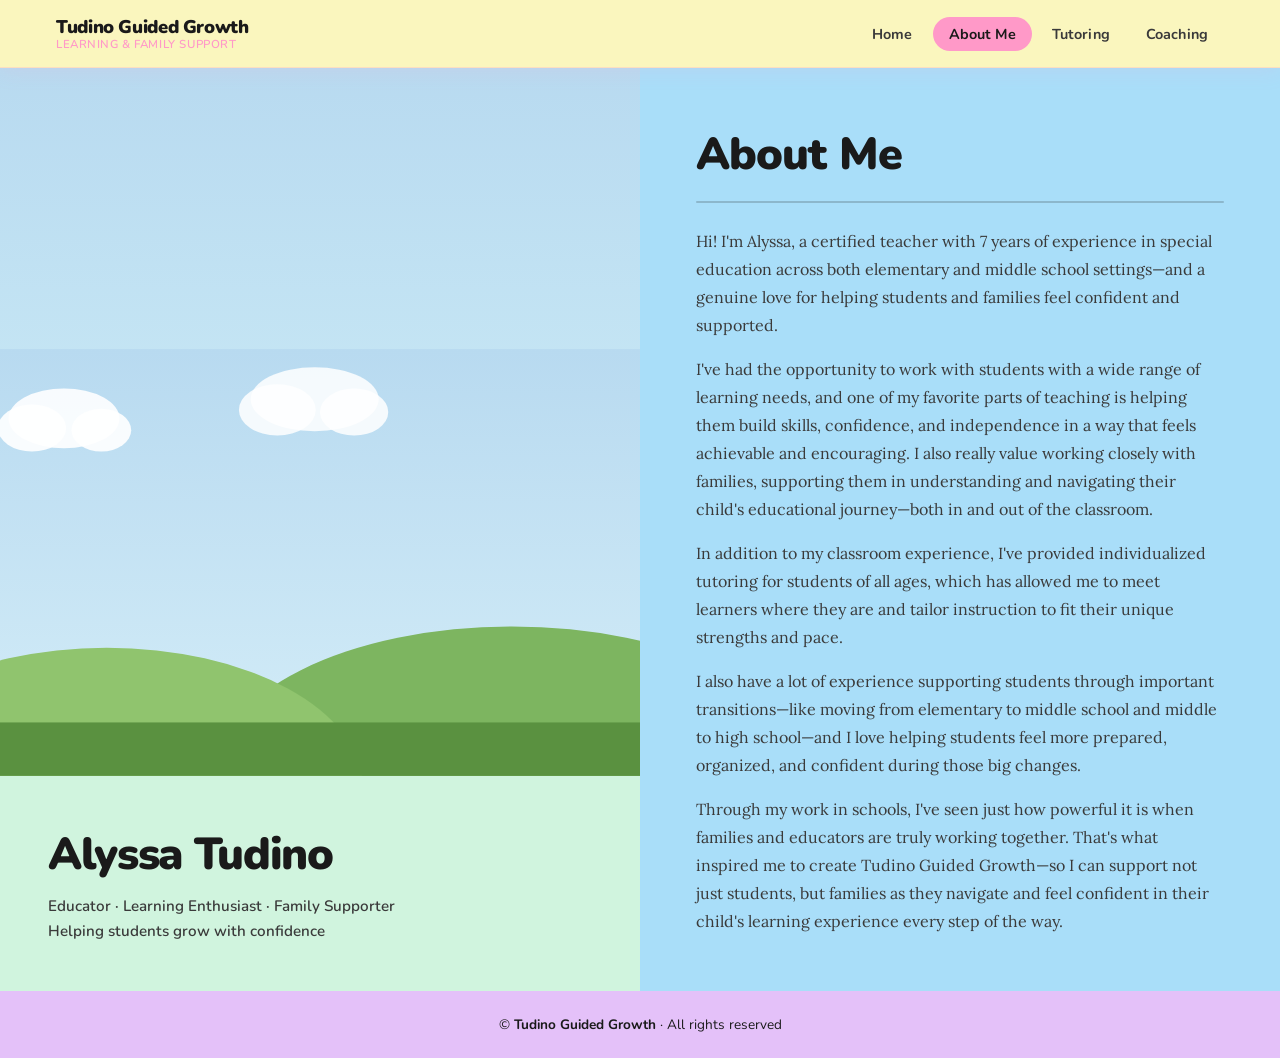
==== about.html @ 033088e3 "initial commit" ====
<!DOCTYPE html>
<html lang="en">
<head>
  <meta charset="UTF-8" />
  <meta name="viewport" content="width=device-width, initial-scale=1.0" />
  <title>About Me — Tudino Guided Growth</title>
  <link rel="stylesheet" href="css/styles.css" />
  <style>
    .about-page {
      background: var(--sage);
      min-height: calc(100vh - var(--nav-height));
      display: flex;
      flex-direction: column;
    }

    .about-layout {
      display: grid;
      grid-template-columns: 1fr 1fr;
      min-height: calc(100vh - var(--nav-height) - 52px);
    }

    /* Left panel */
    .about-left {
      display: flex;
      flex-direction: column;
      position: relative;
      overflow: hidden;
    }

    .about-landscape {
      flex: 1;
      min-height: 240px;
      background: linear-gradient(180deg, #b8daf0 0%, #c8e8f5 55%, #a8c8e8 100%);
      position: relative;
      overflow: hidden;
    }

    .about-landscape svg {
      position: absolute;
      bottom: 0;
      left: 0;
      width: 100%;
      height: 100%;
    }

    .about-name-block {
      background: var(--sage);
      padding: clamp(2rem, 4vw, 3rem) clamp(1.5rem, 4vw, 3rem);
    }

    .about-name-block h1 {
      font-family: var(--font-display);
      font-weight: 900;
      font-size: clamp(2rem, 4vw, 2.8rem);
      letter-spacing: -0.03em;
      color: var(--text-dark);
      margin-bottom: 0.6rem;
    }

    .about-name-block p {
      font-family: var(--font-display);
      font-weight: 600;
      font-size: clamp(0.85rem, 1.5vw, 0.95rem);
      color: var(--text-mid);
      line-height: 1.6;
    }

    /* Right panel */
    .about-right {
      background: var(--green-panel);
      padding: clamp(2rem, 5vw, 3.5rem) clamp(1.5rem, 5vw, 3.5rem);
      display: flex;
      flex-direction: column;
      justify-content: center;
    }

    .about-right h2 {
      font-family: var(--font-display);
      font-weight: 900;
      font-size: clamp(2rem, 4vw, 2.8rem);
      color: var(--text-dark);
      margin-bottom: 1rem;
      letter-spacing: -0.02em;
    }

    .about-divider {
      height: 2px;
      background: rgba(26,26,26,0.2);
      margin-bottom: 1.5rem;
      border-radius: 2px;
    }

    .about-body {
      font-family: var(--font-body);
      font-size: clamp(0.9rem, 1.4vw, 1rem);
      color: var(--text-mid);
      line-height: 1.75;
      display: flex;
      flex-direction: column;
      gap: 1rem;
    }

    /* Responsive */
    @media (max-width: 860px) {
      .about-layout {
        grid-template-columns: 1fr;
      }
      .about-landscape {
        min-height: 220px;
        max-height: 260px;
      }
      .about-name-block {
        padding: 1.5rem;
      }
      .about-right {
        padding: 2rem 1.5rem;
      }
    }
  </style>
</head>
<body>

  <!-- NAV -->
  <nav class="nav" role="navigation" aria-label="Main navigation">
    <a href="index.html" class="nav-logo">
      Tudino Guided Growth
      <span>Learning & Family Support</span>
    </a>
    <ul class="nav-links" role="list">
      <li><a href="index.html">Home</a></li>
      <li><a href="about.html" class="active">About Me</a></li>
      <li><a href="tutoring.html">Tutoring</a></li>
      <li><a href="coaching.html">Coaching</a></li>
    </ul>
    <button class="nav-toggle" id="navToggle" aria-label="Toggle menu" aria-expanded="false">
      <span></span><span></span><span></span>
    </button>
  </nav>

  <!-- Mobile drawer -->
  <div class="nav-drawer" id="navDrawer" role="navigation" aria-label="Mobile navigation">
    <a href="index.html">Home</a>
    <a href="about.html" class="active">About Me</a>
    <a href="tutoring.html">Tutoring</a>
    <a href="coaching.html">Coaching</a>
  </div>

  <!-- PAGE -->
  <div class="page about-page">
    <div class="about-layout">

      <!-- Left -->
      <div class="about-left fade-up">
        <!-- Landscape illustration -->
        <div class="about-landscape">
          <svg viewBox="0 0 600 400" xmlns="http://www.w3.org/2000/svg" preserveAspectRatio="xMidYMax meet" aria-label="Landscape illustration">
            <defs>
              <linearGradient id="sky2" x1="0" y1="0" x2="0" y2="1">
                <stop offset="0%" stop-color="#b8daf0"/>
                <stop offset="100%" stop-color="#d4edf8"/>
              </linearGradient>
            </defs>
            <rect width="600" height="400" fill="url(#sky2)"/>
            <!-- Clouds -->
            <g transform="translate(30,40)">
              <ellipse cx="30" cy="25" rx="52" ry="28" fill="white" opacity="0.9"/>
              <ellipse cx="0"  cy="34" rx="32" ry="22" fill="white" opacity="0.9"/>
              <ellipse cx="65" cy="36" rx="28" ry="20" fill="white" opacity="0.9"/>
            </g>
            <g transform="translate(260,25)">
              <ellipse cx="35" cy="22" rx="60" ry="30" fill="white" opacity="0.85"/>
              <ellipse cx="0"  cy="32" rx="36" ry="24" fill="white" opacity="0.85"/>
              <ellipse cx="72" cy="34" rx="32" ry="22" fill="white" opacity="0.85"/>
            </g>
            <!-- Hills -->
            <ellipse cx="480" cy="400" rx="280" ry="140" fill="#7db560"/>
            <ellipse cx="100" cy="410" rx="240" ry="130" fill="#90c46e"/>
            <rect x="0" y="350" width="600" height="50" fill="#5a9140"/>
          </svg>
        </div>

        <!-- Name block -->
        <div class="about-name-block">
          <h1>Alyssa Tudino</h1>
          <p>Educator&nbsp;·&nbsp;Learning Enthusiast&nbsp;·&nbsp;Family Supporter<br>Helping students grow with confidence</p>
        </div>
      </div>

      <!-- Right -->
      <div class="about-right fade-up delay-2">
        <h2>About Me</h2>
        <div class="about-divider"></div>
        <div class="about-body">
          <p>Hi! I'm Alyssa, a certified teacher with 7 years of experience in special education across both elementary and middle school settings—and a genuine love for helping students and families feel confident and supported.</p>
          <p>I've had the opportunity to work with students with a wide range of learning needs, and one of my favorite parts of teaching is helping them build skills, confidence, and independence in a way that feels achievable and encouraging. I also really value working closely with families, supporting them in understanding and navigating their child's educational journey—both in and out of the classroom.</p>
          <p>In addition to my classroom experience, I've provided individualized tutoring for students of all ages, which has allowed me to meet learners where they are and tailor instruction to fit their unique strengths and pace.</p>
          <p>I also have a lot of experience supporting students through important transitions—like moving from elementary to middle school and middle to high school—and I love helping students feel more prepared, organized, and confident during those big changes.</p>
          <p>Through my work in schools, I've seen just how powerful it is when families and educators are truly working together. That's what inspired me to create Tudino Guided Growth—so I can support not just students, but families as they navigate and feel confident in their child's learning experience every step of the way.</p>
        </div>
      </div>

    </div>

    <footer>
      &copy; <strong>Tudino Guided Growth</strong> · All rights reserved
    </footer>
  </div>

  <script src="js/nav.js"></script>
</body>
</html>
---- css/styles.css ----
/* ============================================================
   TUDINO GUIDED GROWTH — Shared Stylesheet
   ============================================================ */

@import url('https://fonts.googleapis.com/css2?family=Nunito:wght@400;500;600;700;800;900&family=Lora:ital,wght@0,400;0,600;1,400&display=swap');

/* ── Variables ── */
:root {
  /* Pastel palette */
  --pink:        #FF99C8;
  --yellow:      #FCF6BD;
  --mint:        #D0F4DE;
  --blue:        #A9DEF9;
  --lavender:    #E4C1F9;

  /* Semantic mappings */
  --sage:        #D0F4DE;   /* mint — main bg */
  --sage-mid:    #b8eece;   /* slightly deeper mint */
  --sage-deep:   #96ddb8;
  --green:       #FF99C8;   /* pink — primary accent */
  --green-bright:#ff80bc;
  --green-dark:  #d9669f;   /* deeper pink for hover/footer */
  --green-panel: #A9DEF9;   /* blue — panel backgrounds */
  --white:       #ffffff;
  --off-white:   #fdfcff;
  --card-bg:     #ffffffee;
  --text-dark:   #1a1a1a;
  --text-mid:    #3a3a3a;
  --text-light:  #666;
  --radius-sm:   12px;
  --radius-md:   20px;
  --radius-lg:   32px;
  --shadow-sm:   0 2px 12px rgba(0,0,0,0.08);
  --shadow-md:   0 6px 30px rgba(0,0,0,0.12);
  --nav-height:  68px;
  --font-display: 'Nunito', sans-serif;
  --font-body:    'Lora', serif;
}

/* ── Reset ── */
*, *::before, *::after { box-sizing: border-box; margin: 0; padding: 0; }
html { scroll-behavior: smooth; }
body {
  font-family: var(--font-body);
  color: var(--text-dark);
  background: var(--sage);
  min-height: 100vh;
}
img { max-width: 100%; display: block; }
a { text-decoration: none; color: inherit; }
ul { list-style: none; }

/* ── Nav ── */
.nav {
  position: fixed;
  top: 0; left: 0; right: 0;
  height: var(--nav-height);
  background: rgba(252,246,189,0.96);
  backdrop-filter: blur(12px);
  -webkit-backdrop-filter: blur(12px);
  border-bottom: 1.5px solid rgba(255,153,200,0.25);
  display: flex;
  align-items: center;
  justify-content: space-between;
  padding: 0 clamp(1.5rem, 5vw, 3.5rem);
  z-index: 100;
  box-shadow: 0 2px 20px rgba(255,153,200,0.15);
}

.nav-logo {
  font-family: var(--font-display);
  font-weight: 900;
  font-size: 1.15rem;
  color: var(--text-dark);
  letter-spacing: -0.02em;
  line-height: 1.2;
}
.nav-logo span {
  color: var(--pink);
  display: block;
  font-size: 0.72rem;
  font-weight: 600;
  letter-spacing: 0.05em;
  text-transform: uppercase;
}

.nav-links {
  display: flex;
  gap: 0.25rem;
  align-items: center;
}
.nav-links a {
  font-family: var(--font-display);
  font-weight: 700;
  font-size: 0.9rem;
  color: var(--text-mid);
  padding: 0.45rem 1rem;
  border-radius: 100px;
  transition: background 0.2s, color 0.2s;
  letter-spacing: 0.01em;
}
.nav-links a:hover {
  background: var(--sage);
  color: var(--green-dark);
}
.nav-links a.active {
  background: var(--pink);
  color: var(--text-dark);
}

/* Hamburger */
.nav-toggle {
  display: none;
  flex-direction: column;
  gap: 5px;
  cursor: pointer;
  padding: 6px;
  border-radius: 8px;
  transition: background 0.2s;
  background: none;
  border: none;
}
.nav-toggle:hover { background: var(--sage); }
.nav-toggle span {
  display: block;
  width: 22px;
  height: 2.5px;
  background: var(--text-dark);
  border-radius: 2px;
  transition: transform 0.3s, opacity 0.3s;
}
.nav-toggle.open span:nth-child(1) { transform: translateY(7.5px) rotate(45deg); }
.nav-toggle.open span:nth-child(2) { opacity: 0; }
.nav-toggle.open span:nth-child(3) { transform: translateY(-7.5px) rotate(-45deg); }

/* Mobile nav drawer */
.nav-drawer {
  display: none;
  position: fixed;
  top: var(--nav-height);
  left: 0; right: 0;
  background: rgba(252,246,189,0.98);
  backdrop-filter: blur(12px);
  border-bottom: 1.5px solid rgba(255,153,200,0.25);
  padding: 1.25rem 1.5rem 1.5rem;
  z-index: 99;
  flex-direction: column;
  gap: 0.4rem;
  box-shadow: 0 8px 30px rgba(0,0,0,0.1);
}
.nav-drawer.open { display: flex; }
.nav-drawer a {
  font-family: var(--font-display);
  font-weight: 700;
  font-size: 1rem;
  color: var(--text-mid);
  padding: 0.75rem 1rem;
  border-radius: var(--radius-sm);
  transition: background 0.2s, color 0.2s;
}
.nav-drawer a:hover { background: var(--sage); color: var(--green-dark); }
.nav-drawer a.active { background: var(--pink); color: var(--text-dark); }

/* ── Page wrapper ── */
.page {
  padding-top: var(--nav-height);
  min-height: 100vh;
}

/* ── Landscape SVG illustration ── */
.landscape-illustration {
  width: 100%;
  height: 100%;
  display: block;
}

/* ── Photo frame ── */
.photo-frame {
  background: #fff;
  border-radius: var(--radius-lg);
  padding: 14px;
  box-shadow: var(--shadow-md);
  overflow: hidden;
  aspect-ratio: 4/3;
  display: flex;
  align-items: center;
  justify-content: center;
}
.photo-frame img,
.photo-frame svg {
  width: 100%;
  height: 100%;
  object-fit: cover;
  border-radius: calc(var(--radius-lg) - 10px);
}

/* ── Rounded card ── */
.card {
  background: var(--card-bg);
  border-radius: var(--radius-md);
  padding: clamp(1.25rem, 3vw, 2rem);
  box-shadow: var(--shadow-sm);
}

/* ── Green pill button ── */
.btn {
  display: inline-block;
  font-family: var(--font-display);
  font-weight: 800;
  font-size: 0.9rem;
  padding: 0.6rem 1.6rem;
  border-radius: 100px;
  border: 2.5px solid var(--text-dark);
  color: var(--text-dark);
  background: transparent;
  cursor: pointer;
  transition: background 0.2s, color 0.2s;
  letter-spacing: 0.01em;
}
.btn:hover {
  background: var(--text-dark);
  color: #fff;
}
.btn-green {
  background: var(--pink);
  border-color: var(--pink);
  color: var(--text-dark);
}
.btn-green:hover {
  background: var(--green-dark);
  border-color: var(--green-dark);
  color: #fff;
}

/* ── Section headings ── */
.section-title {
  font-family: var(--font-display);
  font-weight: 900;
  font-size: clamp(2rem, 5vw, 3rem);
  line-height: 1.1;
  color: var(--text-dark);
  letter-spacing: -0.02em;
}
.section-title-white { color: #fff; }

/* ── Footer ── */
footer {
  background: var(--lavender);
  color: var(--text-dark);
  font-family: var(--font-display);
  font-size: 0.85rem;
  text-align: center;
  padding: 1.5rem 1rem;
  margin-top: 0;
}
footer strong { color: var(--text-dark); }

/* ── Fade-in animation ── */
@keyframes fadeUp {
  from { opacity: 0; transform: translateY(24px); }
  to   { opacity: 1; transform: translateY(0); }
}
.fade-up {
  opacity: 0;
  animation: fadeUp 0.65s ease forwards;
}
.delay-1 { animation-delay: 0.1s; }
.delay-2 { animation-delay: 0.22s; }
.delay-3 { animation-delay: 0.36s; }
.delay-4 { animation-delay: 0.5s; }

/* ── Responsive ── */
@media (max-width: 768px) {
  .nav-links { display: none; }
  .nav-toggle { display: flex; }
}
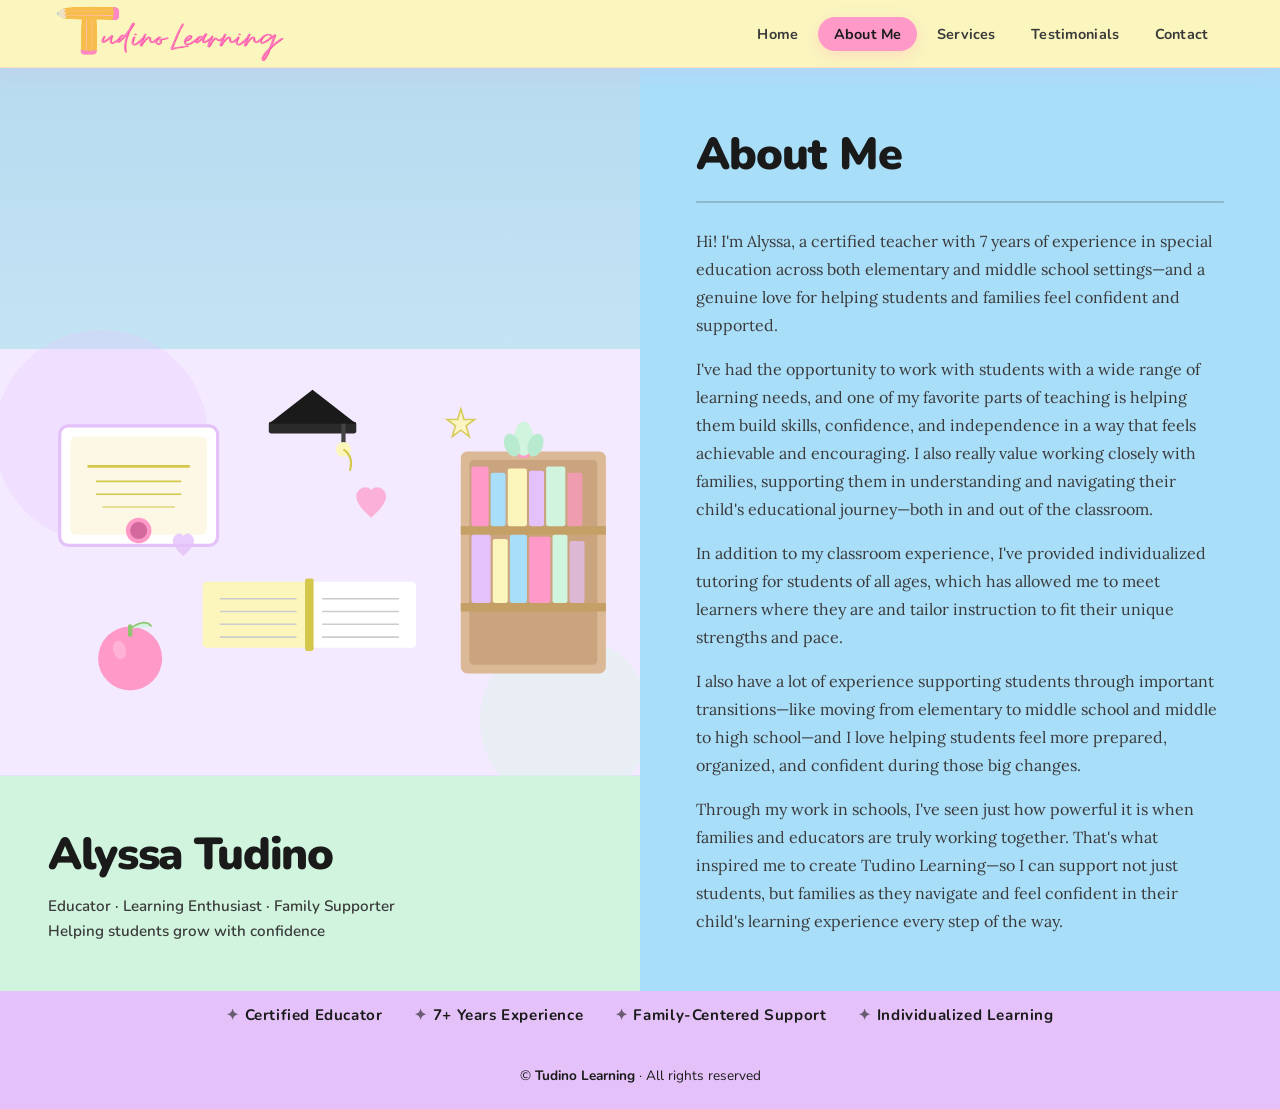
==== commit d7ebc046: "All pages added" ====
--- a/about.html
+++ b/about.html
@@ -3,7 +3,8 @@
 <head>
   <meta charset="UTF-8" />
   <meta name="viewport" content="width=device-width, initial-scale=1.0" />
-  <title>About Me — Tudino Guided Growth</title>
+  <title>About Me — Tudino Learning</title>
+  <link rel="icon" type="image/svg+xml" href="images/logos/small.svg" />
   <link rel="stylesheet" href="css/styles.css" />
   <style>
     .about-page {
@@ -100,6 +101,27 @@
       gap: 1rem;
     }
 
+    /* ── Tagline strip ── */
+    .tagline-strip {
+      background: var(--lavender);
+      color: var(--text-dark);
+      font-family: var(--font-display);
+      font-weight: 700;
+      font-size: clamp(0.8rem, 1.5vw, 0.95rem);
+      letter-spacing: 0.04em;
+      text-align: center;
+      padding: 0.85rem 1rem;
+      display: flex;
+      gap: 2rem;
+      justify-content: center;
+      align-items: center;
+      flex-wrap: wrap;
+    }
+    .tagline-strip span::before {
+      content: '✦ ';
+      opacity: 0.6;
+    }
+
     /* Responsive */
     @media (max-width: 860px) {
       .about-layout {
@@ -120,30 +142,7 @@
 </head>
 <body>
 
-  <!-- NAV -->
-  <nav class="nav" role="navigation" aria-label="Main navigation">
-    <a href="index.html" class="nav-logo">
-      Tudino Guided Growth
-      <span>Learning & Family Support</span>
-    </a>
-    <ul class="nav-links" role="list">
-      <li><a href="index.html">Home</a></li>
-      <li><a href="about.html" class="active">About Me</a></li>
-      <li><a href="tutoring.html">Tutoring</a></li>
-      <li><a href="coaching.html">Coaching</a></li>
-    </ul>
-    <button class="nav-toggle" id="navToggle" aria-label="Toggle menu" aria-expanded="false">
-      <span></span><span></span><span></span>
-    </button>
-  </nav>
-
-  <!-- Mobile drawer -->
-  <div class="nav-drawer" id="navDrawer" role="navigation" aria-label="Mobile navigation">
-    <a href="index.html">Home</a>
-    <a href="about.html" class="active">About Me</a>
-    <a href="tutoring.html">Tutoring</a>
-    <a href="coaching.html">Coaching</a>
-  </div>
+
 
   <!-- PAGE -->
   <div class="page about-page">
@@ -153,29 +152,61 @@
       <div class="about-left fade-up">
         <!-- Landscape illustration -->
         <div class="about-landscape">
-          <svg viewBox="0 0 600 400" xmlns="http://www.w3.org/2000/svg" preserveAspectRatio="xMidYMax meet" aria-label="Landscape illustration">
-            <defs>
-              <linearGradient id="sky2" x1="0" y1="0" x2="0" y2="1">
-                <stop offset="0%" stop-color="#b8daf0"/>
-                <stop offset="100%" stop-color="#d4edf8"/>
-              </linearGradient>
-            </defs>
-            <rect width="600" height="400" fill="url(#sky2)"/>
-            <!-- Clouds -->
-            <g transform="translate(30,40)">
-              <ellipse cx="30" cy="25" rx="52" ry="28" fill="white" opacity="0.9"/>
-              <ellipse cx="0"  cy="34" rx="32" ry="22" fill="white" opacity="0.9"/>
-              <ellipse cx="65" cy="36" rx="28" ry="20" fill="white" opacity="0.9"/>
-            </g>
-            <g transform="translate(260,25)">
-              <ellipse cx="35" cy="22" rx="60" ry="30" fill="white" opacity="0.85"/>
-              <ellipse cx="0"  cy="32" rx="36" ry="24" fill="white" opacity="0.85"/>
-              <ellipse cx="72" cy="34" rx="32" ry="22" fill="white" opacity="0.85"/>
-            </g>
-            <!-- Hills -->
-            <ellipse cx="480" cy="400" rx="280" ry="140" fill="#7db560"/>
-            <ellipse cx="100" cy="410" rx="240" ry="130" fill="#90c46e"/>
-            <rect x="0" y="350" width="600" height="50" fill="#5a9140"/>
+          <svg viewBox="0 0 600 400" xmlns="http://www.w3.org/2000/svg" preserveAspectRatio="xMidYMax meet" aria-label="Educator's corner with bookshelf, diploma, graduation cap, and apple">
+            <rect width="600" height="400" fill="#F3EAFF"/>
+            <circle cx="95" cy="82" r="100" fill="#E4C1F9" opacity="0.28"/>
+            <circle cx="530" cy="348" r="80" fill="#D0F4DE" opacity="0.32"/>
+            <rect x="56" y="72" width="148" height="112" rx="8" fill="white" stroke="#E4C1F9" stroke-width="3"/>
+            <rect x="66" y="82" width="128" height="92" rx="5" fill="#FDF8E6"/>
+            <line x1="82" y1="110" x2="178" y2="110" stroke="#d4c84a" stroke-width="2.5"/>
+            <line x1="90" y1="124" x2="170" y2="124" stroke="#d4c84a" stroke-width="1.5"/>
+            <line x1="90" y1="136" x2="170" y2="136" stroke="#d4c84a" stroke-width="1.5"/>
+            <line x1="96" y1="148" x2="164" y2="148" stroke="#d4c84a" stroke-width="1"/>
+            <circle cx="130" cy="170" r="12" fill="#FF99C8"/>
+            <circle cx="130" cy="170" r="8" fill="#d4699e"/>
+            <rect x="252" y="68" width="82" height="11" rx="2" fill="#2a2a2a"/>
+            <polygon points="293,38 252,70 334,70" fill="#1a1a1a"/>
+            <rect x="320" y="70" width="4" height="24" fill="#444"/>
+            <circle cx="322" cy="94" r="7" fill="#FCF6BD"/>
+            <path d="M322,94 Q332,101 328,114" fill="none" stroke="#d4c84a" stroke-width="2"/>
+            <rect x="190" y="218" width="100" height="62" rx="4" fill="#FCF6BD"/>
+            <rect x="290" y="218" width="100" height="62" rx="4" fill="white"/>
+            <rect x="286" y="215" width="8" height="68" rx="2" fill="#d4c84a"/>
+            <line x1="206" y1="234" x2="278" y2="234" stroke="#ccc" stroke-width="1.5"/>
+            <line x1="206" y1="246" x2="278" y2="246" stroke="#ccc" stroke-width="1.5"/>
+            <line x1="206" y1="258" x2="278" y2="258" stroke="#ccc" stroke-width="1.5"/>
+            <line x1="206" y1="270" x2="278" y2="270" stroke="#ccc" stroke-width="1.5"/>
+            <line x1="302" y1="234" x2="374" y2="234" stroke="#ccc" stroke-width="1.5"/>
+            <line x1="302" y1="246" x2="374" y2="246" stroke="#ccc" stroke-width="1.5"/>
+            <line x1="302" y1="258" x2="374" y2="258" stroke="#ccc" stroke-width="1.5"/>
+            <line x1="302" y1="270" x2="374" y2="270" stroke="#ccc" stroke-width="1.5"/>
+            <rect x="432" y="96" width="136" height="208" rx="6" fill="#dbb896"/>
+            <rect x="440" y="104" width="120" height="192" rx="4" fill="#c9a47e"/>
+            <rect x="432" y="166" width="136" height="8" fill="#c4a066"/>
+            <rect x="432" y="238" width="136" height="8" fill="#c4a066"/>
+            <rect x="442" y="110" width="16" height="56" rx="2" fill="#FF99C8"/>
+            <rect x="460" y="116" width="14" height="50" rx="2" fill="#A9DEF9"/>
+            <rect x="476" y="112" width="18" height="54" rx="2" fill="#FCF6BD"/>
+            <rect x="496" y="114" width="14" height="52" rx="2" fill="#E4C1F9"/>
+            <rect x="512" y="110" width="18" height="56" rx="2" fill="#D0F4DE"/>
+            <rect x="532" y="116" width="14" height="50" rx="2" fill="#FF99C8" opacity="0.7"/>
+            <rect x="442" y="174" width="18" height="64" rx="2" fill="#E4C1F9"/>
+            <rect x="462" y="178" width="14" height="60" rx="2" fill="#FCF6BD"/>
+            <rect x="478" y="174" width="16" height="64" rx="2" fill="#A9DEF9"/>
+            <rect x="496" y="176" width="20" height="62" rx="2" fill="#FF99C8"/>
+            <rect x="518" y="174" width="14" height="64" rx="2" fill="#D0F4DE"/>
+            <rect x="534" y="180" width="14" height="58" rx="2" fill="#E4C1F9" opacity="0.7"/>
+            <rect x="486" y="86" width="10" height="16" rx="3" fill="#FF99C8"/>
+            <ellipse cx="491" cy="84" rx="9" ry="16" fill="#D0F4DE"/>
+            <ellipse cx="480" cy="90" rx="7" ry="11" fill="#b8ead0" transform="rotate(-20,480,90)"/>
+            <ellipse cx="502" cy="90" rx="7" ry="11" fill="#b8ead0" transform="rotate(20,502,90)"/>
+            <circle cx="122" cy="290" r="30" fill="#FF99C8"/>
+            <path d="M122,262 Q136,252 142,260" fill="#D0F4DE" stroke="#90c46e" stroke-width="1.5"/>
+            <rect x="120" y="258" width="4" height="12" rx="2" fill="#90c46e"/>
+            <ellipse cx="112" cy="282" rx="6" ry="9" fill="white" opacity="0.25" transform="rotate(-15,112,282)"/>
+            <path d="M362,138 C362,132 354,126 348,132 C342,126 334,132 334,138 C334,147 348,158 348,158 C348,158 362,147 362,138 Z" fill="#FF99C8" opacity="0.7"/>
+            <path d="M182,180 C182,175 176,170 172,175 C168,170 162,175 162,180 C162,186 172,194 172,194 C172,194 182,186 182,180 Z" fill="#E4C1F9" opacity="0.8"/>
+            <path d="M432,56 L435,66 L445,66 L437,72 L440,82 L432,76 L424,82 L427,72 L419,66 L429,66 Z" fill="#FCF6BD" stroke="#d4c84a" stroke-width="1.5" opacity="0.9"/>
           </svg>
         </div>
 
@@ -195,17 +226,14 @@
           <p>I've had the opportunity to work with students with a wide range of learning needs, and one of my favorite parts of teaching is helping them build skills, confidence, and independence in a way that feels achievable and encouraging. I also really value working closely with families, supporting them in understanding and navigating their child's educational journey—both in and out of the classroom.</p>
           <p>In addition to my classroom experience, I've provided individualized tutoring for students of all ages, which has allowed me to meet learners where they are and tailor instruction to fit their unique strengths and pace.</p>
           <p>I also have a lot of experience supporting students through important transitions—like moving from elementary to middle school and middle to high school—and I love helping students feel more prepared, organized, and confident during those big changes.</p>
-          <p>Through my work in schools, I've seen just how powerful it is when families and educators are truly working together. That's what inspired me to create Tudino Guided Growth—so I can support not just students, but families as they navigate and feel confident in their child's learning experience every step of the way.</p>
+          <p>Through my work in schools, I've seen just how powerful it is when families and educators are truly working together. That's what inspired me to create Tudino Learning—so I can support not just students, but families as they navigate and feel confident in their child's learning experience every step of the way.</p>
         </div>
       </div>
 
     </div>
 
-    <footer>
-      &copy; <strong>Tudino Guided Growth</strong> · All rights reserved
-    </footer>
   </div>
 
-  <script src="js/nav.js"></script>
+  <script src="js/components-loader.js"></script>
 </body>
 </html>
--- a/css/styles.css
+++ b/css/styles.css
@@ -1,5 +1,5 @@
 /* ============================================================
-   TUDINO GUIDED GROWTH — Shared Stylesheet
+   TUDINO LEARNING — Shared Stylesheet
    ============================================================ */
 
 @import url('https://fonts.googleapis.com/css2?family=Nunito:wght@400;500;600;700;800;900&family=Lora:ital,wght@0,400;0,600;1,400&display=swap');
@@ -32,9 +32,13 @@
   --radius-lg:   32px;
   --shadow-sm:   0 2px 12px rgba(0,0,0,0.08);
   --shadow-md:   0 6px 30px rgba(0,0,0,0.12);
+  --shadow-lg:   0 12px 48px rgba(0,0,0,0.15);
   --nav-height:  68px;
   --font-display: 'Nunito', sans-serif;
   --font-body:    'Lora', serif;
+  --transition-fast: 150ms cubic-bezier(0.4, 0, 0.2, 1);
+  --transition-base: 250ms cubic-bezier(0.4, 0, 0.2, 1);
+  --transition-slow: 350ms cubic-bezier(0.4, 0, 0.2, 1);
 }
 
 /* ── Reset ── */
@@ -49,6 +53,12 @@
 img { max-width: 100%; display: block; }
 a { text-decoration: none; color: inherit; }
 ul { list-style: none; }
+
+/* Smooth transitions for focus */
+*:focus-visible {
+  outline: 2px solid var(--pink);
+  outline-offset: 2px;
+}
 
 /* ── Nav ── */
 .nav {
@@ -68,20 +78,24 @@
 }
 
 .nav-logo {
-  font-family: var(--font-display);
-  font-weight: 900;
-  font-size: 1.15rem;
-  color: var(--text-dark);
-  letter-spacing: -0.02em;
-  line-height: 1.2;
-}
-.nav-logo span {
-  color: var(--pink);
+  display: flex;
+  align-items: center;
+  flex-shrink: 0;
+  margin-top: 8px;
+}
+.nav-logo-main {
+  height: 68px;
+  width: auto;
+  transform: scaleX(1.25);
+  transform-origin: left center;
   display: block;
-  font-size: 0.72rem;
-  font-weight: 600;
-  letter-spacing: 0.05em;
-  text-transform: uppercase;
+}
+.nav-logo-small {
+  height: 52px;
+  width: auto;
+  transform: scaleX(1.25);
+  transform-origin: left center;
+  display: none;
 }
 
 .nav-links {
@@ -96,16 +110,23 @@
   color: var(--text-mid);
   padding: 0.45rem 1rem;
   border-radius: 100px;
-  transition: background 0.2s, color 0.2s;
+  transition: background var(--transition-fast), color var(--transition-fast), transform var(--transition-fast), box-shadow var(--transition-fast);
   letter-spacing: 0.01em;
+  position: relative;
 }
 .nav-links a:hover {
   background: var(--sage);
   color: var(--green-dark);
+  transform: translateY(-1px);
+  box-shadow: 0 4px 12px rgba(255,153,200,0.2);
+}
+.nav-links a:active {
+  transform: translateY(0);
 }
 .nav-links a.active {
   background: var(--pink);
   color: var(--text-dark);
+  box-shadow: 0 4px 16px rgba(255,153,200,0.3);
 }
 
 /* Hamburger */
@@ -116,18 +137,23 @@
   cursor: pointer;
   padding: 6px;
   border-radius: 8px;
-  transition: background 0.2s;
+  transition: background var(--transition-fast);
   background: none;
   border: none;
 }
-.nav-toggle:hover { background: var(--sage); }
+.nav-toggle:hover { 
+  background: var(--sage);
+}
+.nav-toggle:active {
+  background: rgba(208, 244, 222, 0.8);
+}
 .nav-toggle span {
   display: block;
   width: 22px;
   height: 2.5px;
   background: var(--text-dark);
   border-radius: 2px;
-  transition: transform 0.3s, opacity 0.3s;
+  transition: transform var(--transition-base), opacity var(--transition-base);
 }
 .nav-toggle.open span:nth-child(1) { transform: translateY(7.5px) rotate(45deg); }
 .nav-toggle.open span:nth-child(2) { opacity: 0; }
@@ -156,10 +182,17 @@
   color: var(--text-mid);
   padding: 0.75rem 1rem;
   border-radius: var(--radius-sm);
-  transition: background 0.2s, color 0.2s;
-}
-.nav-drawer a:hover { background: var(--sage); color: var(--green-dark); }
-.nav-drawer a.active { background: var(--pink); color: var(--text-dark); }
+  transition: background var(--transition-fast), color var(--transition-fast), transform var(--transition-fast);
+}
+.nav-drawer a:hover { 
+  background: var(--sage); 
+  color: var(--green-dark);
+  transform: translateX(4px);
+}
+.nav-drawer a.active { 
+  background: var(--pink); 
+  color: var(--text-dark);
+}
 
 /* ── Page wrapper ── */
 .page {
@@ -200,6 +233,11 @@
   border-radius: var(--radius-md);
   padding: clamp(1.25rem, 3vw, 2rem);
   box-shadow: var(--shadow-sm);
+  transition: box-shadow var(--transition-base), transform var(--transition-base);
+}
+.card:hover {
+  box-shadow: var(--shadow-md);
+  transform: translateY(-2px);
 }
 
 /* ── Green pill button ── */
@@ -214,12 +252,18 @@
   color: var(--text-dark);
   background: transparent;
   cursor: pointer;
-  transition: background 0.2s, color 0.2s;
+  transition: background var(--transition-base), color var(--transition-base), transform var(--transition-fast), box-shadow var(--transition-base);
   letter-spacing: 0.01em;
+  position: relative;
 }
 .btn:hover {
   background: var(--text-dark);
   color: #fff;
+  transform: translateY(-2px);
+  box-shadow: 0 6px 20px rgba(26,26,26,0.15);
+}
+.btn:active {
+  transform: translateY(0);
 }
 .btn-green {
   background: var(--pink);
@@ -230,6 +274,7 @@
   background: var(--green-dark);
   border-color: var(--green-dark);
   color: #fff;
+  box-shadow: 0 6px 20px rgba(217,102,159,0.25);
 }
 
 /* ── Section headings ── */
@@ -250,27 +295,259 @@
   font-family: var(--font-display);
   font-size: 0.85rem;
   text-align: center;
-  padding: 1.5rem 1rem;
+  padding: 1.75rem 1rem 1.5rem;
   margin-top: 0;
 }
 footer strong { color: var(--text-dark); }
 
-/* ── Fade-in animation ── */
+/* ── Animations ── */
 @keyframes fadeUp {
   from { opacity: 0; transform: translateY(24px); }
   to   { opacity: 1; transform: translateY(0); }
 }
+@keyframes slideInLeft {
+  from { opacity: 0; transform: translateX(-24px); }
+  to   { opacity: 1; transform: translateX(0); }
+}
+@keyframes slideInRight {
+  from { opacity: 0; transform: translateX(24px); }
+  to   { opacity: 1; transform: translateX(0); }
+}
+@keyframes scaleIn {
+  from { opacity: 0; transform: scale(0.96); }
+  to   { opacity: 1; transform: scale(1); }
+}
+@keyframes float {
+  0%, 100% { transform: translateY(0); }
+  50% { transform: translateY(-8px); }
+}
+
 .fade-up {
   opacity: 0;
-  animation: fadeUp 0.65s ease forwards;
+  animation: fadeUp 0.65s cubic-bezier(0.4, 0, 0.2, 1) forwards;
+}
+.slide-in-left {
+  opacity: 0;
+  animation: slideInLeft 0.65s cubic-bezier(0.4, 0, 0.2, 1) forwards;
+}
+.slide-in-right {
+  opacity: 0;
+  animation: slideInRight 0.65s cubic-bezier(0.4, 0, 0.2, 1) forwards;
+}
+.scale-in {
+  opacity: 0;
+  animation: scaleIn 0.65s cubic-bezier(0.4, 0, 0.2, 1) forwards;
+}
+.float {
+  animation: float 3s ease-in-out infinite;
 }
 .delay-1 { animation-delay: 0.1s; }
 .delay-2 { animation-delay: 0.22s; }
 .delay-3 { animation-delay: 0.36s; }
 .delay-4 { animation-delay: 0.5s; }
 
+/* Reduced motion support */
+@media (prefers-reduced-motion: reduce) {
+  *, *::before, *::after {
+    animation-duration: 0.01ms !important;
+    animation-iteration-count: 1 !important;
+    transition-duration: 0.01ms !important;
+    scroll-behavior: auto !important;
+  }
+}
+
 /* ── Responsive ── */
 @media (max-width: 768px) {
   .nav-links { display: none; }
   .nav-toggle { display: flex; }
+  .nav-logo-main { display: none; }
+  .nav-logo-small { display: block; }
+}
+
+/* ── Additional interactive enhancements ── */
+
+/* Smooth transitions for inputs & form elements */
+input:focus,
+textarea:focus,
+select:focus {
+  transform: scale(1.01);
+  transition: transform var(--transition-fast);
+}
+
+/* Link hover effects */
+a {
+  transition: color var(--transition-fast);
+}
+
+/* Icon animations */
+svg {
+  transition: transform var(--transition-base), filter var(--transition-base);
+}
+
+a:hover svg {
+  transform: scale(1.05);
+}
+
+/* Service card image animation */
+.service-card:hover .service-card-img {
+  filter: brightness(1.08) saturate(1.1);
+}
+
+/* Subtle text animations on hover */
+.expect-row:hover {
+  background: rgba(255, 153, 200, 0.05);
+  transition: background var(--transition-base);
+}
+
+/* Highlight on pricing cards */
+.pricing-card {
+  transition: all var(--transition-base);
+  position: relative;
+}
+
+.pricing-card:hover {
+  box-shadow: var(--shadow-md);
+  transform: translateY(-4px) scale(1.01);
+}
+
+.pricing-card.featured:hover {
+  box-shadow: var(--shadow-lg);
+  transform: translateY(-4px) scale(1.02);
+}
+
+/* Contact detail items animation */
+.contact-detail-item {
+  transition: all var(--transition-base);
+}
+
+.contact-detail-item:hover {
+  box-shadow: var(--shadow-md);
+  transform: translateX(4px);
+  background: rgba(255, 153, 200, 0.05);
+}
+
+.contact-detail-icon {
+  transition: transform var(--transition-fast) cubic-bezier(0.34, 1.56, 0.64, 1);
+}
+
+.contact-detail-item:hover .contact-detail-icon {
+  transform: scale(1.2) rotate(10deg);
+}
+
+/* Testimonial card enhancements */
+.testimonial-card {
+  transition: all var(--transition-base);
+  cursor: pointer;
+}
+
+.testimonial-card:hover {
+  box-shadow: var(--shadow-lg);
+  transform: translateY(-4px);
+  background: rgba(255, 153, 200, 0.02);
+}
+
+.testimonial-card::before {
+  transition: width var(--transition-base), background var(--transition-base);
+}
+
+.testimonial-card:hover::before {
+  width: 6px;
+}
+
+/* List items animation */
+.list-panel li {
+  transition: padding-left var(--transition-fast), background-color var(--transition-fast);
+}
+
+.list-panel li:hover {
+  padding-left: 1.1rem;
+  background-color: rgba(255, 153, 200, 0.04);
+}
+
+/* Icon animations in lists */
+.list-icon {
+  transition: transform var(--transition-fast) cubic-bezier(0.34, 1.56, 0.64, 1);
+}
+
+.list-panel li:hover .list-icon {
+  transform: scale(1.2);
+}
+
+/* Goal callout animation */
+.goal-callout {
+  transition: all var(--transition-base);
+  border: 2px solid transparent;
+}
+
+.goal-callout:hover {
+  border-color: var(--pink);
+  box-shadow: 0 4px 16px rgba(255, 153, 200, 0.15);
+  transform: translateY(-2px);
+}
+
+/* Text selection styling */
+::selection {
+  background-color: var(--pink);
+  color: var(--text-dark);
+}
+
+::-moz-selection {
+  background-color: var(--pink);
+  color: var(--text-dark);
+}
+
+/* Scroll behavior enhancement */
+html {
+  scroll-behavior: smooth;
+  scroll-padding-top: var(--nav-height);
+}
+
+/* Back link animation */
+.back-link {
+  transition: all var(--transition-fast);
+  position: relative;
+  padding-left: 1.4rem;
+}
+
+.back-link::before {
+  transition: transform var(--transition-fast), opacity var(--transition-fast);
+}
+
+.back-link:hover::before {
+  transform: translateX(-4px);
+  opacity: 0.8;
+}
+
+.back-link:hover {
+  color: var(--green-dark);
+  padding-left: 1.8rem;
+}
+
+/* Section heading hover effect */
+.section-heading {
+  transition: color var(--transition-fast);
+}
+
+/* Accessibility improvements */
+button,
+a,
+input,
+textarea,
+select {
+  -webkit-tap-highlight-color: rgba(255, 153, 200, 0.2);
+}
+
+/* Smooth appearance for lazy elements */
+img {
+  transition: opacity var(--transition-base);
+}
+
+img[data-loaded="false"] {
+  opacity: 0.7;
+  filter: blur(4px);
+}
+
+img[data-loaded="true"] {
+  opacity: 1;
+  filter: blur(0);
 }
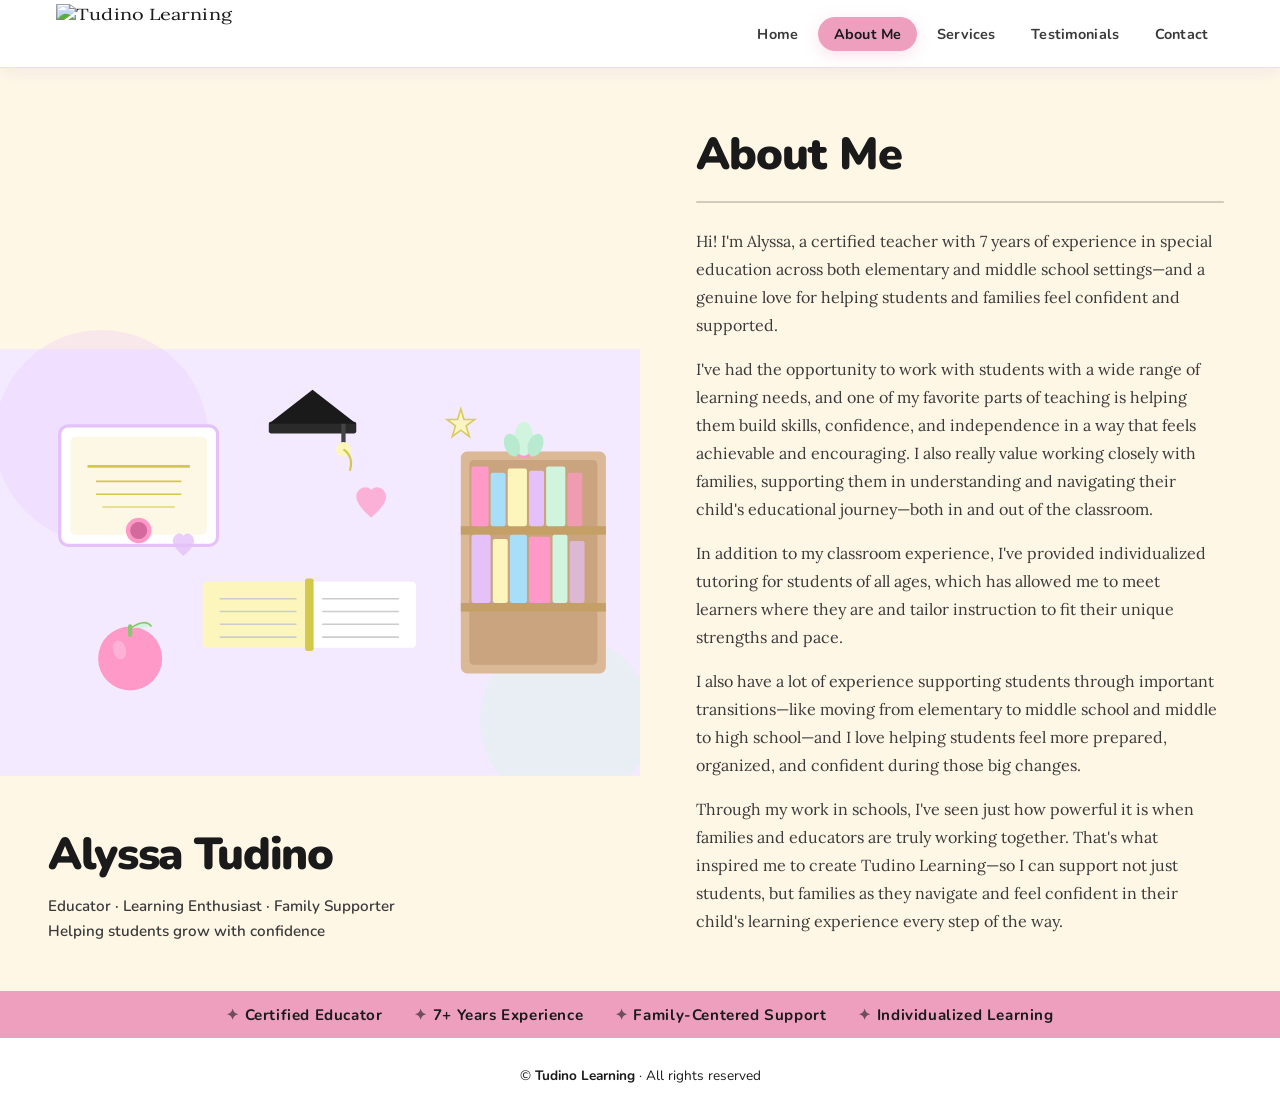
==== commit d0449dfb: "saving changes before modifying" ====
--- a/about.html
+++ b/about.html
@@ -1,9 +1,21 @@
 <!DOCTYPE html>
 <html lang="en">
+
 <head>
   <meta charset="UTF-8" />
   <meta name="viewport" content="width=device-width, initial-scale=1.0" />
-  <title>About Me — Tudino Learning</title>
+  <title>About Alyssa — Tudino Learning</title>
+  <meta name="description" content="Meet Alyssa Tudino — a certified special education teacher with 7 years of experience helping students build skills, confidence, and independence." />
+  <meta name="author" content="Alyssa Tudino" />
+  <meta name="robots" content="index, follow" />
+  <meta name="theme-color" content="#DDD0F5" />
+  <meta property="og:type" content="website" />
+  <meta property="og:site_name" content="Tudino Learning" />
+  <meta property="og:title" content="About Alyssa — Tudino Learning" />
+  <meta property="og:description" content="Meet Alyssa Tudino — a certified special education teacher with 7 years of experience helping students build skills, confidence, and independence." />
+  <meta name="twitter:card" content="summary" />
+  <meta name="twitter:title" content="About Alyssa — Tudino Learning" />
+  <meta name="twitter:description" content="Meet Alyssa Tudino — a certified special education teacher with 7 years of experience helping students build skills, confidence, and independence." />
   <link rel="icon" type="image/svg+xml" href="images/logos/small.svg" />
   <link rel="stylesheet" href="css/styles.css" />
   <style>
@@ -31,7 +43,7 @@
     .about-landscape {
       flex: 1;
       min-height: 240px;
-      background: linear-gradient(180deg, #b8daf0 0%, #c8e8f5 55%, #a8c8e8 100%);
+      background: var(--sage);
       position: relative;
       overflow: hidden;
     }
@@ -68,7 +80,7 @@
 
     /* Right panel */
     .about-right {
-      background: var(--green-panel);
+      background: var(--sage);
       padding: clamp(2rem, 5vw, 3.5rem) clamp(1.5rem, 5vw, 3.5rem);
       display: flex;
       flex-direction: column;
@@ -86,7 +98,7 @@
 
     .about-divider {
       height: 2px;
-      background: rgba(26,26,26,0.2);
+      background: rgba(26, 26, 26, 0.2);
       margin-bottom: 1.5rem;
       border-radius: 2px;
     }
@@ -101,45 +113,29 @@
       gap: 1rem;
     }
 
-    /* ── Tagline strip ── */
-    .tagline-strip {
-      background: var(--lavender);
-      color: var(--text-dark);
-      font-family: var(--font-display);
-      font-weight: 700;
-      font-size: clamp(0.8rem, 1.5vw, 0.95rem);
-      letter-spacing: 0.04em;
-      text-align: center;
-      padding: 0.85rem 1rem;
-      display: flex;
-      gap: 2rem;
-      justify-content: center;
-      align-items: center;
-      flex-wrap: wrap;
-    }
-    .tagline-strip span::before {
-      content: '✦ ';
-      opacity: 0.6;
-    }
 
     /* Responsive */
     @media (max-width: 860px) {
       .about-layout {
         grid-template-columns: 1fr;
       }
+
       .about-landscape {
         min-height: 220px;
         max-height: 260px;
       }
+
       .about-name-block {
         padding: 1.5rem;
       }
+
       .about-right {
         padding: 2rem 1.5rem;
       }
     }
   </style>
 </head>
+
 <body>
 
 
@@ -152,68 +148,75 @@
       <div class="about-left fade-up">
         <!-- Landscape illustration -->
         <div class="about-landscape">
-          <svg viewBox="0 0 600 400" xmlns="http://www.w3.org/2000/svg" preserveAspectRatio="xMidYMax meet" aria-label="Educator's corner with bookshelf, diploma, graduation cap, and apple">
-            <rect width="600" height="400" fill="#F3EAFF"/>
-            <circle cx="95" cy="82" r="100" fill="#E4C1F9" opacity="0.28"/>
-            <circle cx="530" cy="348" r="80" fill="#D0F4DE" opacity="0.32"/>
-            <rect x="56" y="72" width="148" height="112" rx="8" fill="white" stroke="#E4C1F9" stroke-width="3"/>
-            <rect x="66" y="82" width="128" height="92" rx="5" fill="#FDF8E6"/>
-            <line x1="82" y1="110" x2="178" y2="110" stroke="#d4c84a" stroke-width="2.5"/>
-            <line x1="90" y1="124" x2="170" y2="124" stroke="#d4c84a" stroke-width="1.5"/>
-            <line x1="90" y1="136" x2="170" y2="136" stroke="#d4c84a" stroke-width="1.5"/>
-            <line x1="96" y1="148" x2="164" y2="148" stroke="#d4c84a" stroke-width="1"/>
-            <circle cx="130" cy="170" r="12" fill="#FF99C8"/>
-            <circle cx="130" cy="170" r="8" fill="#d4699e"/>
-            <rect x="252" y="68" width="82" height="11" rx="2" fill="#2a2a2a"/>
-            <polygon points="293,38 252,70 334,70" fill="#1a1a1a"/>
-            <rect x="320" y="70" width="4" height="24" fill="#444"/>
-            <circle cx="322" cy="94" r="7" fill="#FCF6BD"/>
-            <path d="M322,94 Q332,101 328,114" fill="none" stroke="#d4c84a" stroke-width="2"/>
-            <rect x="190" y="218" width="100" height="62" rx="4" fill="#FCF6BD"/>
-            <rect x="290" y="218" width="100" height="62" rx="4" fill="white"/>
-            <rect x="286" y="215" width="8" height="68" rx="2" fill="#d4c84a"/>
-            <line x1="206" y1="234" x2="278" y2="234" stroke="#ccc" stroke-width="1.5"/>
-            <line x1="206" y1="246" x2="278" y2="246" stroke="#ccc" stroke-width="1.5"/>
-            <line x1="206" y1="258" x2="278" y2="258" stroke="#ccc" stroke-width="1.5"/>
-            <line x1="206" y1="270" x2="278" y2="270" stroke="#ccc" stroke-width="1.5"/>
-            <line x1="302" y1="234" x2="374" y2="234" stroke="#ccc" stroke-width="1.5"/>
-            <line x1="302" y1="246" x2="374" y2="246" stroke="#ccc" stroke-width="1.5"/>
-            <line x1="302" y1="258" x2="374" y2="258" stroke="#ccc" stroke-width="1.5"/>
-            <line x1="302" y1="270" x2="374" y2="270" stroke="#ccc" stroke-width="1.5"/>
-            <rect x="432" y="96" width="136" height="208" rx="6" fill="#dbb896"/>
-            <rect x="440" y="104" width="120" height="192" rx="4" fill="#c9a47e"/>
-            <rect x="432" y="166" width="136" height="8" fill="#c4a066"/>
-            <rect x="432" y="238" width="136" height="8" fill="#c4a066"/>
-            <rect x="442" y="110" width="16" height="56" rx="2" fill="#FF99C8"/>
-            <rect x="460" y="116" width="14" height="50" rx="2" fill="#A9DEF9"/>
-            <rect x="476" y="112" width="18" height="54" rx="2" fill="#FCF6BD"/>
-            <rect x="496" y="114" width="14" height="52" rx="2" fill="#E4C1F9"/>
-            <rect x="512" y="110" width="18" height="56" rx="2" fill="#D0F4DE"/>
-            <rect x="532" y="116" width="14" height="50" rx="2" fill="#FF99C8" opacity="0.7"/>
-            <rect x="442" y="174" width="18" height="64" rx="2" fill="#E4C1F9"/>
-            <rect x="462" y="178" width="14" height="60" rx="2" fill="#FCF6BD"/>
-            <rect x="478" y="174" width="16" height="64" rx="2" fill="#A9DEF9"/>
-            <rect x="496" y="176" width="20" height="62" rx="2" fill="#FF99C8"/>
-            <rect x="518" y="174" width="14" height="64" rx="2" fill="#D0F4DE"/>
-            <rect x="534" y="180" width="14" height="58" rx="2" fill="#E4C1F9" opacity="0.7"/>
-            <rect x="486" y="86" width="10" height="16" rx="3" fill="#FF99C8"/>
-            <ellipse cx="491" cy="84" rx="9" ry="16" fill="#D0F4DE"/>
-            <ellipse cx="480" cy="90" rx="7" ry="11" fill="#b8ead0" transform="rotate(-20,480,90)"/>
-            <ellipse cx="502" cy="90" rx="7" ry="11" fill="#b8ead0" transform="rotate(20,502,90)"/>
-            <circle cx="122" cy="290" r="30" fill="#FF99C8"/>
-            <path d="M122,262 Q136,252 142,260" fill="#D0F4DE" stroke="#90c46e" stroke-width="1.5"/>
-            <rect x="120" y="258" width="4" height="12" rx="2" fill="#90c46e"/>
-            <ellipse cx="112" cy="282" rx="6" ry="9" fill="white" opacity="0.25" transform="rotate(-15,112,282)"/>
-            <path d="M362,138 C362,132 354,126 348,132 C342,126 334,132 334,138 C334,147 348,158 348,158 C348,158 362,147 362,138 Z" fill="#FF99C8" opacity="0.7"/>
-            <path d="M182,180 C182,175 176,170 172,175 C168,170 162,175 162,180 C162,186 172,194 172,194 C172,194 182,186 182,180 Z" fill="#E4C1F9" opacity="0.8"/>
-            <path d="M432,56 L435,66 L445,66 L437,72 L440,82 L432,76 L424,82 L427,72 L419,66 L429,66 Z" fill="#FCF6BD" stroke="#d4c84a" stroke-width="1.5" opacity="0.9"/>
+          <svg viewBox="0 0 600 400" xmlns="http://www.w3.org/2000/svg" preserveAspectRatio="xMidYMax meet"
+            aria-label="Educator's corner with bookshelf, diploma, graduation cap, and apple">
+            <rect width="600" height="400" fill="#F3EAFF" />
+            <circle cx="95" cy="82" r="100" fill="#E4C1F9" opacity="0.28" />
+            <circle cx="530" cy="348" r="80" fill="#D0F4DE" opacity="0.32" />
+            <rect x="56" y="72" width="148" height="112" rx="8" fill="white" stroke="#E4C1F9" stroke-width="3" />
+            <rect x="66" y="82" width="128" height="92" rx="5" fill="#FDF8E6" />
+            <line x1="82" y1="110" x2="178" y2="110" stroke="#d4c84a" stroke-width="2.5" />
+            <line x1="90" y1="124" x2="170" y2="124" stroke="#d4c84a" stroke-width="1.5" />
+            <line x1="90" y1="136" x2="170" y2="136" stroke="#d4c84a" stroke-width="1.5" />
+            <line x1="96" y1="148" x2="164" y2="148" stroke="#d4c84a" stroke-width="1" />
+            <circle cx="130" cy="170" r="12" fill="#FF99C8" />
+            <circle cx="130" cy="170" r="8" fill="#d4699e" />
+            <rect x="252" y="68" width="82" height="11" rx="2" fill="#2a2a2a" />
+            <polygon points="293,38 252,70 334,70" fill="#1a1a1a" />
+            <rect x="320" y="70" width="4" height="24" fill="#444" />
+            <circle cx="322" cy="94" r="7" fill="#FCF6BD" />
+            <path d="M322,94 Q332,101 328,114" fill="none" stroke="#d4c84a" stroke-width="2" />
+            <rect x="190" y="218" width="100" height="62" rx="4" fill="#FCF6BD" />
+            <rect x="290" y="218" width="100" height="62" rx="4" fill="white" />
+            <rect x="286" y="215" width="8" height="68" rx="2" fill="#d4c84a" />
+            <line x1="206" y1="234" x2="278" y2="234" stroke="#ccc" stroke-width="1.5" />
+            <line x1="206" y1="246" x2="278" y2="246" stroke="#ccc" stroke-width="1.5" />
+            <line x1="206" y1="258" x2="278" y2="258" stroke="#ccc" stroke-width="1.5" />
+            <line x1="206" y1="270" x2="278" y2="270" stroke="#ccc" stroke-width="1.5" />
+            <line x1="302" y1="234" x2="374" y2="234" stroke="#ccc" stroke-width="1.5" />
+            <line x1="302" y1="246" x2="374" y2="246" stroke="#ccc" stroke-width="1.5" />
+            <line x1="302" y1="258" x2="374" y2="258" stroke="#ccc" stroke-width="1.5" />
+            <line x1="302" y1="270" x2="374" y2="270" stroke="#ccc" stroke-width="1.5" />
+            <rect x="432" y="96" width="136" height="208" rx="6" fill="#dbb896" />
+            <rect x="440" y="104" width="120" height="192" rx="4" fill="#c9a47e" />
+            <rect x="432" y="166" width="136" height="8" fill="#c4a066" />
+            <rect x="432" y="238" width="136" height="8" fill="#c4a066" />
+            <rect x="442" y="110" width="16" height="56" rx="2" fill="#FF99C8" />
+            <rect x="460" y="116" width="14" height="50" rx="2" fill="#A9DEF9" />
+            <rect x="476" y="112" width="18" height="54" rx="2" fill="#FCF6BD" />
+            <rect x="496" y="114" width="14" height="52" rx="2" fill="#E4C1F9" />
+            <rect x="512" y="110" width="18" height="56" rx="2" fill="#D0F4DE" />
+            <rect x="532" y="116" width="14" height="50" rx="2" fill="#FF99C8" opacity="0.7" />
+            <rect x="442" y="174" width="18" height="64" rx="2" fill="#E4C1F9" />
+            <rect x="462" y="178" width="14" height="60" rx="2" fill="#FCF6BD" />
+            <rect x="478" y="174" width="16" height="64" rx="2" fill="#A9DEF9" />
+            <rect x="496" y="176" width="20" height="62" rx="2" fill="#FF99C8" />
+            <rect x="518" y="174" width="14" height="64" rx="2" fill="#D0F4DE" />
+            <rect x="534" y="180" width="14" height="58" rx="2" fill="#E4C1F9" opacity="0.7" />
+            <rect x="486" y="86" width="10" height="16" rx="3" fill="#FF99C8" />
+            <ellipse cx="491" cy="84" rx="9" ry="16" fill="#D0F4DE" />
+            <ellipse cx="480" cy="90" rx="7" ry="11" fill="#b8ead0" transform="rotate(-20,480,90)" />
+            <ellipse cx="502" cy="90" rx="7" ry="11" fill="#b8ead0" transform="rotate(20,502,90)" />
+            <circle cx="122" cy="290" r="30" fill="#FF99C8" />
+            <path d="M122,262 Q136,252 142,260" fill="#D0F4DE" stroke="#90c46e" stroke-width="1.5" />
+            <rect x="120" y="258" width="4" height="12" rx="2" fill="#90c46e" />
+            <ellipse cx="112" cy="282" rx="6" ry="9" fill="white" opacity="0.25" transform="rotate(-15,112,282)" />
+            <path
+              d="M362,138 C362,132 354,126 348,132 C342,126 334,132 334,138 C334,147 348,158 348,158 C348,158 362,147 362,138 Z"
+              fill="#FF99C8" opacity="0.7" />
+            <path
+              d="M182,180 C182,175 176,170 172,175 C168,170 162,175 162,180 C162,186 172,194 172,194 C172,194 182,186 182,180 Z"
+              fill="#E4C1F9" opacity="0.8" />
+            <path d="M432,56 L435,66 L445,66 L437,72 L440,82 L432,76 L424,82 L427,72 L419,66 L429,66 Z" fill="#FCF6BD"
+              stroke="#d4c84a" stroke-width="1.5" opacity="0.9" />
           </svg>
         </div>
 
         <!-- Name block -->
         <div class="about-name-block">
           <h1>Alyssa Tudino</h1>
-          <p>Educator&nbsp;·&nbsp;Learning Enthusiast&nbsp;·&nbsp;Family Supporter<br>Helping students grow with confidence</p>
+          <p>Educator&nbsp;·&nbsp;Learning Enthusiast&nbsp;·&nbsp;Family Supporter<br>Helping students grow with
+            confidence</p>
         </div>
       </div>
 
@@ -222,11 +225,22 @@
         <h2>About Me</h2>
         <div class="about-divider"></div>
         <div class="about-body">
-          <p>Hi! I'm Alyssa, a certified teacher with 7 years of experience in special education across both elementary and middle school settings—and a genuine love for helping students and families feel confident and supported.</p>
-          <p>I've had the opportunity to work with students with a wide range of learning needs, and one of my favorite parts of teaching is helping them build skills, confidence, and independence in a way that feels achievable and encouraging. I also really value working closely with families, supporting them in understanding and navigating their child's educational journey—both in and out of the classroom.</p>
-          <p>In addition to my classroom experience, I've provided individualized tutoring for students of all ages, which has allowed me to meet learners where they are and tailor instruction to fit their unique strengths and pace.</p>
-          <p>I also have a lot of experience supporting students through important transitions—like moving from elementary to middle school and middle to high school—and I love helping students feel more prepared, organized, and confident during those big changes.</p>
-          <p>Through my work in schools, I've seen just how powerful it is when families and educators are truly working together. That's what inspired me to create Tudino Learning—so I can support not just students, but families as they navigate and feel confident in their child's learning experience every step of the way.</p>
+          <p>Hi! I'm Alyssa, a certified teacher with 7 years of experience in special education across both elementary
+            and middle school settings—and a genuine love for helping students and families feel confident and
+            supported.</p>
+          <p>I've had the opportunity to work with students with a wide range of learning needs, and one of my favorite
+            parts of teaching is helping them build skills, confidence, and independence in a way that feels achievable
+            and encouraging. I also really value working closely with families, supporting them in understanding and
+            navigating their child's educational journey—both in and out of the classroom.</p>
+          <p>In addition to my classroom experience, I've provided individualized tutoring for students of all ages,
+            which has allowed me to meet learners where they are and tailor instruction to fit their unique strengths
+            and pace.</p>
+          <p>I also have a lot of experience supporting students through important transitions—like moving from
+            elementary to middle school and middle to high school—and I love helping students feel more prepared,
+            organized, and confident during those big changes.</p>
+          <p>Through my work in schools, I've seen just how powerful it is when families and educators are truly working
+            together. That's what inspired me to create Tudino Learning—so I can support not just students, but families
+            as they navigate and feel confident in their child's learning experience every step of the way.</p>
         </div>
       </div>
 
@@ -236,4 +250,5 @@
 
   <script src="js/components-loader.js"></script>
 </body>
+
 </html>
--- a/css/styles.css
+++ b/css/styles.css
@@ -6,53 +6,84 @@
 
 /* ── Variables ── */
 :root {
-  /* Pastel palette */
-  --pink:        #FF99C8;
-  --yellow:      #FCF6BD;
-  --mint:        #D0F4DE;
-  --blue:        #A9DEF9;
-  --lavender:    #E4C1F9;
+  /* Brand palette */
+  --pink: #EF9FBE;
+  /* dusty rose — primary accent */
+  --yellow: #F5ECC4;
+  /* warm amber — callout backgrounds */
+  --mint: #D0F4DE;
+  /* kept for SVG art reference */
+  --blue: #A9DEF9;
+  /* kept for SVG art reference */
+  --lavender: #c8bcdf;
+  /* muted lavender — strips, footer */
 
   /* Semantic mappings */
-  --sage:        #D0F4DE;   /* mint — main bg */
-  --sage-mid:    #b8eece;   /* slightly deeper mint */
-  --sage-deep:   #96ddb8;
-  --green:       #FF99C8;   /* pink — primary accent */
-  --green-bright:#ff80bc;
-  --green-dark:  #d9669f;   /* deeper pink for hover/footer */
-  --green-panel: #A9DEF9;   /* blue — panel backgrounds */
-  --white:       #ffffff;
-  --off-white:   #fdfcff;
-  --card-bg:     #ffffffee;
-  --text-dark:   #1a1a1a;
-  --text-mid:    #3a3a3a;
-  --text-light:  #666;
-  --radius-sm:   12px;
-  --radius-md:   20px;
-  --radius-lg:   32px;
-  --shadow-sm:   0 2px 12px rgba(0,0,0,0.08);
-  --shadow-md:   0 6px 30px rgba(0,0,0,0.12);
-  --shadow-lg:   0 12px 48px rgba(0,0,0,0.15);
-  --nav-height:  68px;
+  --sage: #fff7e6;
+  /* warm cream — main bg */
+  --sage-mid: #EDE8E2;
+  /* slightly deeper cream */
+  --sage-deep: #DDD5CA;
+  --green: #EF9FBE;
+  /* rose — primary accent */
+  --green-bright: #F4ACCA;
+  --green-dark: #C47898;
+  /* deep rose for hover/footer */
+  --green-panel: #EDEBF8;
+  /* light lavender — panel backgrounds */
+  --white: #ffffff;
+  --off-white: #efe1c5;
+  --card-bg: #ffffffee;
+  --text-dark: #1a1a1a;
+  --text-mid: #3a3a3a;
+  --text-light: #666;
+  --radius-sm: 12px;
+  --radius-md: 20px;
+  --radius-lg: 32px;
+  --shadow-sm: 0 2px 12px rgba(0, 0, 0, 0.08);
+  --shadow-md: 0 6px 30px rgba(0, 0, 0, 0.12);
+  --shadow-lg: 0 12px 48px rgba(0, 0, 0, 0.15);
+  --nav-height: 68px;
   --font-display: 'Nunito', sans-serif;
-  --font-body:    'Lora', serif;
+  --font-body: 'Lora', serif;
   --transition-fast: 150ms cubic-bezier(0.4, 0, 0.2, 1);
   --transition-base: 250ms cubic-bezier(0.4, 0, 0.2, 1);
   --transition-slow: 350ms cubic-bezier(0.4, 0, 0.2, 1);
 }
 
 /* ── Reset ── */
-*, *::before, *::after { box-sizing: border-box; margin: 0; padding: 0; }
-html { scroll-behavior: smooth; }
+*,
+*::before,
+*::after {
+  box-sizing: border-box;
+  margin: 0;
+  padding: 0;
+}
+
+html {
+  scroll-behavior: smooth;
+}
+
 body {
   font-family: var(--font-body);
   color: var(--text-dark);
   background: var(--sage);
   min-height: 100vh;
 }
-img { max-width: 100%; display: block; }
-a { text-decoration: none; color: inherit; }
-ul { list-style: none; }
+
+img {
+  max-width: 100%;
+  display: block;
+}
+
+a {
+  text-decoration: none;
+  color: inherit;
+}
+
+ul {
+  list-style: none;
+}
 
 /* Smooth transitions for focus */
 *:focus-visible {
@@ -63,18 +94,20 @@
 /* ── Nav ── */
 .nav {
   position: fixed;
-  top: 0; left: 0; right: 0;
+  top: 0;
+  left: 0;
+  right: 0;
   height: var(--nav-height);
-  background: rgba(252,246,189,0.96);
+  background: white;
   backdrop-filter: blur(12px);
   -webkit-backdrop-filter: blur(12px);
-  border-bottom: 1.5px solid rgba(255,153,200,0.25);
+  border-bottom: 1.5px solid rgba(180, 165, 220, 0.35);
   display: flex;
   align-items: center;
   justify-content: space-between;
   padding: 0 clamp(1.5rem, 5vw, 3.5rem);
   z-index: 100;
-  box-shadow: 0 2px 20px rgba(255,153,200,0.15);
+  box-shadow: 0 2px 20px rgba(180, 165, 220, 0.2);
 }
 
 .nav-logo {
@@ -83,6 +116,7 @@
   flex-shrink: 0;
   margin-top: 8px;
 }
+
 .nav-logo-main {
   height: 68px;
   width: auto;
@@ -90,6 +124,7 @@
   transform-origin: left center;
   display: block;
 }
+
 .nav-logo-small {
   height: 52px;
   width: auto;
@@ -103,6 +138,7 @@
   gap: 0.25rem;
   align-items: center;
 }
+
 .nav-links a {
   font-family: var(--font-display);
   font-weight: 700;
@@ -114,19 +150,22 @@
   letter-spacing: 0.01em;
   position: relative;
 }
+
 .nav-links a:hover {
-  background: var(--sage);
+  background: rgba(255, 255, 255, 0.45);
   color: var(--green-dark);
   transform: translateY(-1px);
-  box-shadow: 0 4px 12px rgba(255,153,200,0.2);
-}
+  box-shadow: 0 4px 12px rgba(180, 165, 220, 0.25);
+}
+
 .nav-links a:active {
   transform: translateY(0);
 }
+
 .nav-links a.active {
   background: var(--pink);
   color: var(--text-dark);
-  box-shadow: 0 4px 16px rgba(255,153,200,0.3);
+  box-shadow: 0 4px 16px rgba(239, 159, 190, 0.3);
 }
 
 /* Hamburger */
@@ -141,12 +180,15 @@
   background: none;
   border: none;
 }
-.nav-toggle:hover { 
-  background: var(--sage);
-}
+
+.nav-toggle:hover {
+  background: rgba(255, 255, 255, 0.4);
+}
+
 .nav-toggle:active {
-  background: rgba(208, 244, 222, 0.8);
-}
+  background: rgba(255, 255, 255, 0.6);
+}
+
 .nav-toggle span {
   display: block;
   width: 22px;
@@ -155,26 +197,40 @@
   border-radius: 2px;
   transition: transform var(--transition-base), opacity var(--transition-base);
 }
-.nav-toggle.open span:nth-child(1) { transform: translateY(7.5px) rotate(45deg); }
-.nav-toggle.open span:nth-child(2) { opacity: 0; }
-.nav-toggle.open span:nth-child(3) { transform: translateY(-7.5px) rotate(-45deg); }
+
+.nav-toggle.open span:nth-child(1) {
+  transform: translateY(7.5px) rotate(45deg);
+}
+
+.nav-toggle.open span:nth-child(2) {
+  opacity: 0;
+}
+
+.nav-toggle.open span:nth-child(3) {
+  transform: translateY(-7.5px) rotate(-45deg);
+}
 
 /* Mobile nav drawer */
 .nav-drawer {
   display: none;
   position: fixed;
   top: var(--nav-height);
-  left: 0; right: 0;
-  background: rgba(252,246,189,0.98);
+  left: 0;
+  right: 0;
+  background: rgba(255, 255, 255, 0.98);
   backdrop-filter: blur(12px);
-  border-bottom: 1.5px solid rgba(255,153,200,0.25);
+  border-bottom: 1.5px solid rgba(180, 165, 220, 0.35);
   padding: 1.25rem 1.5rem 1.5rem;
   z-index: 99;
   flex-direction: column;
   gap: 0.4rem;
-  box-shadow: 0 8px 30px rgba(0,0,0,0.1);
-}
-.nav-drawer.open { display: flex; }
+  box-shadow: 0 8px 30px rgba(0, 0, 0, 0.1);
+}
+
+.nav-drawer.open {
+  display: flex;
+}
+
 .nav-drawer a {
   font-family: var(--font-display);
   font-weight: 700;
@@ -184,13 +240,15 @@
   border-radius: var(--radius-sm);
   transition: background var(--transition-fast), color var(--transition-fast), transform var(--transition-fast);
 }
-.nav-drawer a:hover { 
-  background: var(--sage); 
+
+.nav-drawer a:hover {
+  background: rgba(255, 255, 255, 0.45);
   color: var(--green-dark);
   transform: translateX(4px);
 }
-.nav-drawer a.active { 
-  background: var(--pink); 
+
+.nav-drawer a.active {
+  background: var(--pink);
   color: var(--text-dark);
 }
 
@@ -219,6 +277,7 @@
   align-items: center;
   justify-content: center;
 }
+
 .photo-frame img,
 .photo-frame svg {
   width: 100%;
@@ -235,6 +294,7 @@
   box-shadow: var(--shadow-sm);
   transition: box-shadow var(--transition-base), transform var(--transition-base);
 }
+
 .card:hover {
   box-shadow: var(--shadow-md);
   transform: translateY(-2px);
@@ -256,25 +316,29 @@
   letter-spacing: 0.01em;
   position: relative;
 }
+
 .btn:hover {
   background: var(--text-dark);
   color: #fff;
   transform: translateY(-2px);
-  box-shadow: 0 6px 20px rgba(26,26,26,0.15);
-}
+  box-shadow: 0 6px 20px rgba(26, 26, 26, 0.15);
+}
+
 .btn:active {
   transform: translateY(0);
 }
+
 .btn-green {
   background: var(--pink);
   border-color: var(--pink);
   color: var(--text-dark);
 }
+
 .btn-green:hover {
   background: var(--green-dark);
   border-color: var(--green-dark);
   color: #fff;
-  box-shadow: 0 6px 20px rgba(217,102,159,0.25);
+  box-shadow: 0 6px 20px rgba(196, 120, 152, 0.25);
 }
 
 /* ── Section headings ── */
@@ -286,11 +350,36 @@
   color: var(--text-dark);
   letter-spacing: -0.02em;
 }
-.section-title-white { color: #fff; }
+
+.section-title-white {
+  color: #fff;
+}
+
+/* ── Tagline strip ── */
+.tagline-strip {
+  background: var(--pink);
+  color: var(--text-dark);
+  font-family: var(--font-display);
+  font-weight: 700;
+  font-size: clamp(0.8rem, 1.5vw, 0.95rem);
+  letter-spacing: 0.04em;
+  text-align: center;
+  padding: 0.85rem 1rem;
+  display: flex;
+  gap: 2rem;
+  justify-content: center;
+  align-items: center;
+  flex-wrap: wrap;
+}
+
+.tagline-strip span::before {
+  content: '✦ ';
+  opacity: 0.6;
+}
 
 /* ── Footer ── */
 footer {
-  background: var(--lavender);
+  background: white;
   color: var(--text-dark);
   font-family: var(--font-display);
   font-size: 0.85rem;
@@ -298,57 +387,118 @@
   padding: 1.75rem 1rem 1.5rem;
   margin-top: 0;
 }
-footer strong { color: var(--text-dark); }
+
+footer strong {
+  color: var(--text-dark);
+}
 
 /* ── Animations ── */
 @keyframes fadeUp {
-  from { opacity: 0; transform: translateY(24px); }
-  to   { opacity: 1; transform: translateY(0); }
-}
+  from {
+    opacity: 0;
+    transform: translateY(24px);
+  }
+
+  to {
+    opacity: 1;
+    transform: translateY(0);
+  }
+}
+
 @keyframes slideInLeft {
-  from { opacity: 0; transform: translateX(-24px); }
-  to   { opacity: 1; transform: translateX(0); }
-}
+  from {
+    opacity: 0;
+    transform: translateX(-24px);
+  }
+
+  to {
+    opacity: 1;
+    transform: translateX(0);
+  }
+}
+
 @keyframes slideInRight {
-  from { opacity: 0; transform: translateX(24px); }
-  to   { opacity: 1; transform: translateX(0); }
-}
+  from {
+    opacity: 0;
+    transform: translateX(24px);
+  }
+
+  to {
+    opacity: 1;
+    transform: translateX(0);
+  }
+}
+
 @keyframes scaleIn {
-  from { opacity: 0; transform: scale(0.96); }
-  to   { opacity: 1; transform: scale(1); }
-}
+  from {
+    opacity: 0;
+    transform: scale(0.96);
+  }
+
+  to {
+    opacity: 1;
+    transform: scale(1);
+  }
+}
+
 @keyframes float {
-  0%, 100% { transform: translateY(0); }
-  50% { transform: translateY(-8px); }
+
+  0%,
+  100% {
+    transform: translateY(0);
+  }
+
+  50% {
+    transform: translateY(-8px);
+  }
 }
 
 .fade-up {
   opacity: 0;
   animation: fadeUp 0.65s cubic-bezier(0.4, 0, 0.2, 1) forwards;
 }
+
 .slide-in-left {
   opacity: 0;
   animation: slideInLeft 0.65s cubic-bezier(0.4, 0, 0.2, 1) forwards;
 }
+
 .slide-in-right {
   opacity: 0;
   animation: slideInRight 0.65s cubic-bezier(0.4, 0, 0.2, 1) forwards;
 }
+
 .scale-in {
   opacity: 0;
   animation: scaleIn 0.65s cubic-bezier(0.4, 0, 0.2, 1) forwards;
 }
+
 .float {
   animation: float 3s ease-in-out infinite;
 }
-.delay-1 { animation-delay: 0.1s; }
-.delay-2 { animation-delay: 0.22s; }
-.delay-3 { animation-delay: 0.36s; }
-.delay-4 { animation-delay: 0.5s; }
+
+.delay-1 {
+  animation-delay: 0.1s;
+}
+
+.delay-2 {
+  animation-delay: 0.22s;
+}
+
+.delay-3 {
+  animation-delay: 0.36s;
+}
+
+.delay-4 {
+  animation-delay: 0.5s;
+}
 
 /* Reduced motion support */
 @media (prefers-reduced-motion: reduce) {
-  *, *::before, *::after {
+
+  *,
+  *::before,
+  *::after {
     animation-duration: 0.01ms !important;
     animation-iteration-count: 1 !important;
     transition-duration: 0.01ms !important;
@@ -358,10 +508,21 @@
 
 /* ── Responsive ── */
 @media (max-width: 768px) {
-  .nav-links { display: none; }
-  .nav-toggle { display: flex; }
-  .nav-logo-main { display: none; }
-  .nav-logo-small { display: block; }
+  .nav-links {
+    display: none;
+  }
+
+  .nav-toggle {
+    display: flex;
+  }
+
+  .nav-logo-main {
+    display: none;
+  }
+
+  .nav-logo-small {
+    display: block;
+  }
 }
 
 /* ── Additional interactive enhancements ── */
@@ -395,7 +556,7 @@
 
 /* Subtle text animations on hover */
 .expect-row:hover {
-  background: rgba(255, 153, 200, 0.05);
+  background: rgba(239, 159, 190, 0.05);
   transition: background var(--transition-base);
 }
 
@@ -423,7 +584,7 @@
 .contact-detail-item:hover {
   box-shadow: var(--shadow-md);
   transform: translateX(4px);
-  background: rgba(255, 153, 200, 0.05);
+  background: rgba(239, 159, 190, 0.05);
 }
 
 .contact-detail-icon {
@@ -443,7 +604,7 @@
 .testimonial-card:hover {
   box-shadow: var(--shadow-lg);
   transform: translateY(-4px);
-  background: rgba(255, 153, 200, 0.02);
+  background: rgba(239, 159, 190, 0.02);
 }
 
 .testimonial-card::before {
@@ -461,7 +622,7 @@
 
 .list-panel li:hover {
   padding-left: 1.1rem;
-  background-color: rgba(255, 153, 200, 0.04);
+  background-color: rgba(239, 159, 190, 0.04);
 }
 
 /* Icon animations in lists */
@@ -481,7 +642,7 @@
 
 .goal-callout:hover {
   border-color: var(--pink);
-  box-shadow: 0 4px 16px rgba(255, 153, 200, 0.15);
+  box-shadow: 0 4px 16px rgba(239, 159, 190, 0.15);
   transform: translateY(-2px);
 }
 
@@ -534,7 +695,7 @@
 input,
 textarea,
 select {
-  -webkit-tap-highlight-color: rgba(255, 153, 200, 0.2);
+  -webkit-tap-highlight-color: rgba(239, 159, 190, 0.2);
 }
 
 /* Smooth appearance for lazy elements */
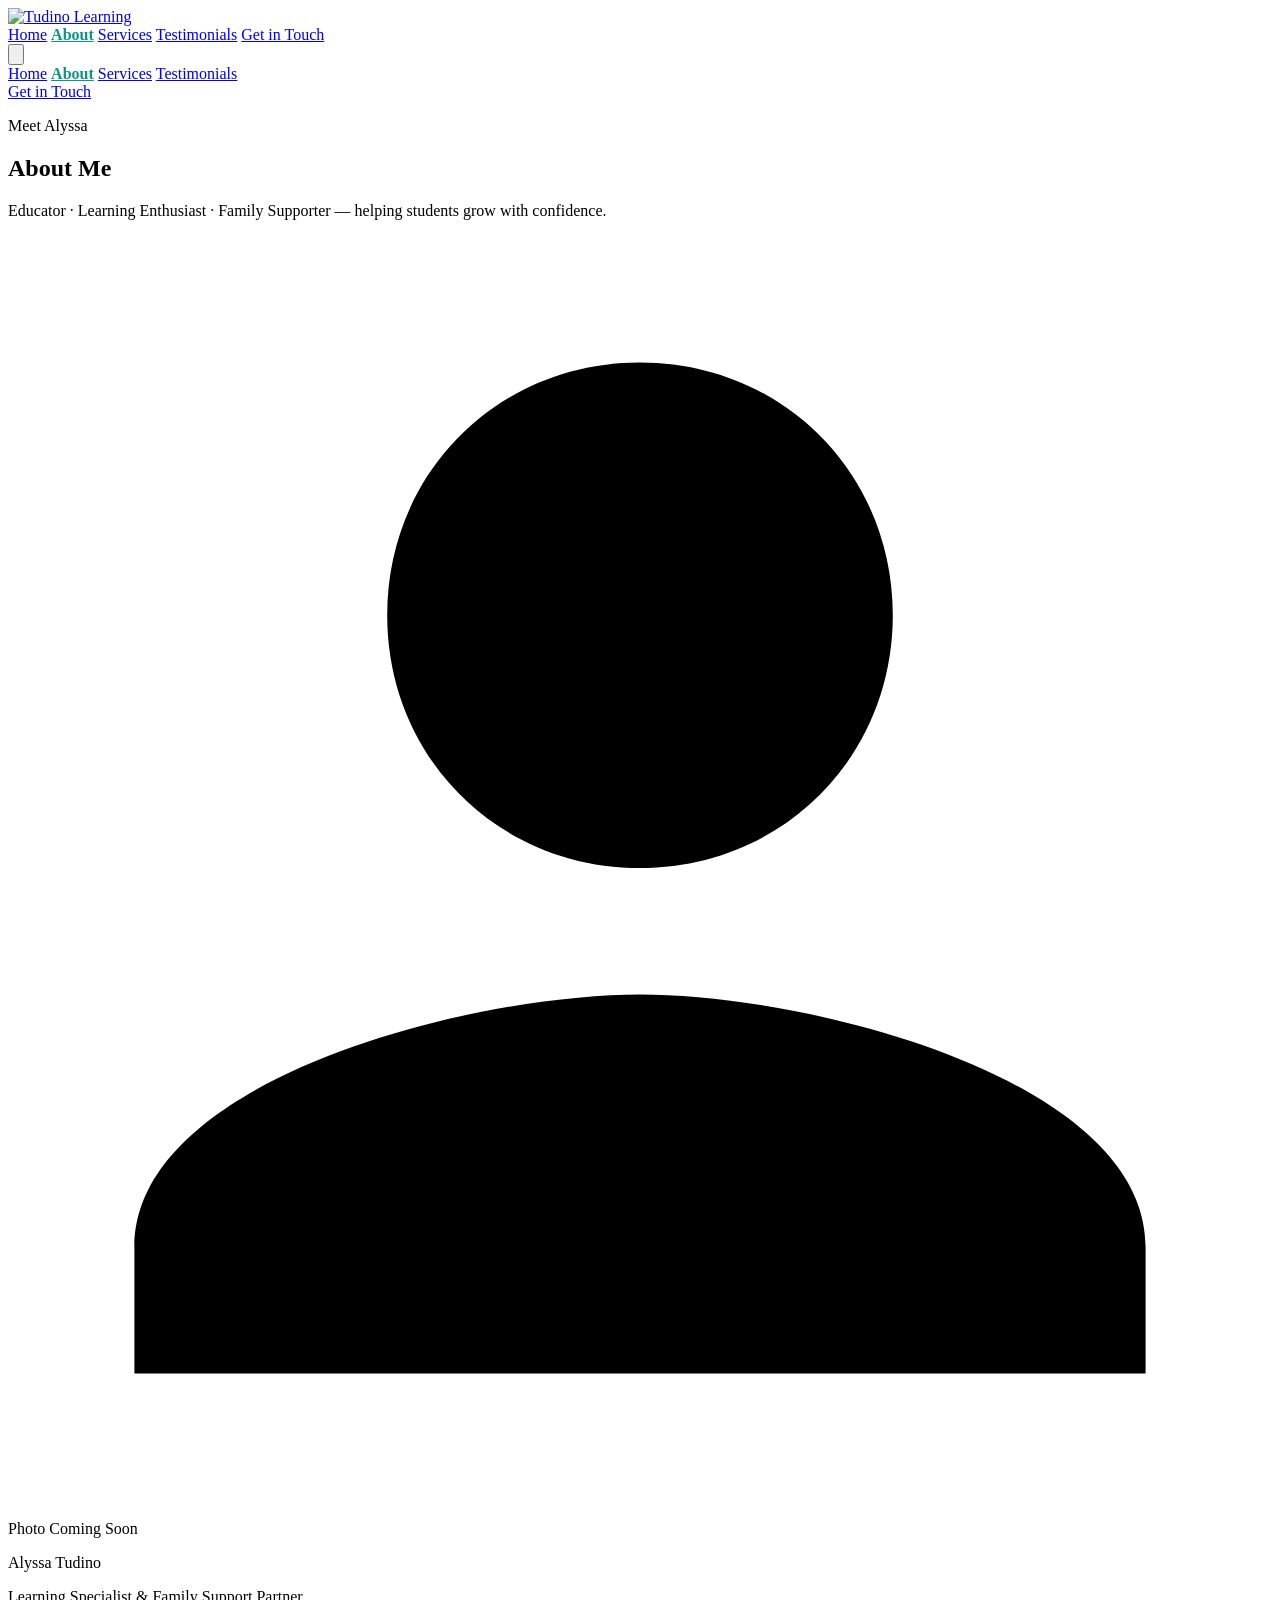
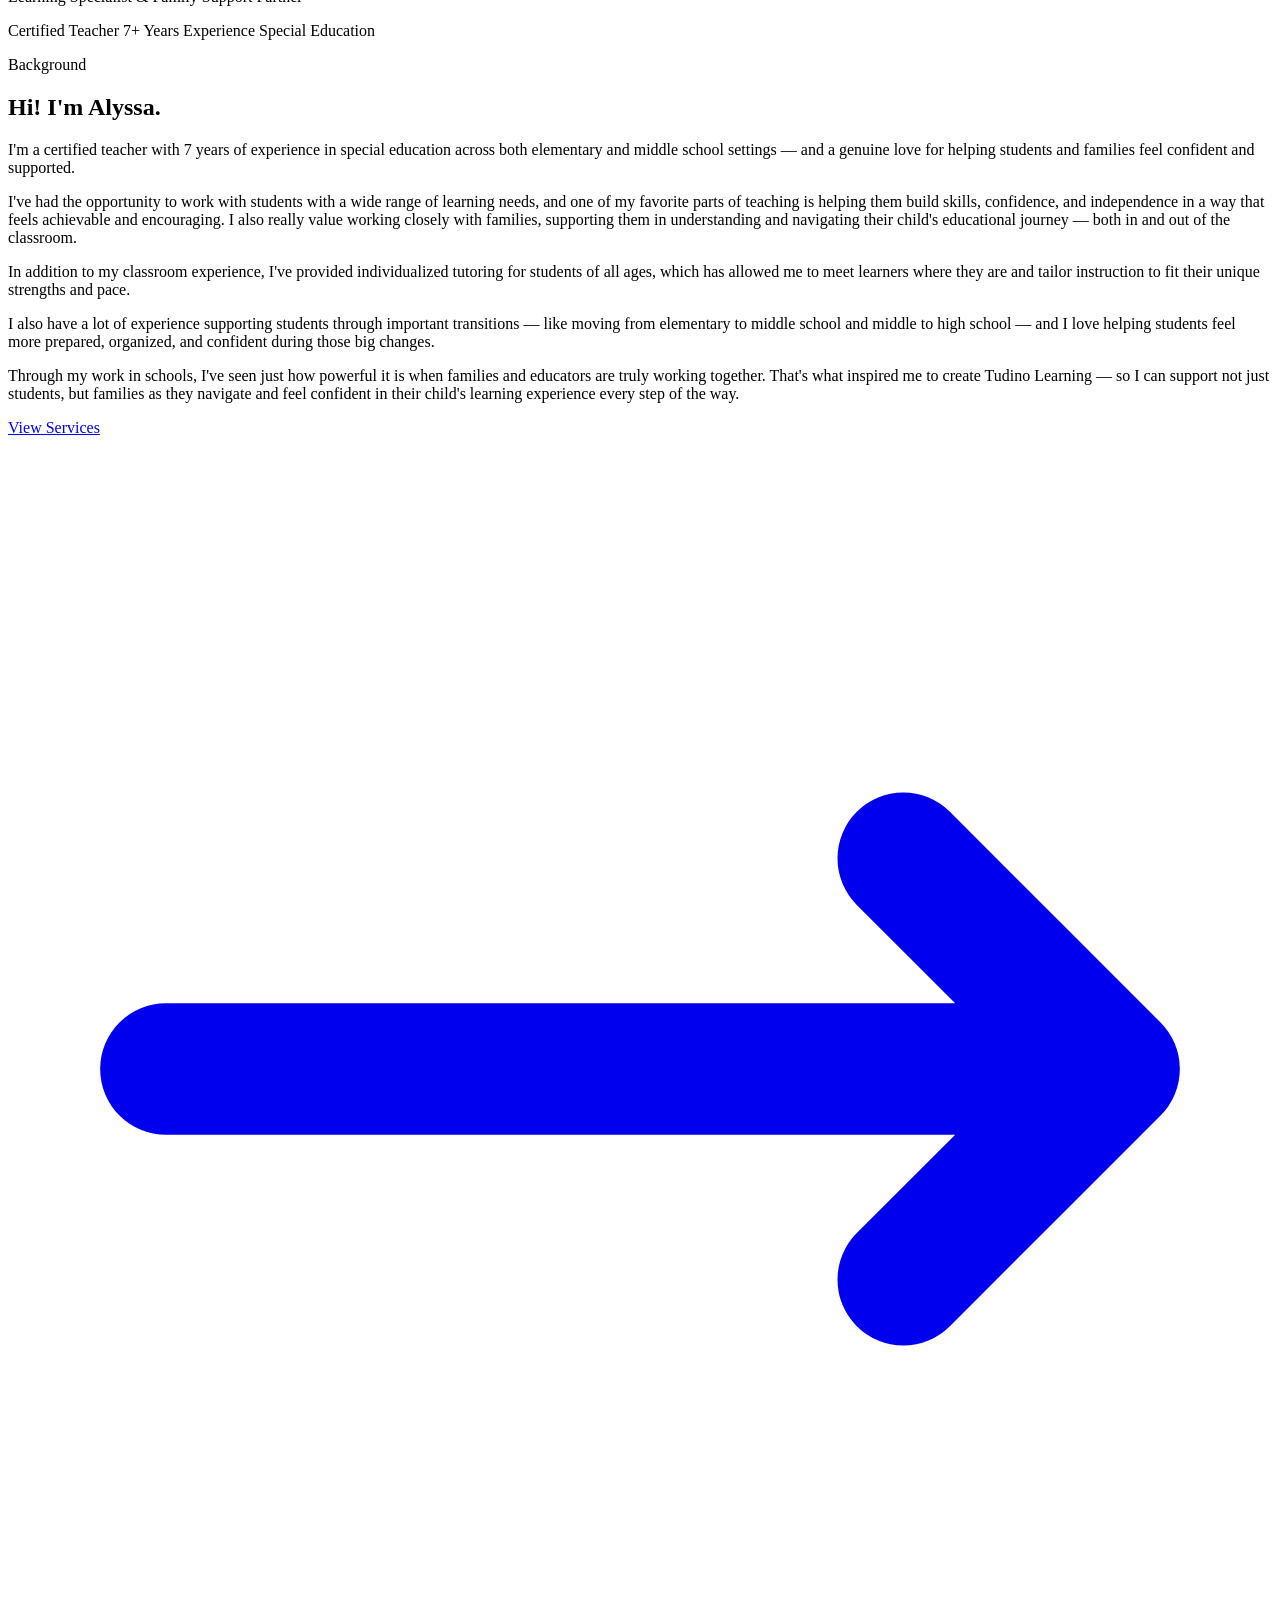
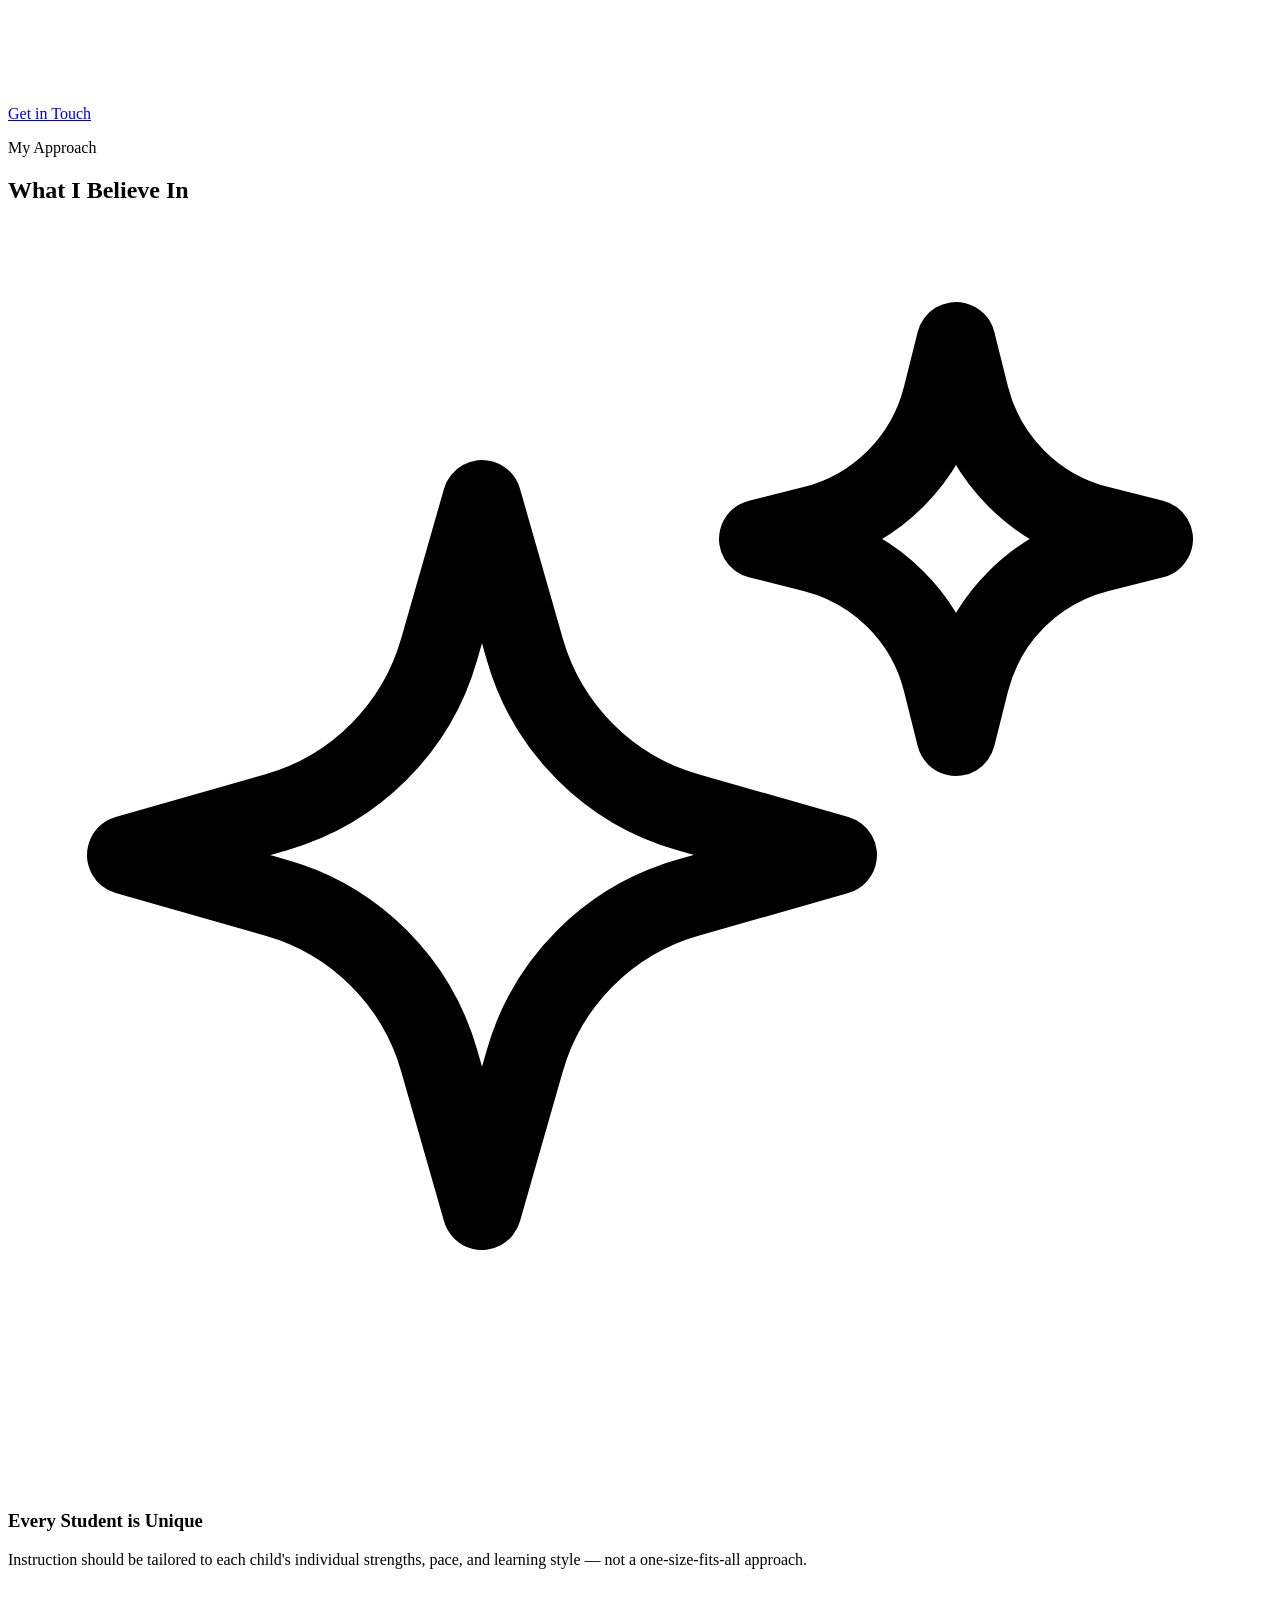
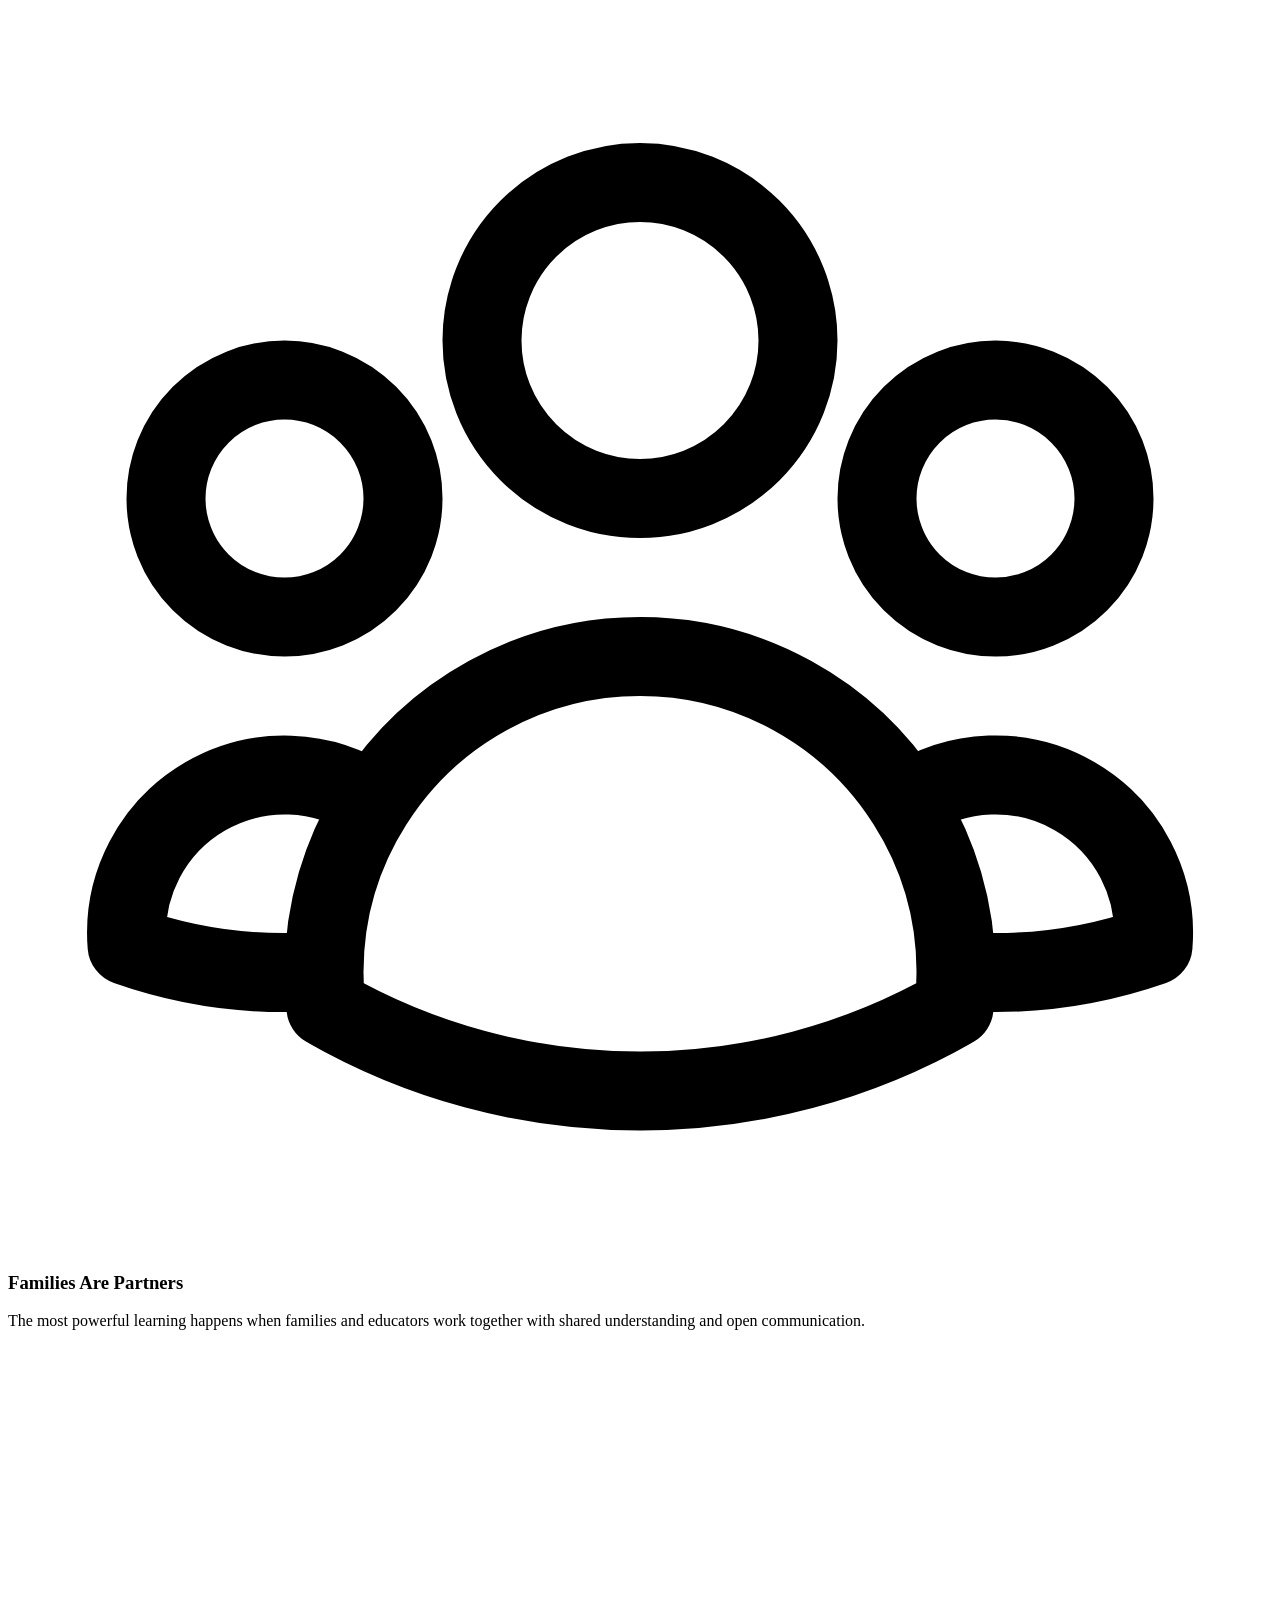
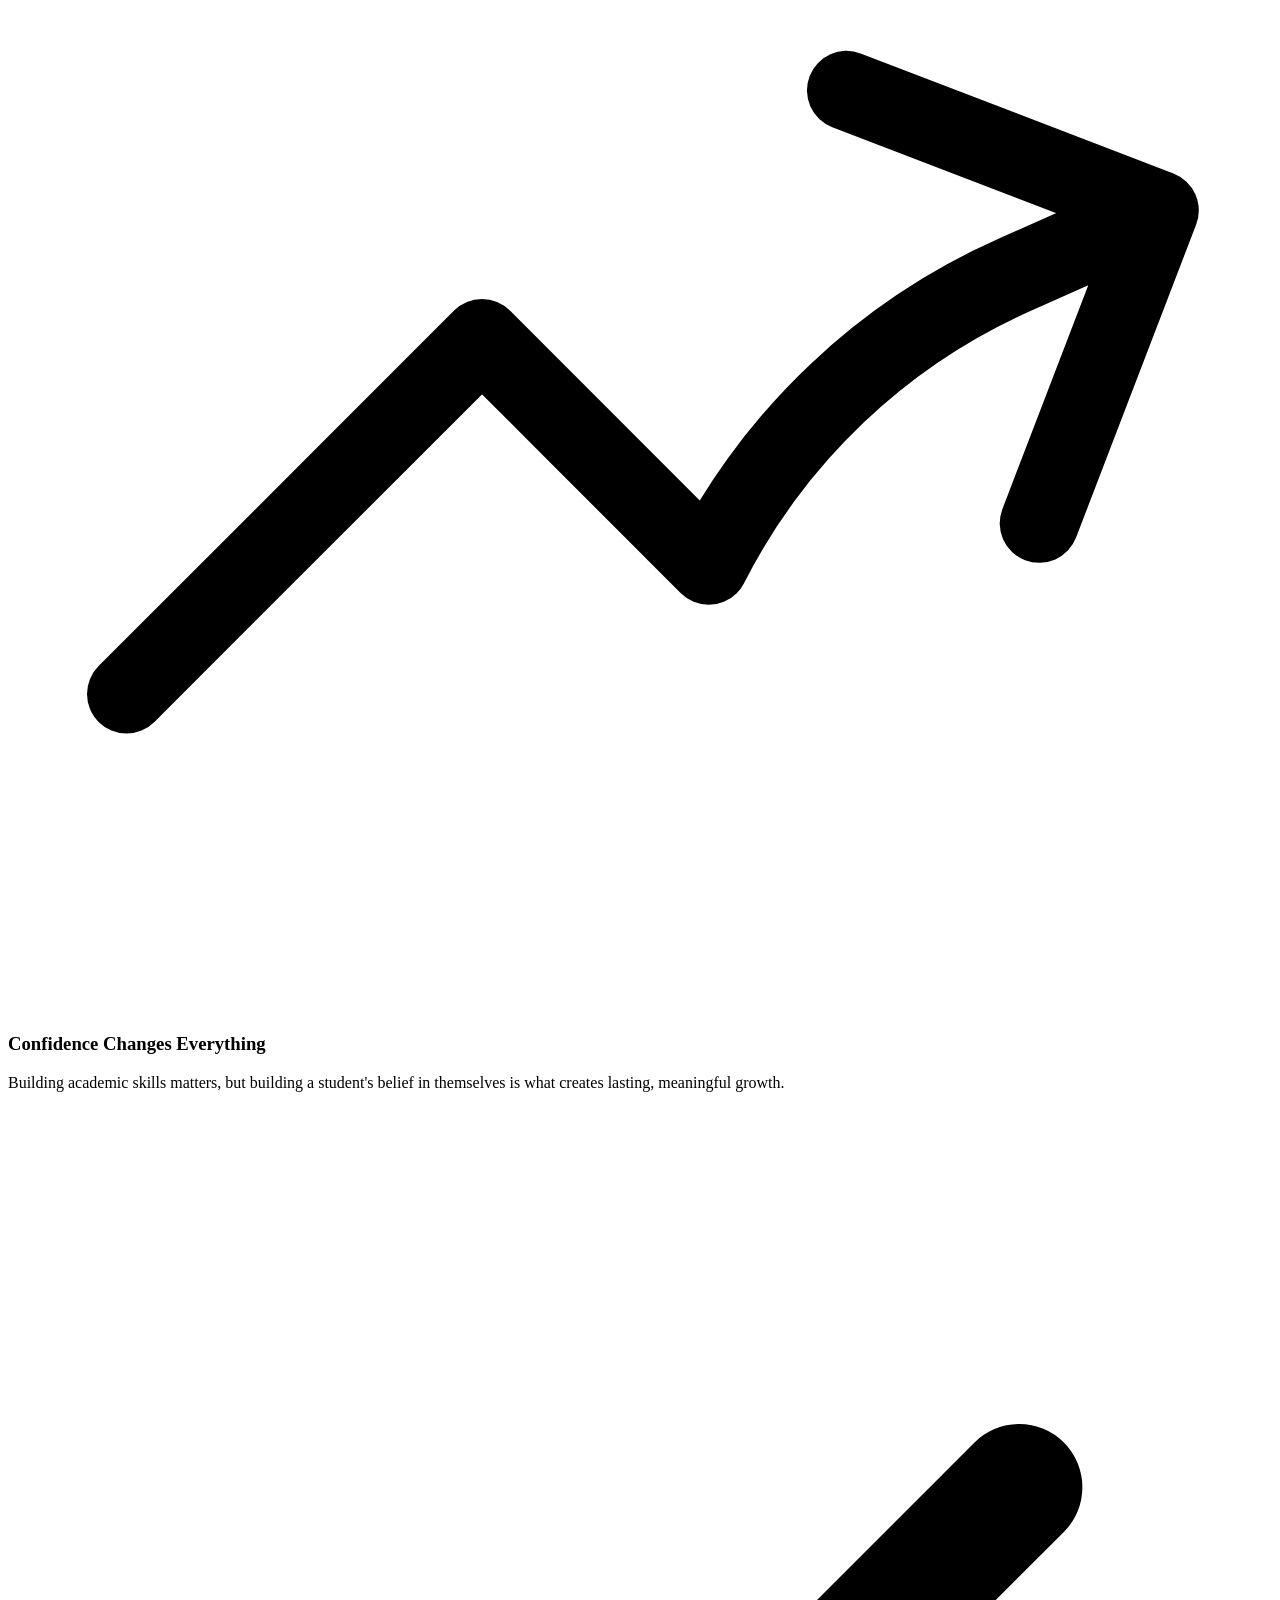
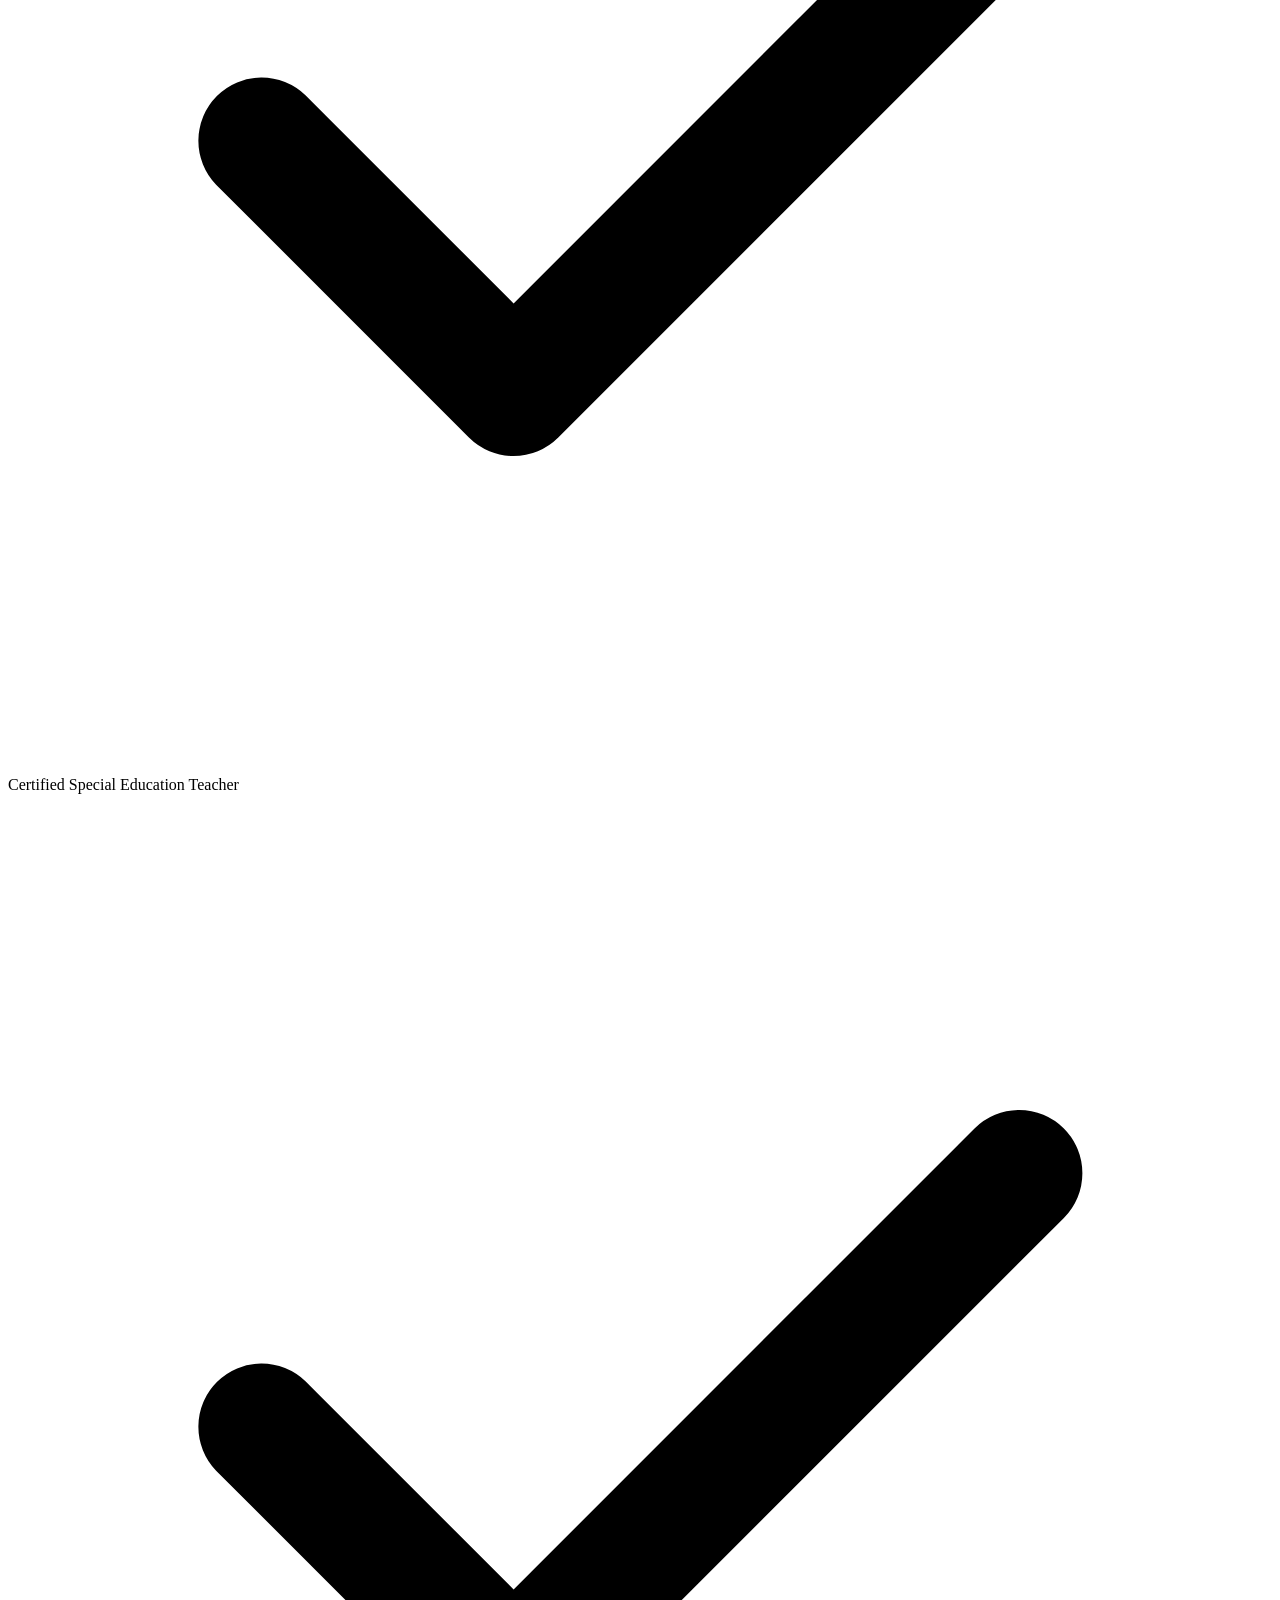
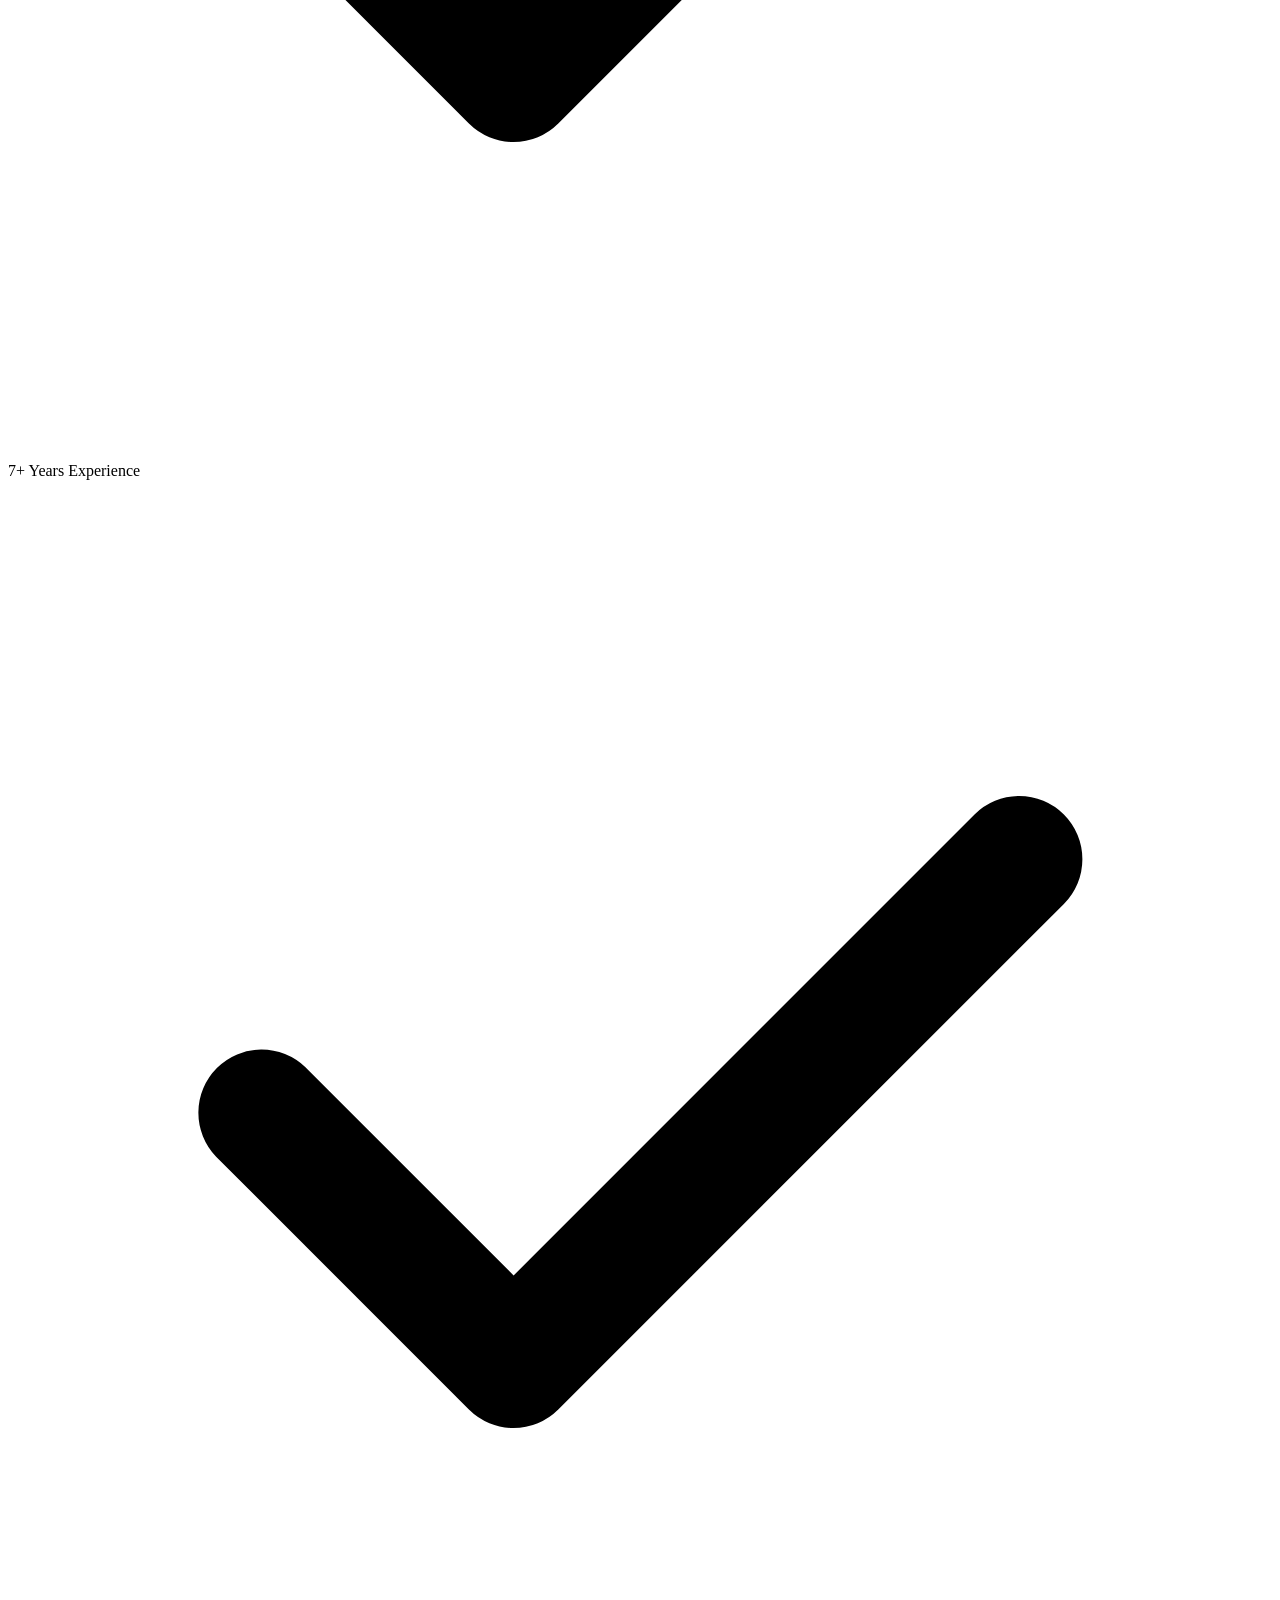
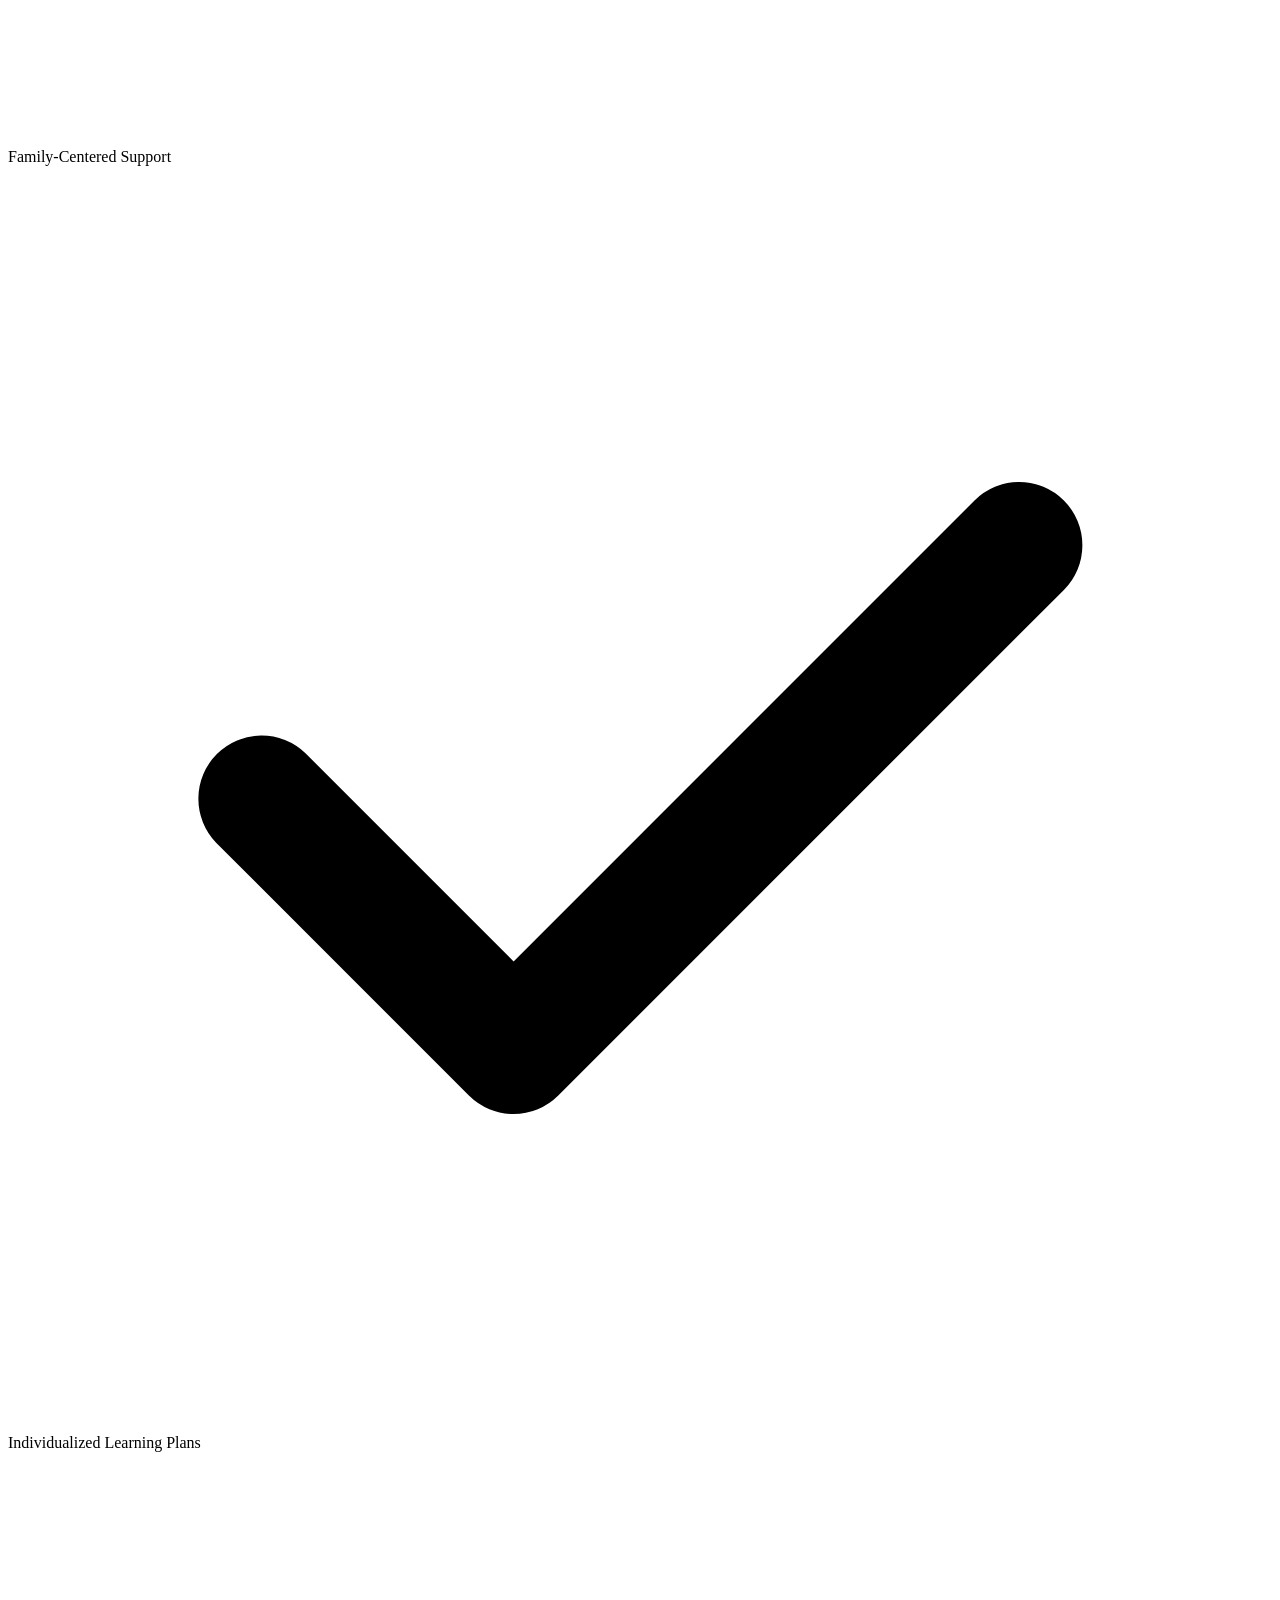
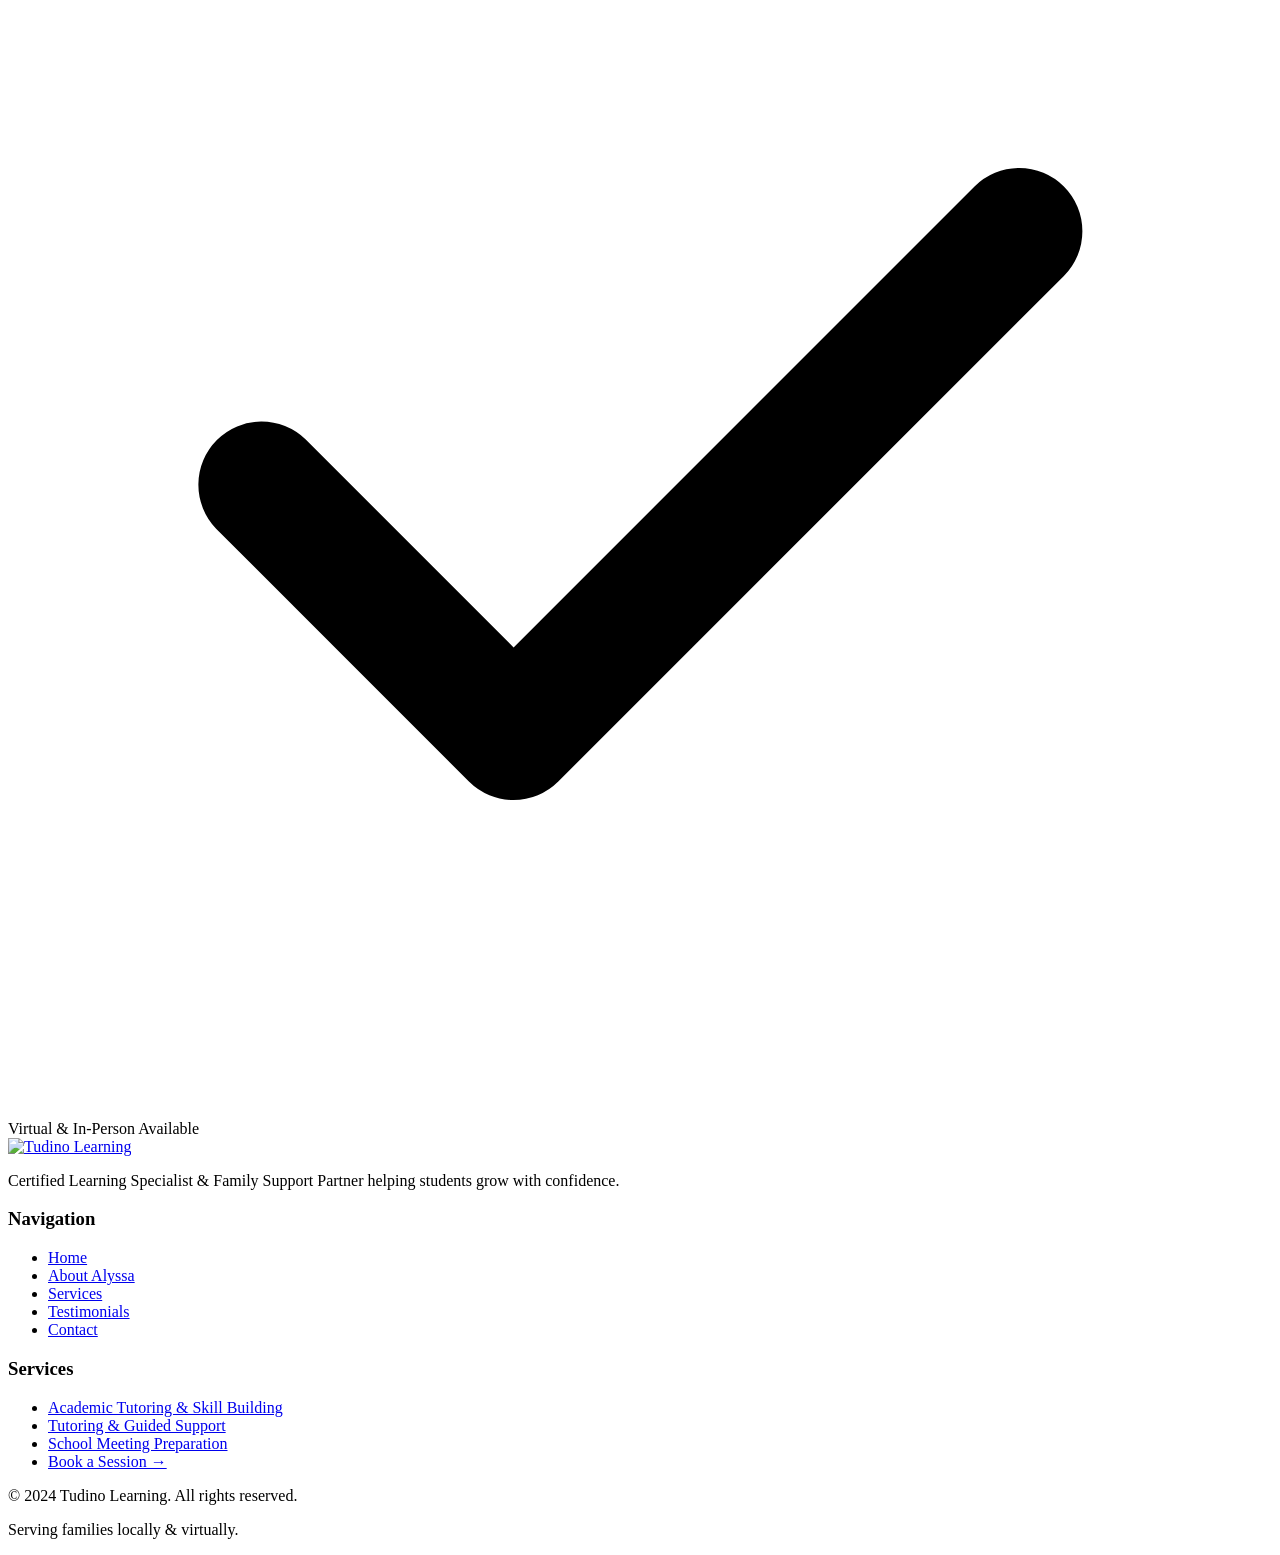
==== commit 9a3be181: "revision 1" ====
--- a/about.html
+++ b/about.html
@@ -1,6 +1,5 @@
 <!DOCTYPE html>
 <html lang="en">
-
 <head>
   <meta charset="UTF-8" />
   <meta name="viewport" content="width=device-width, initial-scale=1.0" />
@@ -8,247 +7,128 @@
   <meta name="description" content="Meet Alyssa Tudino — a certified special education teacher with 7 years of experience helping students build skills, confidence, and independence." />
   <meta name="author" content="Alyssa Tudino" />
   <meta name="robots" content="index, follow" />
-  <meta name="theme-color" content="#DDD0F5" />
-  <meta property="og:type" content="website" />
-  <meta property="og:site_name" content="Tudino Learning" />
-  <meta property="og:title" content="About Alyssa — Tudino Learning" />
-  <meta property="og:description" content="Meet Alyssa Tudino — a certified special education teacher with 7 years of experience helping students build skills, confidence, and independence." />
-  <meta name="twitter:card" content="summary" />
-  <meta name="twitter:title" content="About Alyssa — Tudino Learning" />
-  <meta name="twitter:description" content="Meet Alyssa Tudino — a certified special education teacher with 7 years of experience helping students build skills, confidence, and independence." />
   <link rel="icon" type="image/svg+xml" href="images/logos/small.svg" />
-  <link rel="stylesheet" href="css/styles.css" />
-  <style>
-    .about-page {
-      background: var(--sage);
-      min-height: calc(100vh - var(--nav-height));
-      display: flex;
-      flex-direction: column;
-    }
-
-    .about-layout {
-      display: grid;
-      grid-template-columns: 1fr 1fr;
-      min-height: calc(100vh - var(--nav-height) - 52px);
-    }
-
-    /* Left panel */
-    .about-left {
-      display: flex;
-      flex-direction: column;
-      position: relative;
-      overflow: hidden;
-    }
-
-    .about-landscape {
-      flex: 1;
-      min-height: 240px;
-      background: var(--sage);
-      position: relative;
-      overflow: hidden;
-    }
-
-    .about-landscape svg {
-      position: absolute;
-      bottom: 0;
-      left: 0;
-      width: 100%;
-      height: 100%;
-    }
-
-    .about-name-block {
-      background: var(--sage);
-      padding: clamp(2rem, 4vw, 3rem) clamp(1.5rem, 4vw, 3rem);
-    }
-
-    .about-name-block h1 {
-      font-family: var(--font-display);
-      font-weight: 900;
-      font-size: clamp(2rem, 4vw, 2.8rem);
-      letter-spacing: -0.03em;
-      color: var(--text-dark);
-      margin-bottom: 0.6rem;
-    }
-
-    .about-name-block p {
-      font-family: var(--font-display);
-      font-weight: 600;
-      font-size: clamp(0.85rem, 1.5vw, 0.95rem);
-      color: var(--text-mid);
-      line-height: 1.6;
-    }
-
-    /* Right panel */
-    .about-right {
-      background: var(--sage);
-      padding: clamp(2rem, 5vw, 3.5rem) clamp(1.5rem, 5vw, 3.5rem);
-      display: flex;
-      flex-direction: column;
-      justify-content: center;
-    }
-
-    .about-right h2 {
-      font-family: var(--font-display);
-      font-weight: 900;
-      font-size: clamp(2rem, 4vw, 2.8rem);
-      color: var(--text-dark);
-      margin-bottom: 1rem;
-      letter-spacing: -0.02em;
-    }
-
-    .about-divider {
-      height: 2px;
-      background: rgba(26, 26, 26, 0.2);
-      margin-bottom: 1.5rem;
-      border-radius: 2px;
-    }
-
-    .about-body {
-      font-family: var(--font-body);
-      font-size: clamp(0.9rem, 1.4vw, 1rem);
-      color: var(--text-mid);
-      line-height: 1.75;
-      display: flex;
-      flex-direction: column;
-      gap: 1rem;
-    }
-
-
-    /* Responsive */
-    @media (max-width: 860px) {
-      .about-layout {
-        grid-template-columns: 1fr;
-      }
-
-      .about-landscape {
-        min-height: 220px;
-        max-height: 260px;
-      }
-
-      .about-name-block {
-        padding: 1.5rem;
-      }
-
-      .about-right {
-        padding: 2rem 1.5rem;
+  <link rel="preconnect" href="https://fonts.bunny.net" />
+  <link href="https://fonts.bunny.net/css?family=plus-jakarta-sans:400,500,600,700,800" rel="stylesheet" />
+  <script src="https://cdn.tailwindcss.com"></script>
+  <script>
+    tailwind.config = {
+      theme: {
+        extend: {
+          fontFamily: { sans: ['"Plus Jakarta Sans"', 'system-ui', 'sans-serif'] }
+        }
       }
     }
-  </style>
+  </script>
+  <link rel="stylesheet" href="css/styles.css" />
 </head>
+<body class="bg-white text-slate-900 font-sans antialiased">
+<div class="page pt-16">
 
-<body>
+  <!-- PAGE HEADER -->
+  <section class="bg-slate-900 relative overflow-hidden py-20">
+    <div class="dot-pattern absolute inset-0"></div>
+    <div class="absolute inset-0 bg-gradient-to-br from-slate-900 to-teal-950 opacity-90"></div>
+    <div class="relative max-w-7xl mx-auto px-4 sm:px-6 lg:px-8">
+      <p class="text-teal-400 text-xs font-semibold uppercase tracking-widest mb-3">Meet Alyssa</p>
+      <h1 class="text-5xl font-extrabold text-white tracking-tight mb-4">About Me</h1>
+      <p class="text-slate-300 text-lg max-w-xl leading-relaxed">Educator · Learning Enthusiast · Family Supporter — helping students grow with confidence.</p>
+    </div>
+  </section>
 
+  <!-- MAIN BIO -->
+  <section class="py-20 bg-white">
+    <div class="max-w-7xl mx-auto px-4 sm:px-6 lg:px-8">
+      <div class="grid grid-cols-1 lg:grid-cols-2 gap-16 items-start">
 
-
-  <!-- PAGE -->
-  <div class="page about-page">
-    <div class="about-layout">
-
-      <!-- Left -->
-      <div class="about-left fade-up">
-        <!-- Landscape illustration -->
-        <div class="about-landscape">
-          <svg viewBox="0 0 600 400" xmlns="http://www.w3.org/2000/svg" preserveAspectRatio="xMidYMax meet"
-            aria-label="Educator's corner with bookshelf, diploma, graduation cap, and apple">
-            <rect width="600" height="400" fill="#F3EAFF" />
-            <circle cx="95" cy="82" r="100" fill="#E4C1F9" opacity="0.28" />
-            <circle cx="530" cy="348" r="80" fill="#D0F4DE" opacity="0.32" />
-            <rect x="56" y="72" width="148" height="112" rx="8" fill="white" stroke="#E4C1F9" stroke-width="3" />
-            <rect x="66" y="82" width="128" height="92" rx="5" fill="#FDF8E6" />
-            <line x1="82" y1="110" x2="178" y2="110" stroke="#d4c84a" stroke-width="2.5" />
-            <line x1="90" y1="124" x2="170" y2="124" stroke="#d4c84a" stroke-width="1.5" />
-            <line x1="90" y1="136" x2="170" y2="136" stroke="#d4c84a" stroke-width="1.5" />
-            <line x1="96" y1="148" x2="164" y2="148" stroke="#d4c84a" stroke-width="1" />
-            <circle cx="130" cy="170" r="12" fill="#FF99C8" />
-            <circle cx="130" cy="170" r="8" fill="#d4699e" />
-            <rect x="252" y="68" width="82" height="11" rx="2" fill="#2a2a2a" />
-            <polygon points="293,38 252,70 334,70" fill="#1a1a1a" />
-            <rect x="320" y="70" width="4" height="24" fill="#444" />
-            <circle cx="322" cy="94" r="7" fill="#FCF6BD" />
-            <path d="M322,94 Q332,101 328,114" fill="none" stroke="#d4c84a" stroke-width="2" />
-            <rect x="190" y="218" width="100" height="62" rx="4" fill="#FCF6BD" />
-            <rect x="290" y="218" width="100" height="62" rx="4" fill="white" />
-            <rect x="286" y="215" width="8" height="68" rx="2" fill="#d4c84a" />
-            <line x1="206" y1="234" x2="278" y2="234" stroke="#ccc" stroke-width="1.5" />
-            <line x1="206" y1="246" x2="278" y2="246" stroke="#ccc" stroke-width="1.5" />
-            <line x1="206" y1="258" x2="278" y2="258" stroke="#ccc" stroke-width="1.5" />
-            <line x1="206" y1="270" x2="278" y2="270" stroke="#ccc" stroke-width="1.5" />
-            <line x1="302" y1="234" x2="374" y2="234" stroke="#ccc" stroke-width="1.5" />
-            <line x1="302" y1="246" x2="374" y2="246" stroke="#ccc" stroke-width="1.5" />
-            <line x1="302" y1="258" x2="374" y2="258" stroke="#ccc" stroke-width="1.5" />
-            <line x1="302" y1="270" x2="374" y2="270" stroke="#ccc" stroke-width="1.5" />
-            <rect x="432" y="96" width="136" height="208" rx="6" fill="#dbb896" />
-            <rect x="440" y="104" width="120" height="192" rx="4" fill="#c9a47e" />
-            <rect x="432" y="166" width="136" height="8" fill="#c4a066" />
-            <rect x="432" y="238" width="136" height="8" fill="#c4a066" />
-            <rect x="442" y="110" width="16" height="56" rx="2" fill="#FF99C8" />
-            <rect x="460" y="116" width="14" height="50" rx="2" fill="#A9DEF9" />
-            <rect x="476" y="112" width="18" height="54" rx="2" fill="#FCF6BD" />
-            <rect x="496" y="114" width="14" height="52" rx="2" fill="#E4C1F9" />
-            <rect x="512" y="110" width="18" height="56" rx="2" fill="#D0F4DE" />
-            <rect x="532" y="116" width="14" height="50" rx="2" fill="#FF99C8" opacity="0.7" />
-            <rect x="442" y="174" width="18" height="64" rx="2" fill="#E4C1F9" />
-            <rect x="462" y="178" width="14" height="60" rx="2" fill="#FCF6BD" />
-            <rect x="478" y="174" width="16" height="64" rx="2" fill="#A9DEF9" />
-            <rect x="496" y="176" width="20" height="62" rx="2" fill="#FF99C8" />
-            <rect x="518" y="174" width="14" height="64" rx="2" fill="#D0F4DE" />
-            <rect x="534" y="180" width="14" height="58" rx="2" fill="#E4C1F9" opacity="0.7" />
-            <rect x="486" y="86" width="10" height="16" rx="3" fill="#FF99C8" />
-            <ellipse cx="491" cy="84" rx="9" ry="16" fill="#D0F4DE" />
-            <ellipse cx="480" cy="90" rx="7" ry="11" fill="#b8ead0" transform="rotate(-20,480,90)" />
-            <ellipse cx="502" cy="90" rx="7" ry="11" fill="#b8ead0" transform="rotate(20,502,90)" />
-            <circle cx="122" cy="290" r="30" fill="#FF99C8" />
-            <path d="M122,262 Q136,252 142,260" fill="#D0F4DE" stroke="#90c46e" stroke-width="1.5" />
-            <rect x="120" y="258" width="4" height="12" rx="2" fill="#90c46e" />
-            <ellipse cx="112" cy="282" rx="6" ry="9" fill="white" opacity="0.25" transform="rotate(-15,112,282)" />
-            <path
-              d="M362,138 C362,132 354,126 348,132 C342,126 334,132 334,138 C334,147 348,158 348,158 C348,158 362,147 362,138 Z"
-              fill="#FF99C8" opacity="0.7" />
-            <path
-              d="M182,180 C182,175 176,170 172,175 C168,170 162,175 162,180 C162,186 172,194 172,194 C172,194 182,186 182,180 Z"
-              fill="#E4C1F9" opacity="0.8" />
-            <path d="M432,56 L435,66 L445,66 L437,72 L440,82 L432,76 L424,82 L427,72 L419,66 L429,66 Z" fill="#FCF6BD"
-              stroke="#d4c84a" stroke-width="1.5" opacity="0.9" />
-          </svg>
+        <!-- Photo / Identity card -->
+        <div class="sticky top-24">
+          <div class="relative bg-gradient-to-b from-teal-600 to-slate-800 rounded-2xl overflow-hidden h-[480px] flex flex-col justify-end shadow-2xl">
+            <!-- Decorative background shapes -->
+            <div class="absolute top-8 right-8 w-32 h-32 bg-white/5 rounded-full"></div>
+            <div class="absolute top-20 left-6 w-16 h-16 bg-teal-400/10 rounded-full"></div>
+            <div class="absolute inset-0 flex items-center justify-center">
+              <div class="text-center">
+                <div class="w-28 h-28 bg-white/10 rounded-full mx-auto mb-4 flex items-center justify-center border-2 border-white/20">
+                  <svg class="w-14 h-14 text-white/60" fill="currentColor" viewBox="0 0 24 24"><path d="M12 12c2.7 0 4.8-2.1 4.8-4.8S14.7 2.4 12 2.4 7.2 4.5 7.2 7.2 9.3 12 12 12zm0 2.4c-3.2 0-9.6 1.6-9.6 4.8v2.4h19.2v-2.4c0-3.2-6.4-4.8-9.6-4.8z"/></svg>
+                </div>
+                <p class="text-white/50 text-sm font-medium">Photo Coming Soon</p>
+              </div>
+            </div>
+            <!-- Name overlay at bottom -->
+            <div class="relative bg-gradient-to-t from-slate-900/90 to-transparent px-8 py-6">
+              <p class="text-white font-bold text-2xl">Alyssa Tudino</p>
+              <p class="text-teal-300 text-sm mt-1">Learning Specialist &amp; Family Support Partner</p>
+              <div class="flex flex-wrap gap-2 mt-4">
+                <span class="bg-white/10 text-white/80 text-xs font-medium px-3 py-1 rounded-full">Certified Teacher</span>
+                <span class="bg-white/10 text-white/80 text-xs font-medium px-3 py-1 rounded-full">7+ Years Experience</span>
+                <span class="bg-white/10 text-white/80 text-xs font-medium px-3 py-1 rounded-full">Special Education</span>
+              </div>
+            </div>
+          </div>
         </div>
 
-        <!-- Name block -->
-        <div class="about-name-block">
-          <h1>Alyssa Tudino</h1>
-          <p>Educator&nbsp;·&nbsp;Learning Enthusiast&nbsp;·&nbsp;Family Supporter<br>Helping students grow with
-            confidence</p>
+        <!-- Bio text -->
+        <div>
+          <p class="text-teal-600 text-xs font-semibold uppercase tracking-widest mb-3">Background</p>
+          <h2 class="text-3xl font-extrabold text-slate-900 tracking-tight mb-6">Hi! I'm Alyssa.</h2>
+          <div class="space-y-5 text-slate-600 leading-relaxed">
+            <p>I'm a certified teacher with 7 years of experience in special education across both elementary and middle school settings — and a genuine love for helping students and families feel confident and supported.</p>
+            <p>I've had the opportunity to work with students with a wide range of learning needs, and one of my favorite parts of teaching is helping them build skills, confidence, and independence in a way that feels achievable and encouraging. I also really value working closely with families, supporting them in understanding and navigating their child's educational journey — both in and out of the classroom.</p>
+            <p>In addition to my classroom experience, I've provided individualized tutoring for students of all ages, which has allowed me to meet learners where they are and tailor instruction to fit their unique strengths and pace.</p>
+            <p>I also have a lot of experience supporting students through important transitions — like moving from elementary to middle school and middle to high school — and I love helping students feel more prepared, organized, and confident during those big changes.</p>
+            <p>Through my work in schools, I've seen just how powerful it is when families and educators are truly working together. That's what inspired me to create Tudino Learning — so I can support not just students, but families as they navigate and feel confident in their child's learning experience every step of the way.</p>
+          </div>
+
+          <div class="mt-10 flex flex-wrap gap-4">
+            <a href="tutoring.html" class="inline-flex items-center gap-2 px-6 py-3 bg-teal-600 text-white font-semibold text-sm rounded-lg hover:bg-teal-700 transition-colors">
+              View Services
+              <svg class="w-4 h-4" fill="none" stroke="currentColor" stroke-width="2.5" viewBox="0 0 24 24"><path stroke-linecap="round" stroke-linejoin="round" d="M17 8l4 4m0 0l-4 4m4-4H3"/></svg>
+            </a>
+            <a href="contact.html" class="inline-flex items-center gap-2 px-6 py-3 border border-slate-200 text-slate-700 font-semibold text-sm rounded-lg hover:border-teal-300 hover:text-teal-700 transition-colors">
+              Get in Touch
+            </a>
+          </div>
+        </div>
+
+      </div>
+    </div>
+  </section>
+
+  <!-- VALUES -->
+  <section class="py-20 bg-slate-50">
+    <div class="max-w-7xl mx-auto px-4 sm:px-6 lg:px-8">
+      <div class="text-center mb-14">
+        <p class="text-teal-600 text-xs font-semibold uppercase tracking-widest mb-3">My Approach</p>
+        <h2 class="text-3xl font-extrabold text-slate-900 tracking-tight">What I Believe In</h2>
+      </div>
+      <div class="grid grid-cols-1 md:grid-cols-3 gap-8">
+        <div class="bg-white p-8 rounded-2xl border border-slate-100 shadow-sm">
+          <div class="w-12 h-12 bg-teal-50 rounded-xl flex items-center justify-center mb-5">
+            <svg class="w-6 h-6 text-teal-600" fill="none" stroke="currentColor" stroke-width="1.5" viewBox="0 0 24 24"><path stroke-linecap="round" stroke-linejoin="round" d="M9.813 15.904L9 18.75l-.813-2.846a4.5 4.5 0 00-3.09-3.09L2.25 12l2.846-.813a4.5 4.5 0 003.09-3.09L9 5.25l.813 2.846a4.5 4.5 0 003.09 3.09L15.75 12l-2.846.813a4.5 4.5 0 00-3.09 3.09zM18.259 8.715L18 9.75l-.259-1.035a3.375 3.375 0 00-2.455-2.456L14.25 6l1.036-.259a3.375 3.375 0 002.455-2.456L18 2.25l.259 1.035a3.375 3.375 0 002.456 2.456L21.75 6l-1.035.259a3.375 3.375 0 00-2.456 2.456z"/></svg>
+          </div>
+          <h3 class="text-lg font-bold text-slate-900 mb-3">Every Student is Unique</h3>
+          <p class="text-slate-500 text-sm leading-relaxed">Instruction should be tailored to each child's individual strengths, pace, and learning style — not a one-size-fits-all approach.</p>
+        </div>
+        <div class="bg-white p-8 rounded-2xl border border-slate-100 shadow-sm">
+          <div class="w-12 h-12 bg-teal-50 rounded-xl flex items-center justify-center mb-5">
+            <svg class="w-6 h-6 text-teal-600" fill="none" stroke="currentColor" stroke-width="1.5" viewBox="0 0 24 24"><path stroke-linecap="round" stroke-linejoin="round" d="M18 18.72a9.094 9.094 0 003.741-.479 3 3 0 00-4.682-2.72m.94 3.198l.001.031c0 .225-.012.447-.037.666A11.944 11.944 0 0112 21c-2.17 0-4.207-.576-5.963-1.584A6.062 6.062 0 016 18.719m12 0a5.971 5.971 0 00-.941-3.197m0 0A5.995 5.995 0 0012 12.75a5.995 5.995 0 00-5.058 2.772m0 0a3 3 0 00-4.681 2.72 8.986 8.986 0 003.74.477m.94-3.197a5.971 5.971 0 00-.94 3.197M15 6.75a3 3 0 11-6 0 3 3 0 016 0zm6 3a2.25 2.25 0 11-4.5 0 2.25 2.25 0 014.5 0zm-13.5 0a2.25 2.25 0 11-4.5 0 2.25 2.25 0 014.5 0z"/></svg>
+          </div>
+          <h3 class="text-lg font-bold text-slate-900 mb-3">Families Are Partners</h3>
+          <p class="text-slate-500 text-sm leading-relaxed">The most powerful learning happens when families and educators work together with shared understanding and open communication.</p>
+        </div>
+        <div class="bg-white p-8 rounded-2xl border border-slate-100 shadow-sm">
+          <div class="w-12 h-12 bg-teal-50 rounded-xl flex items-center justify-center mb-5">
+            <svg class="w-6 h-6 text-teal-600" fill="none" stroke="currentColor" stroke-width="1.5" viewBox="0 0 24 24"><path stroke-linecap="round" stroke-linejoin="round" d="M2.25 18L9 11.25l4.306 4.307a11.95 11.95 0 015.814-5.519l2.74-1.22m0 0l-5.94-2.28m5.94 2.28l-2.28 5.941"/></svg>
+          </div>
+          <h3 class="text-lg font-bold text-slate-900 mb-3">Confidence Changes Everything</h3>
+          <p class="text-slate-500 text-sm leading-relaxed">Building academic skills matters, but building a student's belief in themselves is what creates lasting, meaningful growth.</p>
         </div>
       </div>
+    </div>
+  </section>
 
-      <!-- Right -->
-      <div class="about-right fade-up delay-2">
-        <h2>About Me</h2>
-        <div class="about-divider"></div>
-        <div class="about-body">
-          <p>Hi! I'm Alyssa, a certified teacher with 7 years of experience in special education across both elementary
-            and middle school settings—and a genuine love for helping students and families feel confident and
-            supported.</p>
-          <p>I've had the opportunity to work with students with a wide range of learning needs, and one of my favorite
-            parts of teaching is helping them build skills, confidence, and independence in a way that feels achievable
-            and encouraging. I also really value working closely with families, supporting them in understanding and
-            navigating their child's educational journey—both in and out of the classroom.</p>
-          <p>In addition to my classroom experience, I've provided individualized tutoring for students of all ages,
-            which has allowed me to meet learners where they are and tailor instruction to fit their unique strengths
-            and pace.</p>
-          <p>I also have a lot of experience supporting students through important transitions—like moving from
-            elementary to middle school and middle to high school—and I love helping students feel more prepared,
-            organized, and confident during those big changes.</p>
-          <p>Through my work in schools, I've seen just how powerful it is when families and educators are truly working
-            together. That's what inspired me to create Tudino Learning—so I can support not just students, but families
-            as they navigate and feel confident in their child's learning experience every step of the way.</p>
-        </div>
-      </div>
-
-    </div>
-
-  </div>
-
-  <script src="js/components-loader.js"></script>
+</div>
+<script src="js/components-loader.js"></script>
 </body>
-
-</html>+</html>
--- a/css/styles.css
+++ b/css/styles.css
@@ -1,714 +1,33 @@
-/* ============================================================
-   TUDINO LEARNING — Shared Stylesheet
-   ============================================================ */
-
-@import url('https://fonts.googleapis.com/css2?family=Nunito:wght@400;500;600;700;800;900&family=Lora:ital,wght@0,400;0,600;1,400&display=swap');
-
-/* ── Variables ── */
-:root {
-  /* Brand palette */
-  --pink: #EF9FBE;
-  /* dusty rose — primary accent */
-  --yellow: #F5ECC4;
-  /* warm amber — callout backgrounds */
-  --mint: #D0F4DE;
-  /* kept for SVG art reference */
-  --blue: #A9DEF9;
-  /* kept for SVG art reference */
-  --lavender: #c8bcdf;
-  /* muted lavender — strips, footer */
-
-  /* Semantic mappings */
-  --sage: #fff7e6;
-  /* warm cream — main bg */
-  --sage-mid: #EDE8E2;
-  /* slightly deeper cream */
-  --sage-deep: #DDD5CA;
-  --green: #EF9FBE;
-  /* rose — primary accent */
-  --green-bright: #F4ACCA;
-  --green-dark: #C47898;
-  /* deep rose for hover/footer */
-  --green-panel: #EDEBF8;
-  /* light lavender — panel backgrounds */
-  --white: #ffffff;
-  --off-white: #efe1c5;
-  --card-bg: #ffffffee;
-  --text-dark: #1a1a1a;
-  --text-mid: #3a3a3a;
-  --text-light: #666;
-  --radius-sm: 12px;
-  --radius-md: 20px;
-  --radius-lg: 32px;
-  --shadow-sm: 0 2px 12px rgba(0, 0, 0, 0.08);
-  --shadow-md: 0 6px 30px rgba(0, 0, 0, 0.12);
-  --shadow-lg: 0 12px 48px rgba(0, 0, 0, 0.15);
-  --nav-height: 68px;
-  --font-display: 'Nunito', sans-serif;
-  --font-body: 'Lora', serif;
-  --transition-fast: 150ms cubic-bezier(0.4, 0, 0.2, 1);
-  --transition-base: 250ms cubic-bezier(0.4, 0, 0.2, 1);
-  --transition-slow: 350ms cubic-bezier(0.4, 0, 0.2, 1);
-}
-
-/* ── Reset ── */
-*,
-*::before,
-*::after {
-  box-sizing: border-box;
-  margin: 0;
-  padding: 0;
-}
+/* Tudino Learning — Stylesheet v2 */
 
 html {
   scroll-behavior: smooth;
 }
 
 body {
-  font-family: var(--font-body);
-  color: var(--text-dark);
-  background: var(--sage);
-  min-height: 100vh;
+  -webkit-font-smoothing: antialiased;
+  -moz-osx-font-smoothing: grayscale;
 }
 
-img {
-  max-width: 100%;
-  display: block;
+::selection {
+  background-color: #99f6e4;
+  color: #0f172a;
 }
 
-a {
-  text-decoration: none;
-  color: inherit;
+/* Active nav link — toggled by components-loader.js */
+.nav-link.active {
+  color: #0d9488 !important;
+  font-weight: 600;
 }
 
-ul {
-  list-style: none;
+/* Dot-grid hero background */
+.dot-pattern {
+  background-image: radial-gradient(circle, rgba(255,255,255,0.07) 1px, transparent 1px);
+  background-size: 28px 28px;
 }
 
-/* Smooth transitions for focus */
-*:focus-visible {
-  outline: 2px solid var(--pink);
-  outline-offset: 2px;
-}
-
-/* ── Nav ── */
-.nav {
-  position: fixed;
-  top: 0;
-  left: 0;
-  right: 0;
-  height: var(--nav-height);
-  background: white;
-  backdrop-filter: blur(12px);
-  -webkit-backdrop-filter: blur(12px);
-  border-bottom: 1.5px solid rgba(180, 165, 220, 0.35);
-  display: flex;
-  align-items: center;
-  justify-content: space-between;
-  padding: 0 clamp(1.5rem, 5vw, 3.5rem);
-  z-index: 100;
-  box-shadow: 0 2px 20px rgba(180, 165, 220, 0.2);
-}
-
-.nav-logo {
-  display: flex;
-  align-items: center;
-  flex-shrink: 0;
-  margin-top: 8px;
-}
-
-.nav-logo-main {
-  height: 68px;
-  width: auto;
-  transform: scaleX(1.25);
-  transform-origin: left center;
-  display: block;
-}
-
-.nav-logo-small {
-  height: 52px;
-  width: auto;
-  transform: scaleX(1.25);
-  transform-origin: left center;
-  display: none;
-}
-
-.nav-links {
-  display: flex;
-  gap: 0.25rem;
-  align-items: center;
-}
-
-.nav-links a {
-  font-family: var(--font-display);
-  font-weight: 700;
-  font-size: 0.9rem;
-  color: var(--text-mid);
-  padding: 0.45rem 1rem;
-  border-radius: 100px;
-  transition: background var(--transition-fast), color var(--transition-fast), transform var(--transition-fast), box-shadow var(--transition-fast);
-  letter-spacing: 0.01em;
-  position: relative;
-}
-
-.nav-links a:hover {
-  background: rgba(255, 255, 255, 0.45);
-  color: var(--green-dark);
-  transform: translateY(-1px);
-  box-shadow: 0 4px 12px rgba(180, 165, 220, 0.25);
-}
-
-.nav-links a:active {
-  transform: translateY(0);
-}
-
-.nav-links a.active {
-  background: var(--pink);
-  color: var(--text-dark);
-  box-shadow: 0 4px 16px rgba(239, 159, 190, 0.3);
-}
-
-/* Hamburger */
-.nav-toggle {
-  display: none;
-  flex-direction: column;
-  gap: 5px;
-  cursor: pointer;
-  padding: 6px;
-  border-radius: 8px;
-  transition: background var(--transition-fast);
-  background: none;
-  border: none;
-}
-
-.nav-toggle:hover {
-  background: rgba(255, 255, 255, 0.4);
-}
-
-.nav-toggle:active {
-  background: rgba(255, 255, 255, 0.6);
-}
-
-.nav-toggle span {
-  display: block;
-  width: 22px;
-  height: 2.5px;
-  background: var(--text-dark);
-  border-radius: 2px;
-  transition: transform var(--transition-base), opacity var(--transition-base);
-}
-
-.nav-toggle.open span:nth-child(1) {
-  transform: translateY(7.5px) rotate(45deg);
-}
-
-.nav-toggle.open span:nth-child(2) {
-  opacity: 0;
-}
-
-.nav-toggle.open span:nth-child(3) {
-  transform: translateY(-7.5px) rotate(-45deg);
-}
-
-/* Mobile nav drawer */
-.nav-drawer {
-  display: none;
-  position: fixed;
-  top: var(--nav-height);
-  left: 0;
-  right: 0;
-  background: rgba(255, 255, 255, 0.98);
-  backdrop-filter: blur(12px);
-  border-bottom: 1.5px solid rgba(180, 165, 220, 0.35);
-  padding: 1.25rem 1.5rem 1.5rem;
-  z-index: 99;
-  flex-direction: column;
-  gap: 0.4rem;
-  box-shadow: 0 8px 30px rgba(0, 0, 0, 0.1);
-}
-
-.nav-drawer.open {
-  display: flex;
-}
-
-.nav-drawer a {
-  font-family: var(--font-display);
-  font-weight: 700;
-  font-size: 1rem;
-  color: var(--text-mid);
-  padding: 0.75rem 1rem;
-  border-radius: var(--radius-sm);
-  transition: background var(--transition-fast), color var(--transition-fast), transform var(--transition-fast);
-}
-
-.nav-drawer a:hover {
-  background: rgba(255, 255, 255, 0.45);
-  color: var(--green-dark);
-  transform: translateX(4px);
-}
-
-.nav-drawer a.active {
-  background: var(--pink);
-  color: var(--text-dark);
-}
-
-/* ── Page wrapper ── */
-.page {
-  padding-top: var(--nav-height);
-  min-height: 100vh;
-}
-
-/* ── Landscape SVG illustration ── */
-.landscape-illustration {
-  width: 100%;
-  height: 100%;
-  display: block;
-}
-
-/* ── Photo frame ── */
-.photo-frame {
-  background: #fff;
-  border-radius: var(--radius-lg);
-  padding: 14px;
-  box-shadow: var(--shadow-md);
-  overflow: hidden;
-  aspect-ratio: 4/3;
-  display: flex;
-  align-items: center;
-  justify-content: center;
-}
-
-.photo-frame img,
-.photo-frame svg {
-  width: 100%;
-  height: 100%;
-  object-fit: cover;
-  border-radius: calc(var(--radius-lg) - 10px);
-}
-
-/* ── Rounded card ── */
-.card {
-  background: var(--card-bg);
-  border-radius: var(--radius-md);
-  padding: clamp(1.25rem, 3vw, 2rem);
-  box-shadow: var(--shadow-sm);
-  transition: box-shadow var(--transition-base), transform var(--transition-base);
-}
-
-.card:hover {
-  box-shadow: var(--shadow-md);
-  transform: translateY(-2px);
-}
-
-/* ── Green pill button ── */
-.btn {
-  display: inline-block;
-  font-family: var(--font-display);
-  font-weight: 800;
-  font-size: 0.9rem;
-  padding: 0.6rem 1.6rem;
-  border-radius: 100px;
-  border: 2.5px solid var(--text-dark);
-  color: var(--text-dark);
-  background: transparent;
-  cursor: pointer;
-  transition: background var(--transition-base), color var(--transition-base), transform var(--transition-fast), box-shadow var(--transition-base);
-  letter-spacing: 0.01em;
-  position: relative;
-}
-
-.btn:hover {
-  background: var(--text-dark);
-  color: #fff;
-  transform: translateY(-2px);
-  box-shadow: 0 6px 20px rgba(26, 26, 26, 0.15);
-}
-
-.btn:active {
-  transform: translateY(0);
-}
-
-.btn-green {
-  background: var(--pink);
-  border-color: var(--pink);
-  color: var(--text-dark);
-}
-
-.btn-green:hover {
-  background: var(--green-dark);
-  border-color: var(--green-dark);
-  color: #fff;
-  box-shadow: 0 6px 20px rgba(196, 120, 152, 0.25);
-}
-
-/* ── Section headings ── */
-.section-title {
-  font-family: var(--font-display);
-  font-weight: 900;
-  font-size: clamp(2rem, 5vw, 3rem);
-  line-height: 1.1;
-  color: var(--text-dark);
-  letter-spacing: -0.02em;
-}
-
-.section-title-white {
-  color: #fff;
-}
-
-/* ── Tagline strip ── */
-.tagline-strip {
-  background: var(--pink);
-  color: var(--text-dark);
-  font-family: var(--font-display);
-  font-weight: 700;
-  font-size: clamp(0.8rem, 1.5vw, 0.95rem);
-  letter-spacing: 0.04em;
-  text-align: center;
-  padding: 0.85rem 1rem;
-  display: flex;
-  gap: 2rem;
-  justify-content: center;
-  align-items: center;
-  flex-wrap: wrap;
-}
-
-.tagline-strip span::before {
-  content: '✦ ';
-  opacity: 0.6;
-}
-
-/* ── Footer ── */
-footer {
-  background: white;
-  color: var(--text-dark);
-  font-family: var(--font-display);
-  font-size: 0.85rem;
-  text-align: center;
-  padding: 1.75rem 1rem 1.5rem;
-  margin-top: 0;
-}
-
-footer strong {
-  color: var(--text-dark);
-}
-
-/* ── Animations ── */
-@keyframes fadeUp {
-  from {
-    opacity: 0;
-    transform: translateY(24px);
-  }
-
-  to {
-    opacity: 1;
-    transform: translateY(0);
-  }
-}
-
-@keyframes slideInLeft {
-  from {
-    opacity: 0;
-    transform: translateX(-24px);
-  }
-
-  to {
-    opacity: 1;
-    transform: translateX(0);
-  }
-}
-
-@keyframes slideInRight {
-  from {
-    opacity: 0;
-    transform: translateX(24px);
-  }
-
-  to {
-    opacity: 1;
-    transform: translateX(0);
-  }
-}
-
-@keyframes scaleIn {
-  from {
-    opacity: 0;
-    transform: scale(0.96);
-  }
-
-  to {
-    opacity: 1;
-    transform: scale(1);
-  }
-}
-
-@keyframes float {
-
-  0%,
-  100% {
-    transform: translateY(0);
-  }
-
-  50% {
-    transform: translateY(-8px);
-  }
-}
-
-.fade-up {
-  opacity: 0;
-  animation: fadeUp 0.65s cubic-bezier(0.4, 0, 0.2, 1) forwards;
-}
-
-.slide-in-left {
-  opacity: 0;
-  animation: slideInLeft 0.65s cubic-bezier(0.4, 0, 0.2, 1) forwards;
-}
-
-.slide-in-right {
-  opacity: 0;
-  animation: slideInRight 0.65s cubic-bezier(0.4, 0, 0.2, 1) forwards;
-}
-
-.scale-in {
-  opacity: 0;
-  animation: scaleIn 0.65s cubic-bezier(0.4, 0, 0.2, 1) forwards;
-}
-
-.float {
-  animation: float 3s ease-in-out infinite;
-}
-
-.delay-1 {
-  animation-delay: 0.1s;
-}
-
-.delay-2 {
-  animation-delay: 0.22s;
-}
-
-.delay-3 {
-  animation-delay: 0.36s;
-}
-
-.delay-4 {
-  animation-delay: 0.5s;
-}
-
-/* Reduced motion support */
-@media (prefers-reduced-motion: reduce) {
-
-  *,
-  *::before,
-  *::after {
-    animation-duration: 0.01ms !important;
-    animation-iteration-count: 1 !important;
-    transition-duration: 0.01ms !important;
-    scroll-behavior: auto !important;
-  }
-}
-
-/* ── Responsive ── */
-@media (max-width: 768px) {
-  .nav-links {
-    display: none;
-  }
-
-  .nav-toggle {
-    display: flex;
-  }
-
-  .nav-logo-main {
-    display: none;
-  }
-
-  .nav-logo-small {
-    display: block;
-  }
-}
-
-/* ── Additional interactive enhancements ── */
-
-/* Smooth transitions for inputs & form elements */
-input:focus,
-textarea:focus,
-select:focus {
-  transform: scale(1.01);
-  transition: transform var(--transition-fast);
-}
-
-/* Link hover effects */
-a {
-  transition: color var(--transition-fast);
-}
-
-/* Icon animations */
-svg {
-  transition: transform var(--transition-base), filter var(--transition-base);
-}
-
-a:hover svg {
-  transform: scale(1.05);
-}
-
-/* Service card image animation */
-.service-card:hover .service-card-img {
-  filter: brightness(1.08) saturate(1.1);
-}
-
-/* Subtle text animations on hover */
-.expect-row:hover {
-  background: rgba(239, 159, 190, 0.05);
-  transition: background var(--transition-base);
-}
-
-/* Highlight on pricing cards */
-.pricing-card {
-  transition: all var(--transition-base);
-  position: relative;
-}
-
-.pricing-card:hover {
-  box-shadow: var(--shadow-md);
-  transform: translateY(-4px) scale(1.01);
-}
-
-.pricing-card.featured:hover {
-  box-shadow: var(--shadow-lg);
-  transform: translateY(-4px) scale(1.02);
-}
-
-/* Contact detail items animation */
-.contact-detail-item {
-  transition: all var(--transition-base);
-}
-
-.contact-detail-item:hover {
-  box-shadow: var(--shadow-md);
-  transform: translateX(4px);
-  background: rgba(239, 159, 190, 0.05);
-}
-
-.contact-detail-icon {
-  transition: transform var(--transition-fast) cubic-bezier(0.34, 1.56, 0.64, 1);
-}
-
-.contact-detail-item:hover .contact-detail-icon {
-  transform: scale(1.2) rotate(10deg);
-}
-
-/* Testimonial card enhancements */
-.testimonial-card {
-  transition: all var(--transition-base);
-  cursor: pointer;
-}
-
-.testimonial-card:hover {
-  box-shadow: var(--shadow-lg);
-  transform: translateY(-4px);
-  background: rgba(239, 159, 190, 0.02);
-}
-
-.testimonial-card::before {
-  transition: width var(--transition-base), background var(--transition-base);
-}
-
-.testimonial-card:hover::before {
-  width: 6px;
-}
-
-/* List items animation */
-.list-panel li {
-  transition: padding-left var(--transition-fast), background-color var(--transition-fast);
-}
-
-.list-panel li:hover {
-  padding-left: 1.1rem;
-  background-color: rgba(239, 159, 190, 0.04);
-}
-
-/* Icon animations in lists */
-.list-icon {
-  transition: transform var(--transition-fast) cubic-bezier(0.34, 1.56, 0.64, 1);
-}
-
-.list-panel li:hover .list-icon {
-  transform: scale(1.2);
-}
-
-/* Goal callout animation */
-.goal-callout {
-  transition: all var(--transition-base);
-  border: 2px solid transparent;
-}
-
-.goal-callout:hover {
-  border-color: var(--pink);
-  box-shadow: 0 4px 16px rgba(239, 159, 190, 0.15);
-  transform: translateY(-2px);
-}
-
-/* Text selection styling */
-::selection {
-  background-color: var(--pink);
-  color: var(--text-dark);
-}
-
-::-moz-selection {
-  background-color: var(--pink);
-  color: var(--text-dark);
-}
-
-/* Scroll behavior enhancement */
-html {
-  scroll-behavior: smooth;
-  scroll-padding-top: var(--nav-height);
-}
-
-/* Back link animation */
-.back-link {
-  transition: all var(--transition-fast);
-  position: relative;
-  padding-left: 1.4rem;
-}
-
-.back-link::before {
-  transition: transform var(--transition-fast), opacity var(--transition-fast);
-}
-
-.back-link:hover::before {
-  transform: translateX(-4px);
-  opacity: 0.8;
-}
-
-.back-link:hover {
-  color: var(--green-dark);
-  padding-left: 1.8rem;
-}
-
-/* Section heading hover effect */
-.section-heading {
-  transition: color var(--transition-fast);
-}
-
-/* Accessibility improvements */
-button,
-a,
-input,
-textarea,
-select {
-  -webkit-tap-highlight-color: rgba(239, 159, 190, 0.2);
-}
-
-/* Smooth appearance for lazy elements */
-img {
-  transition: opacity var(--transition-base);
-}
-
-img[data-loaded="false"] {
-  opacity: 0.7;
-  filter: blur(4px);
-}
-
-img[data-loaded="true"] {
-  opacity: 1;
-  filter: blur(0);
-}+/* Custom scrollbar */
+::-webkit-scrollbar { width: 6px; }
+::-webkit-scrollbar-track { background: #f1f5f9; }
+::-webkit-scrollbar-thumb { background: #cbd5e1; border-radius: 3px; }
+::-webkit-scrollbar-thumb:hover { background: #94a3b8; }
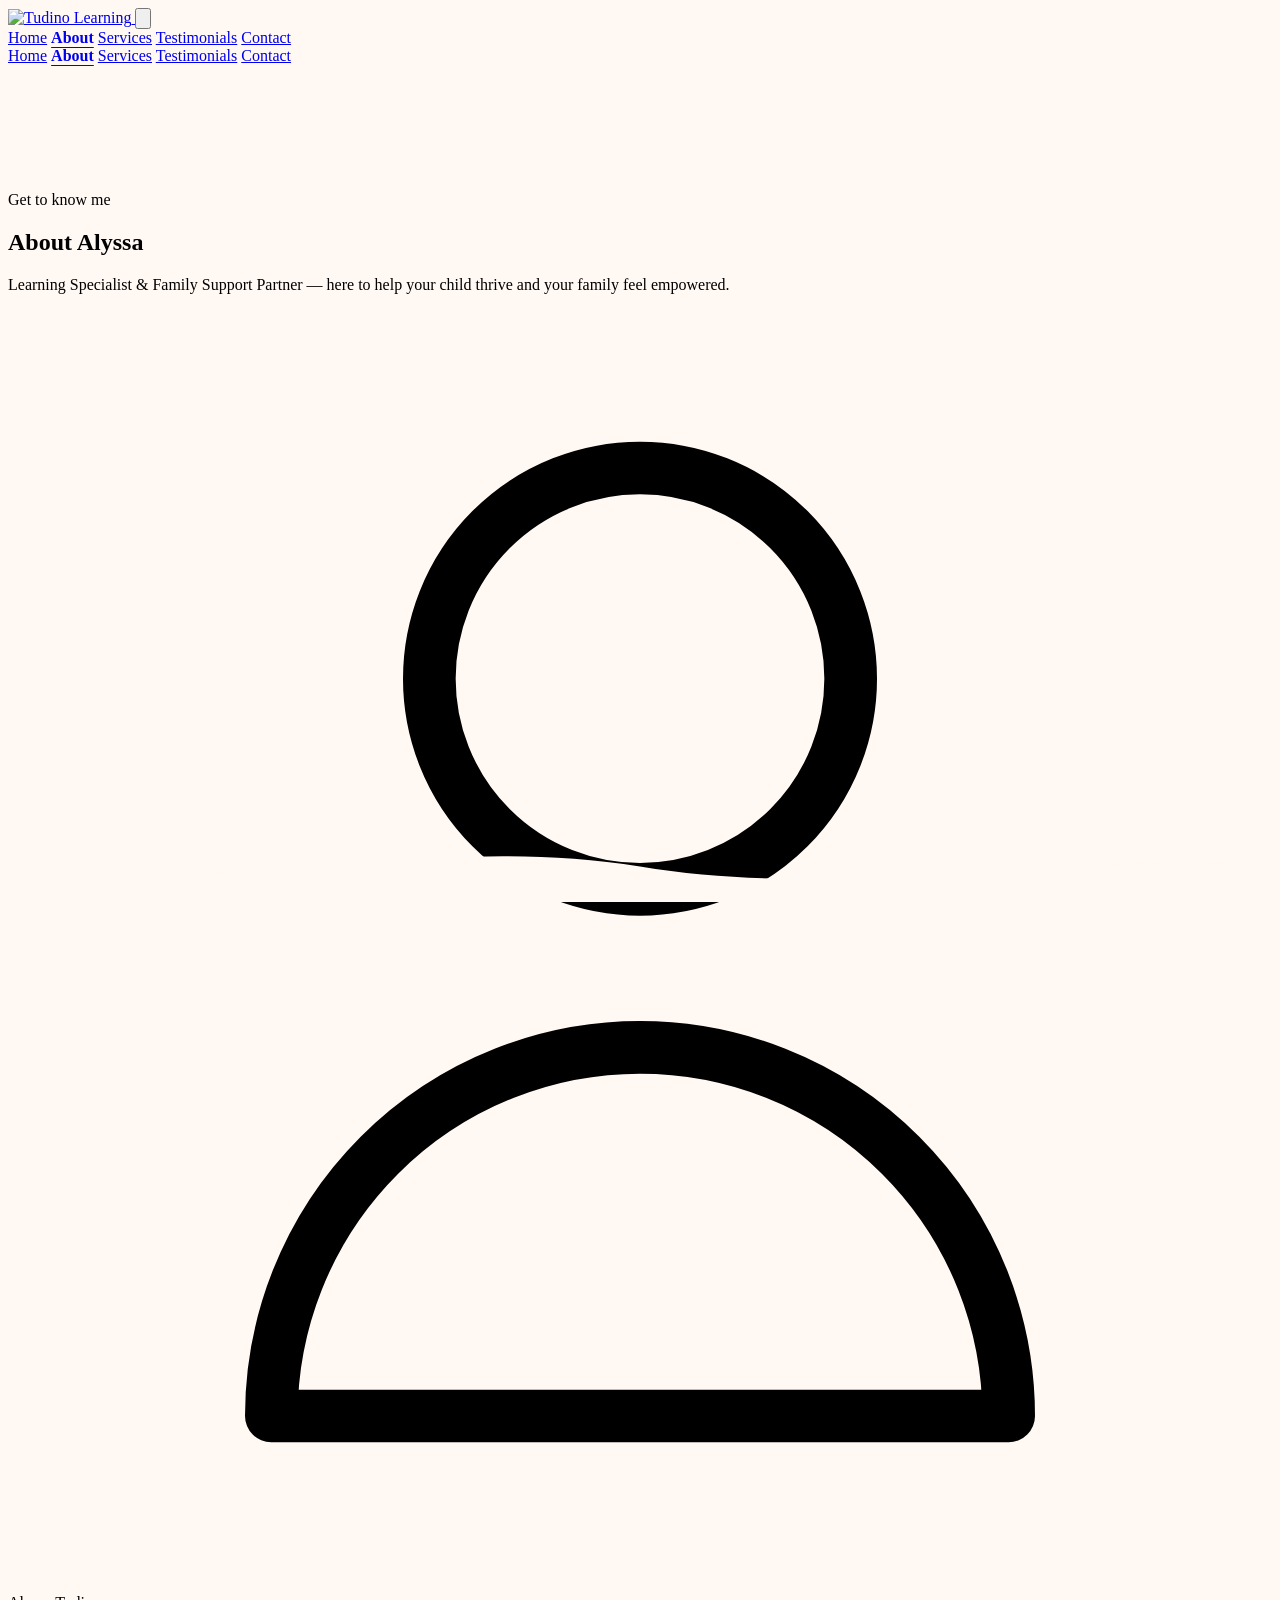
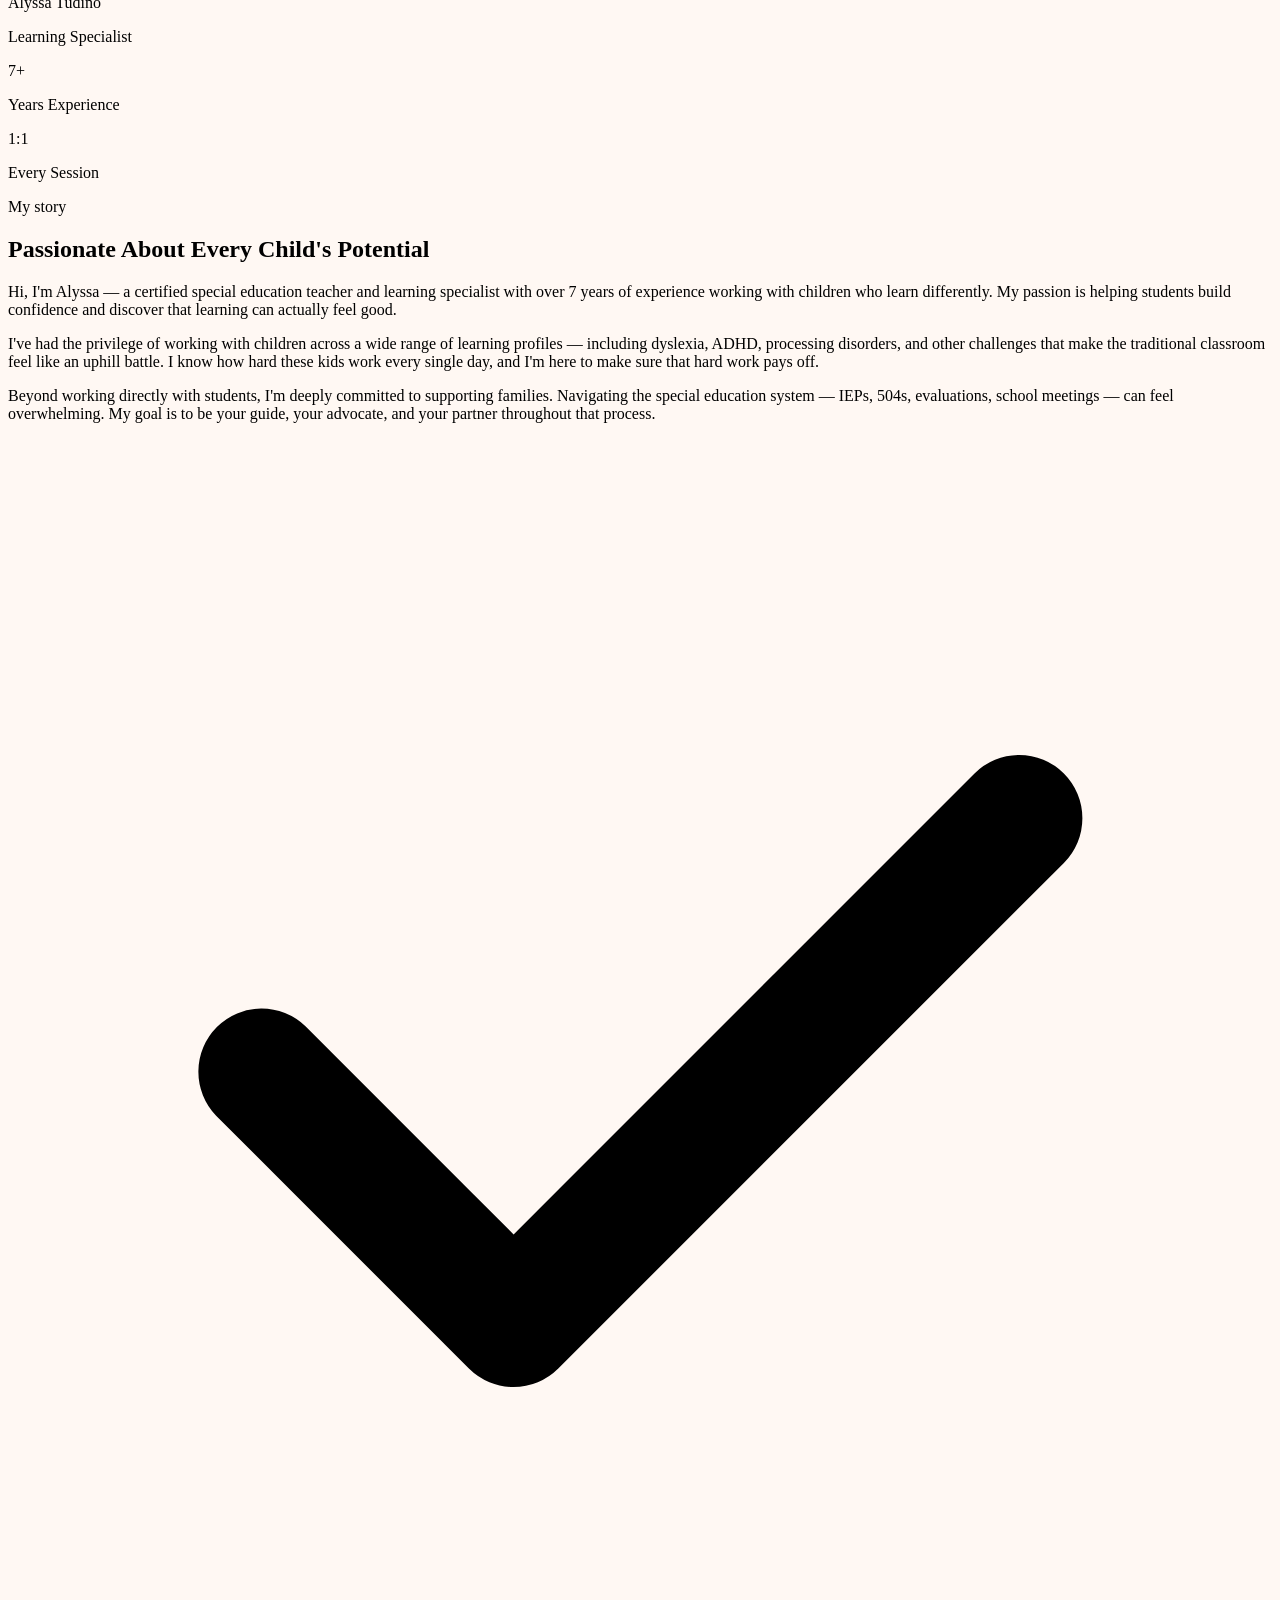
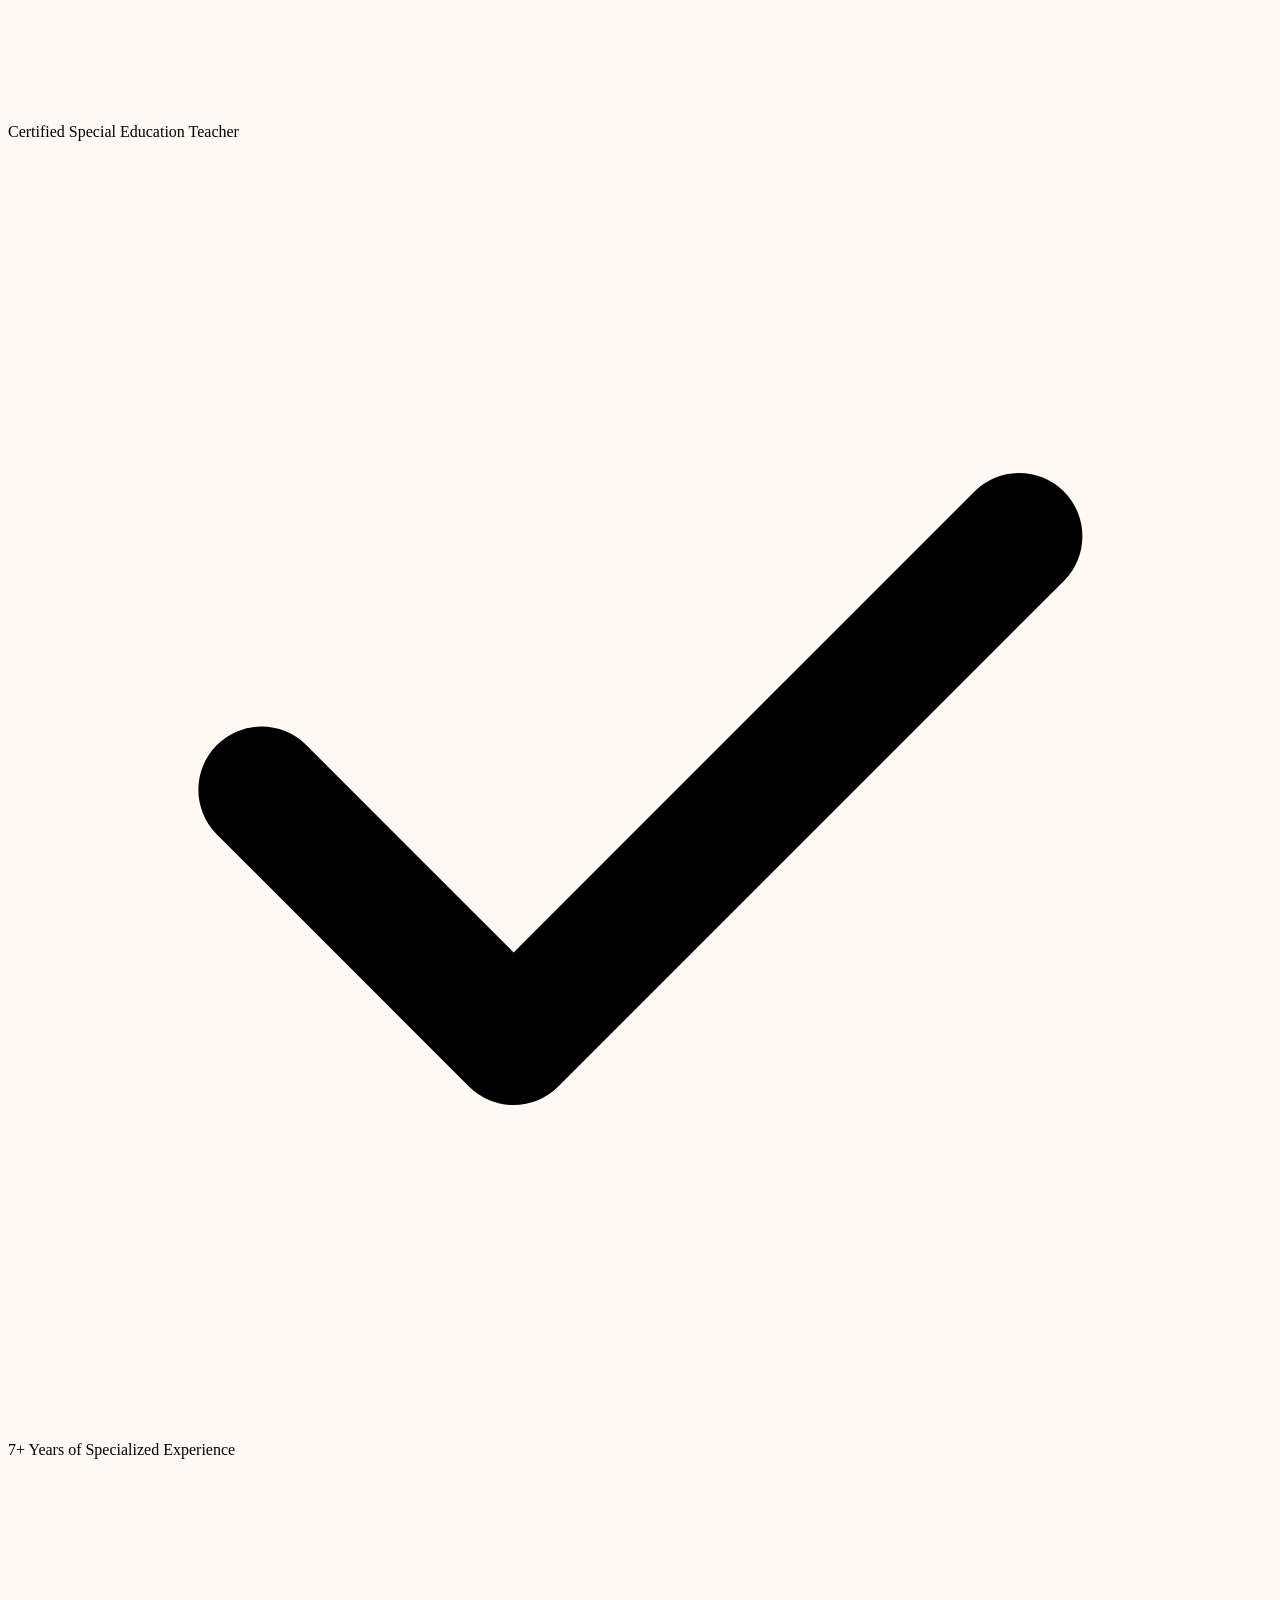
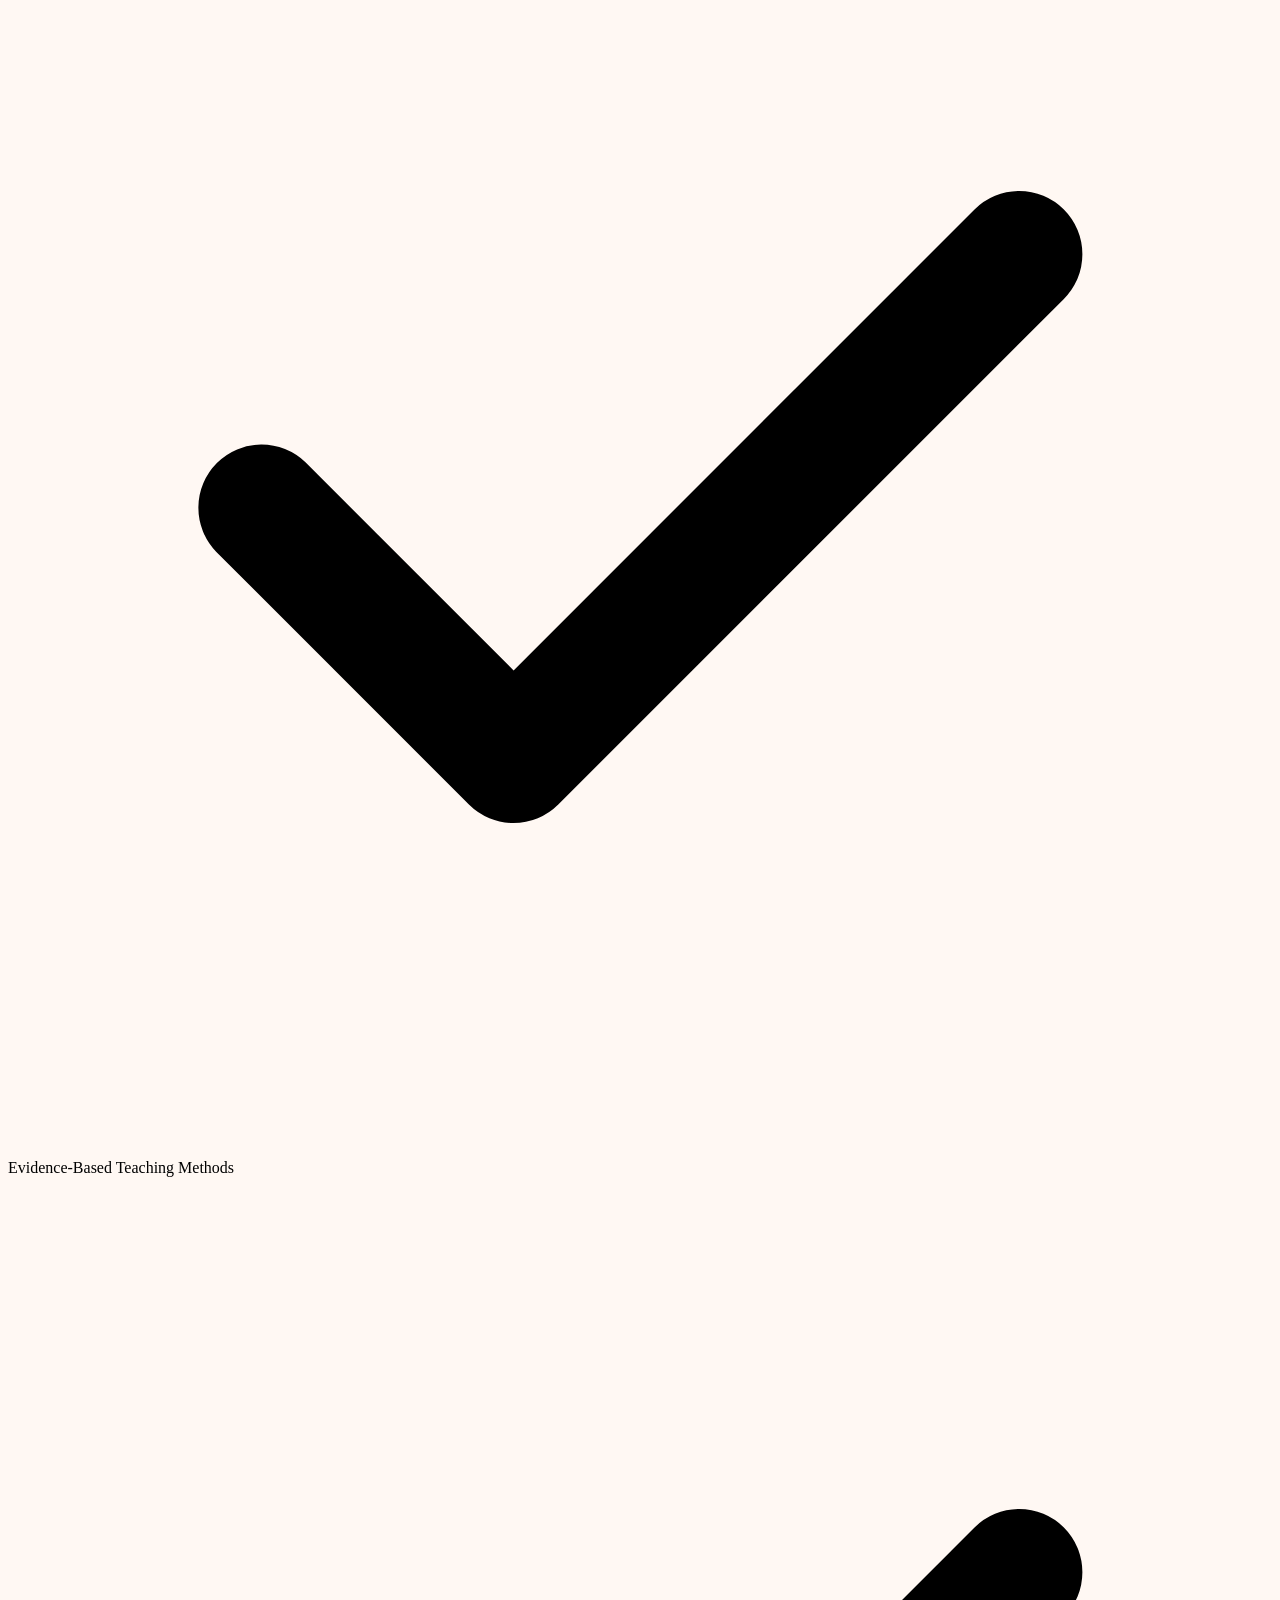
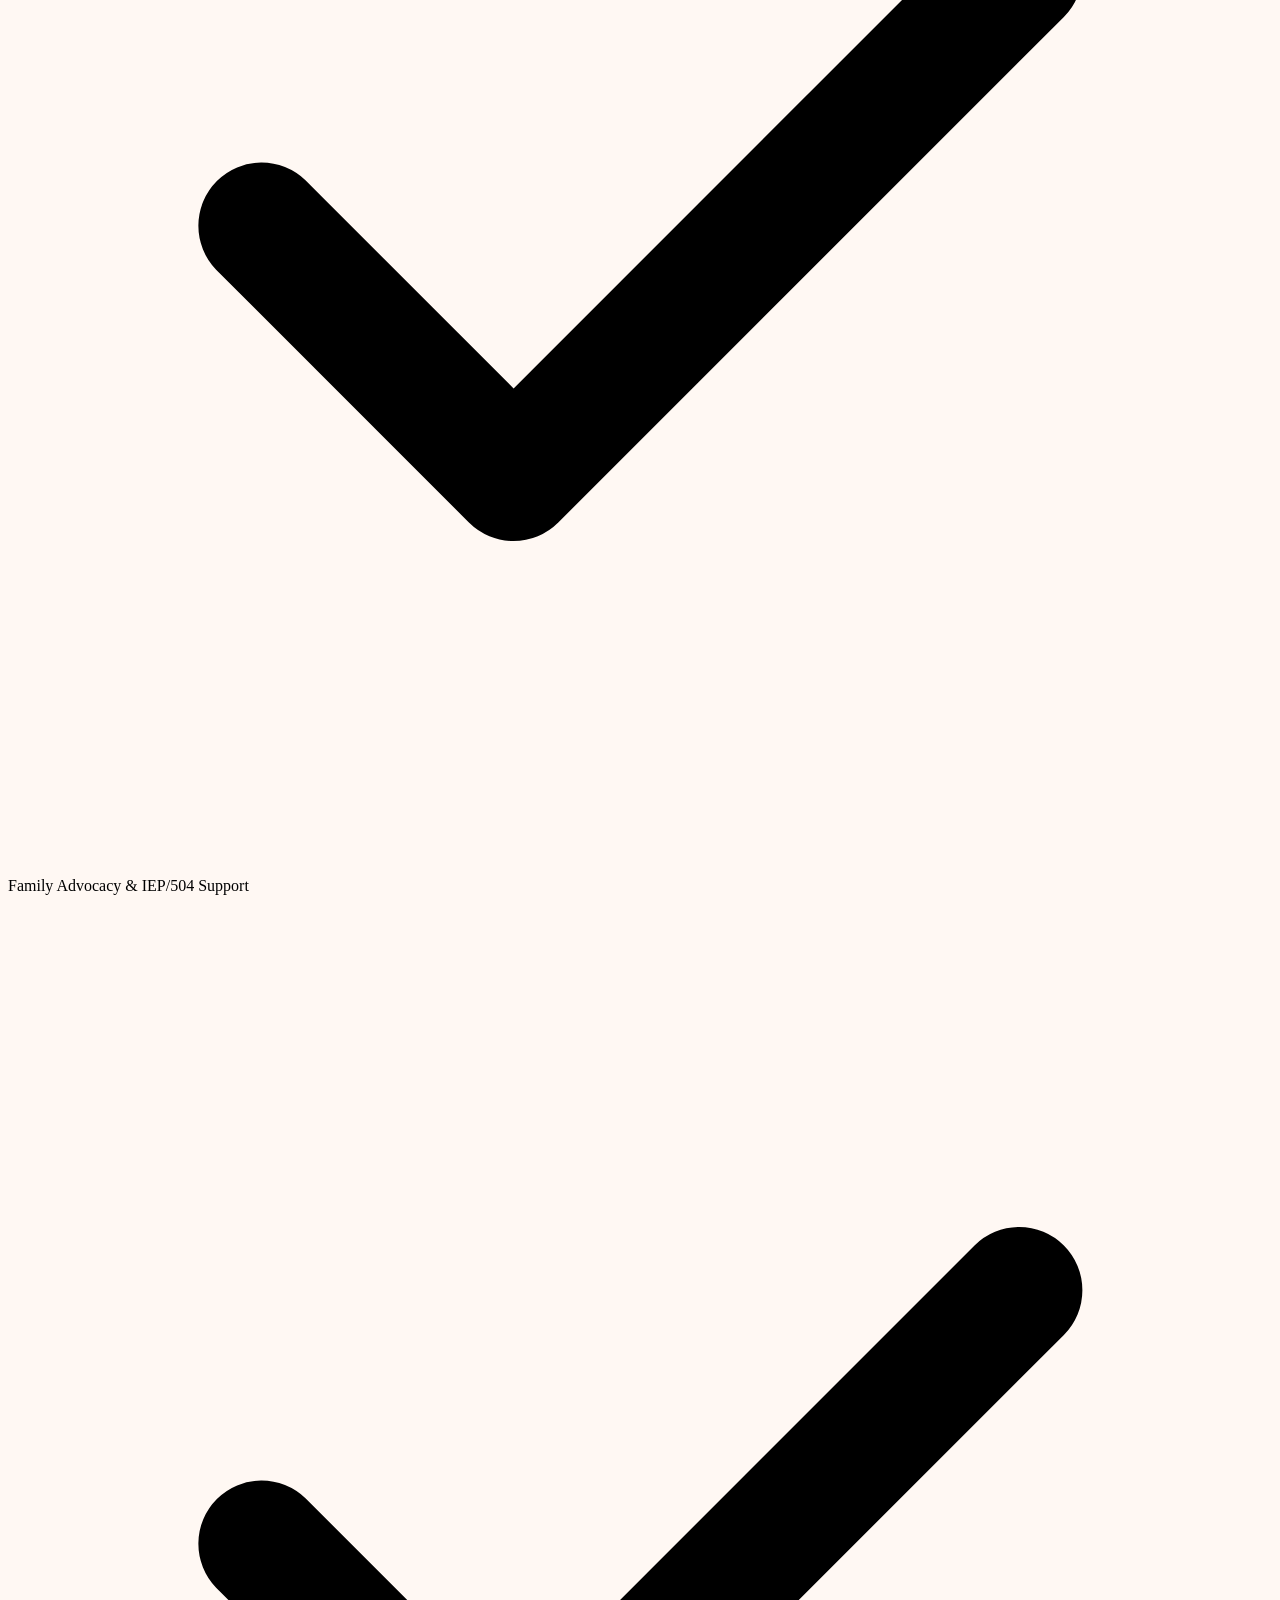
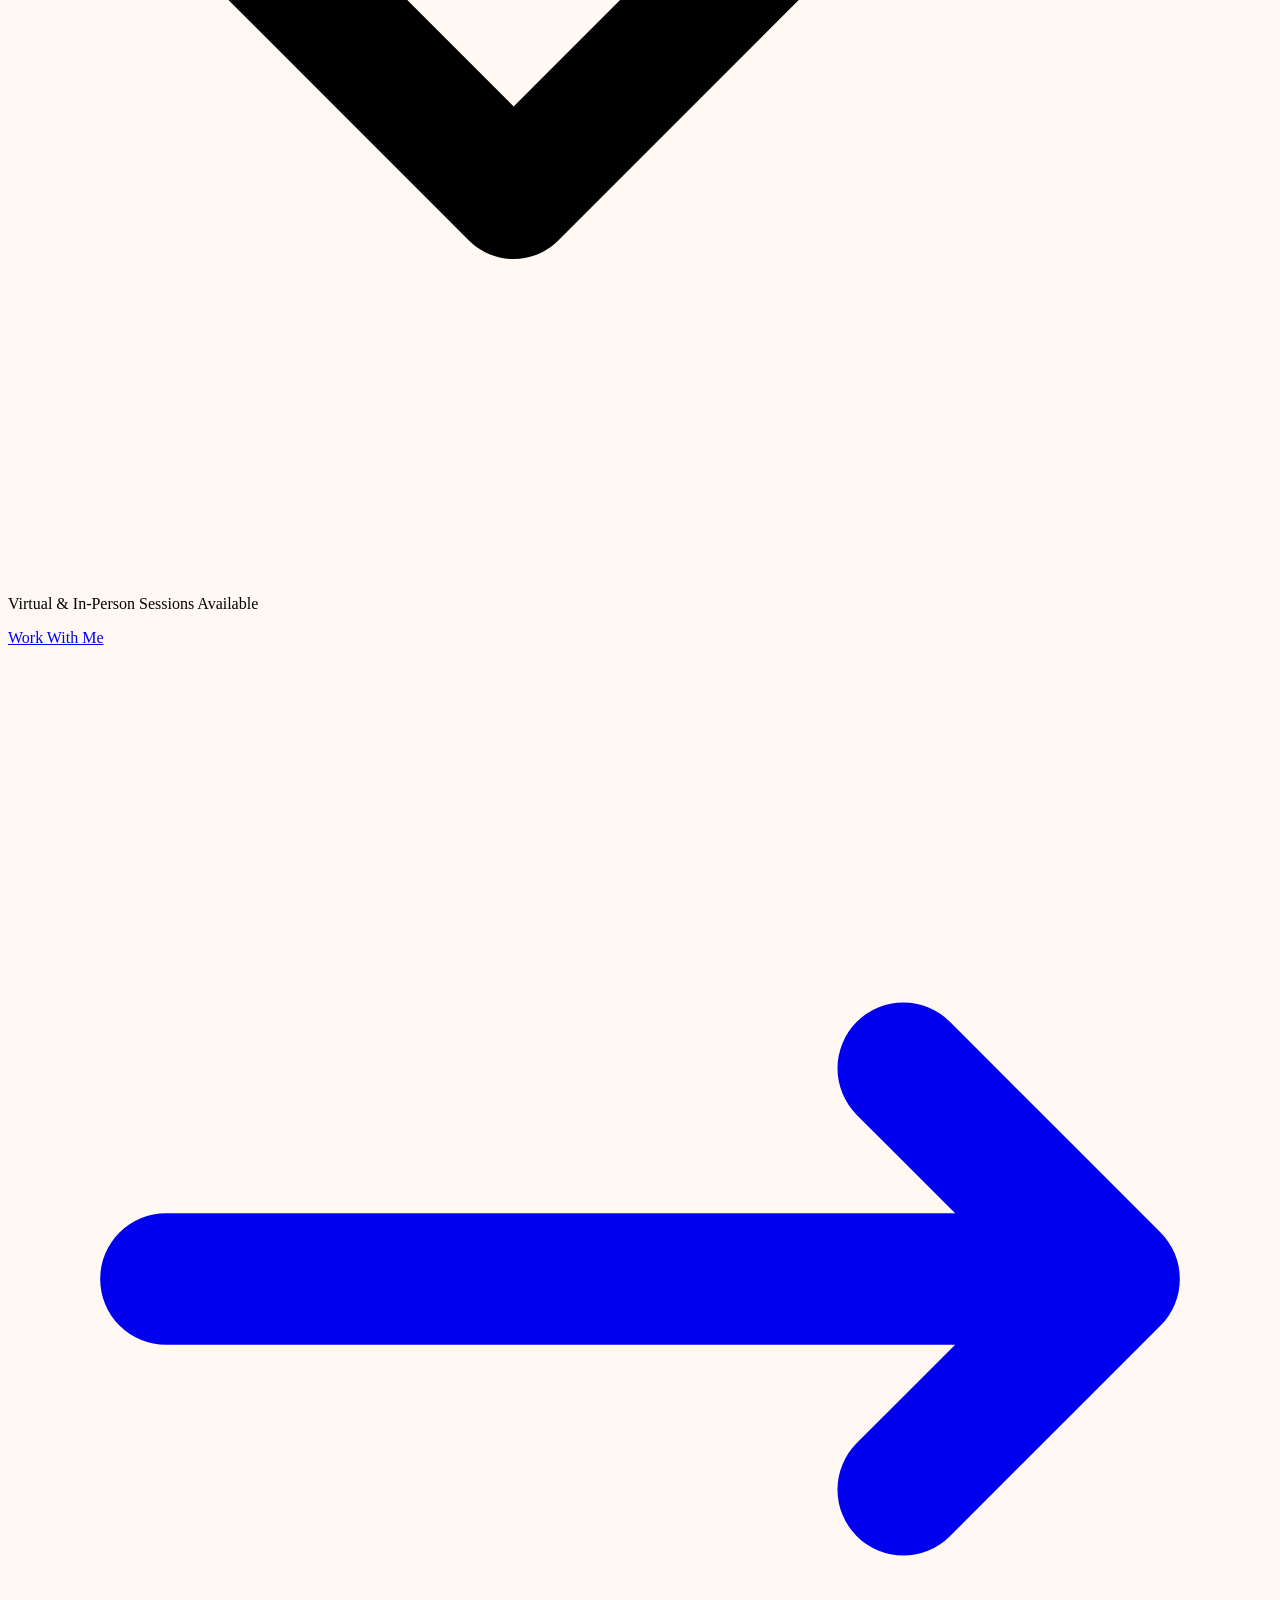
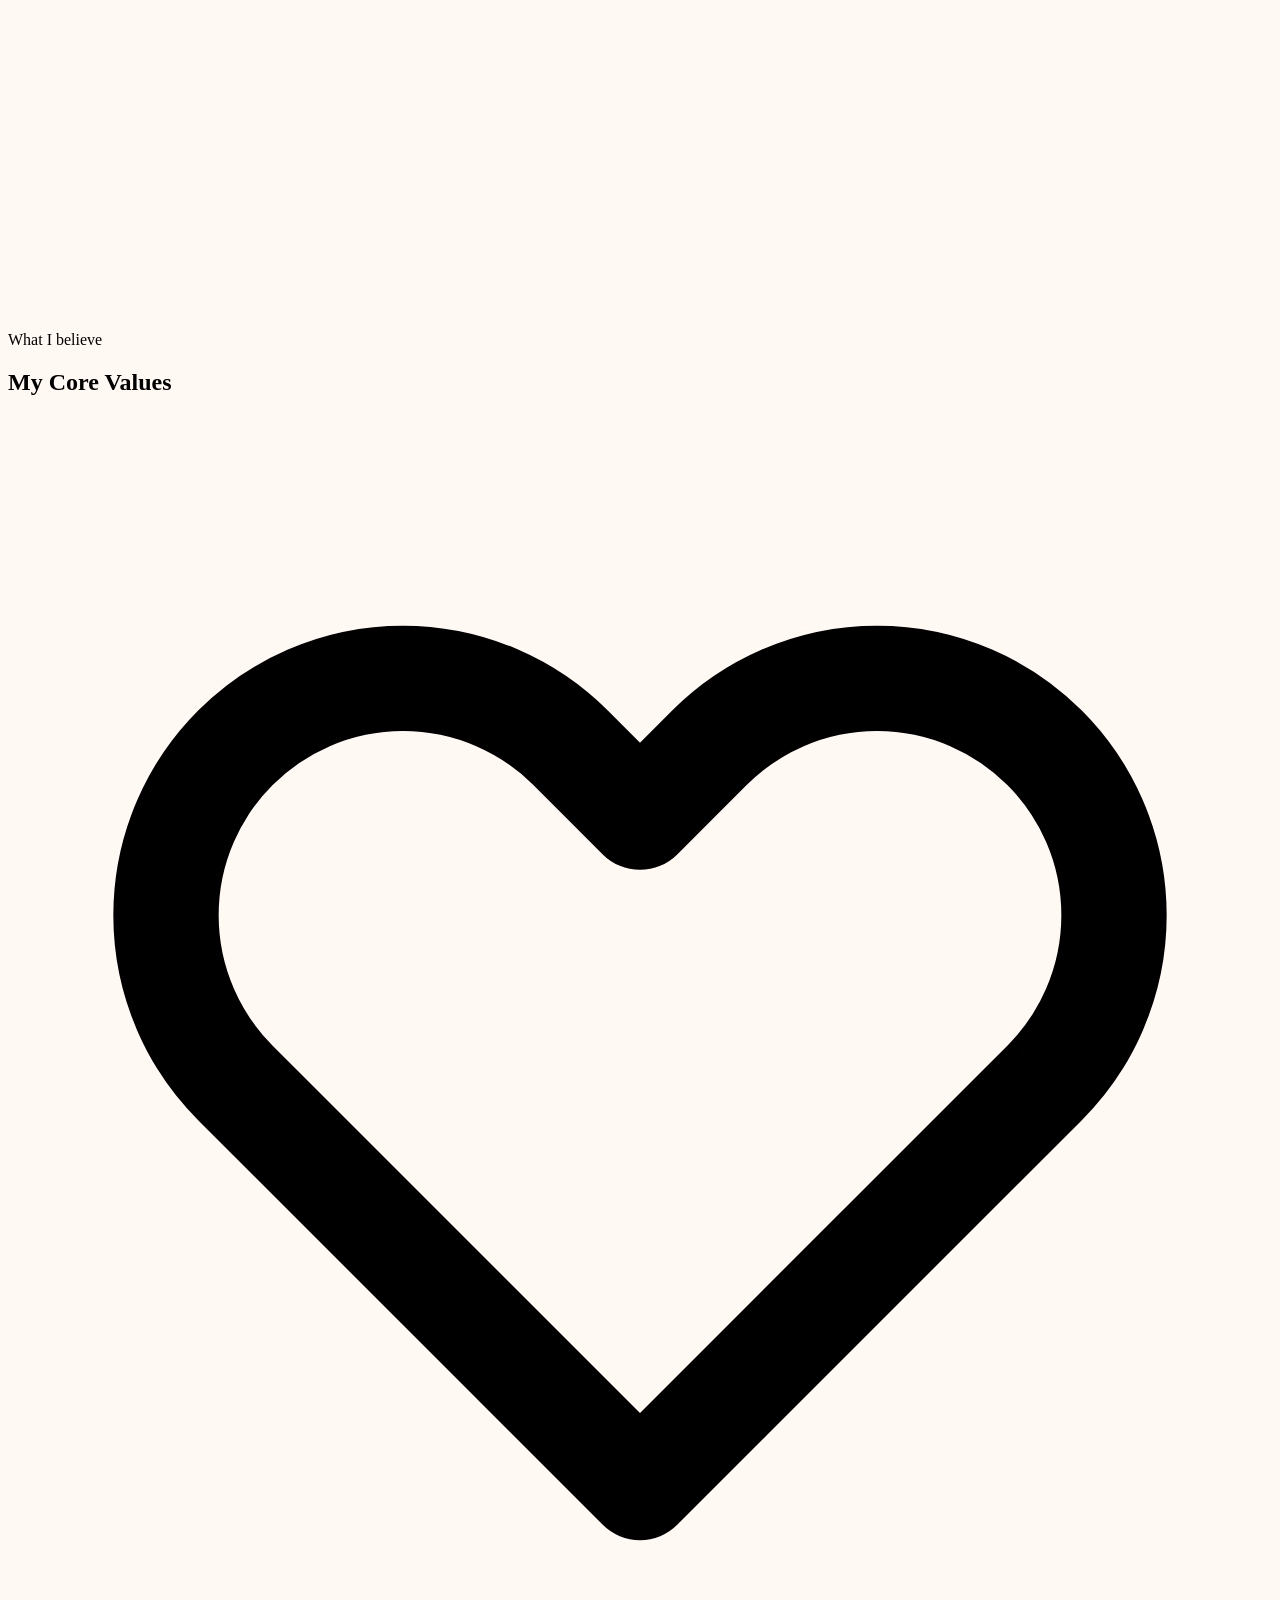
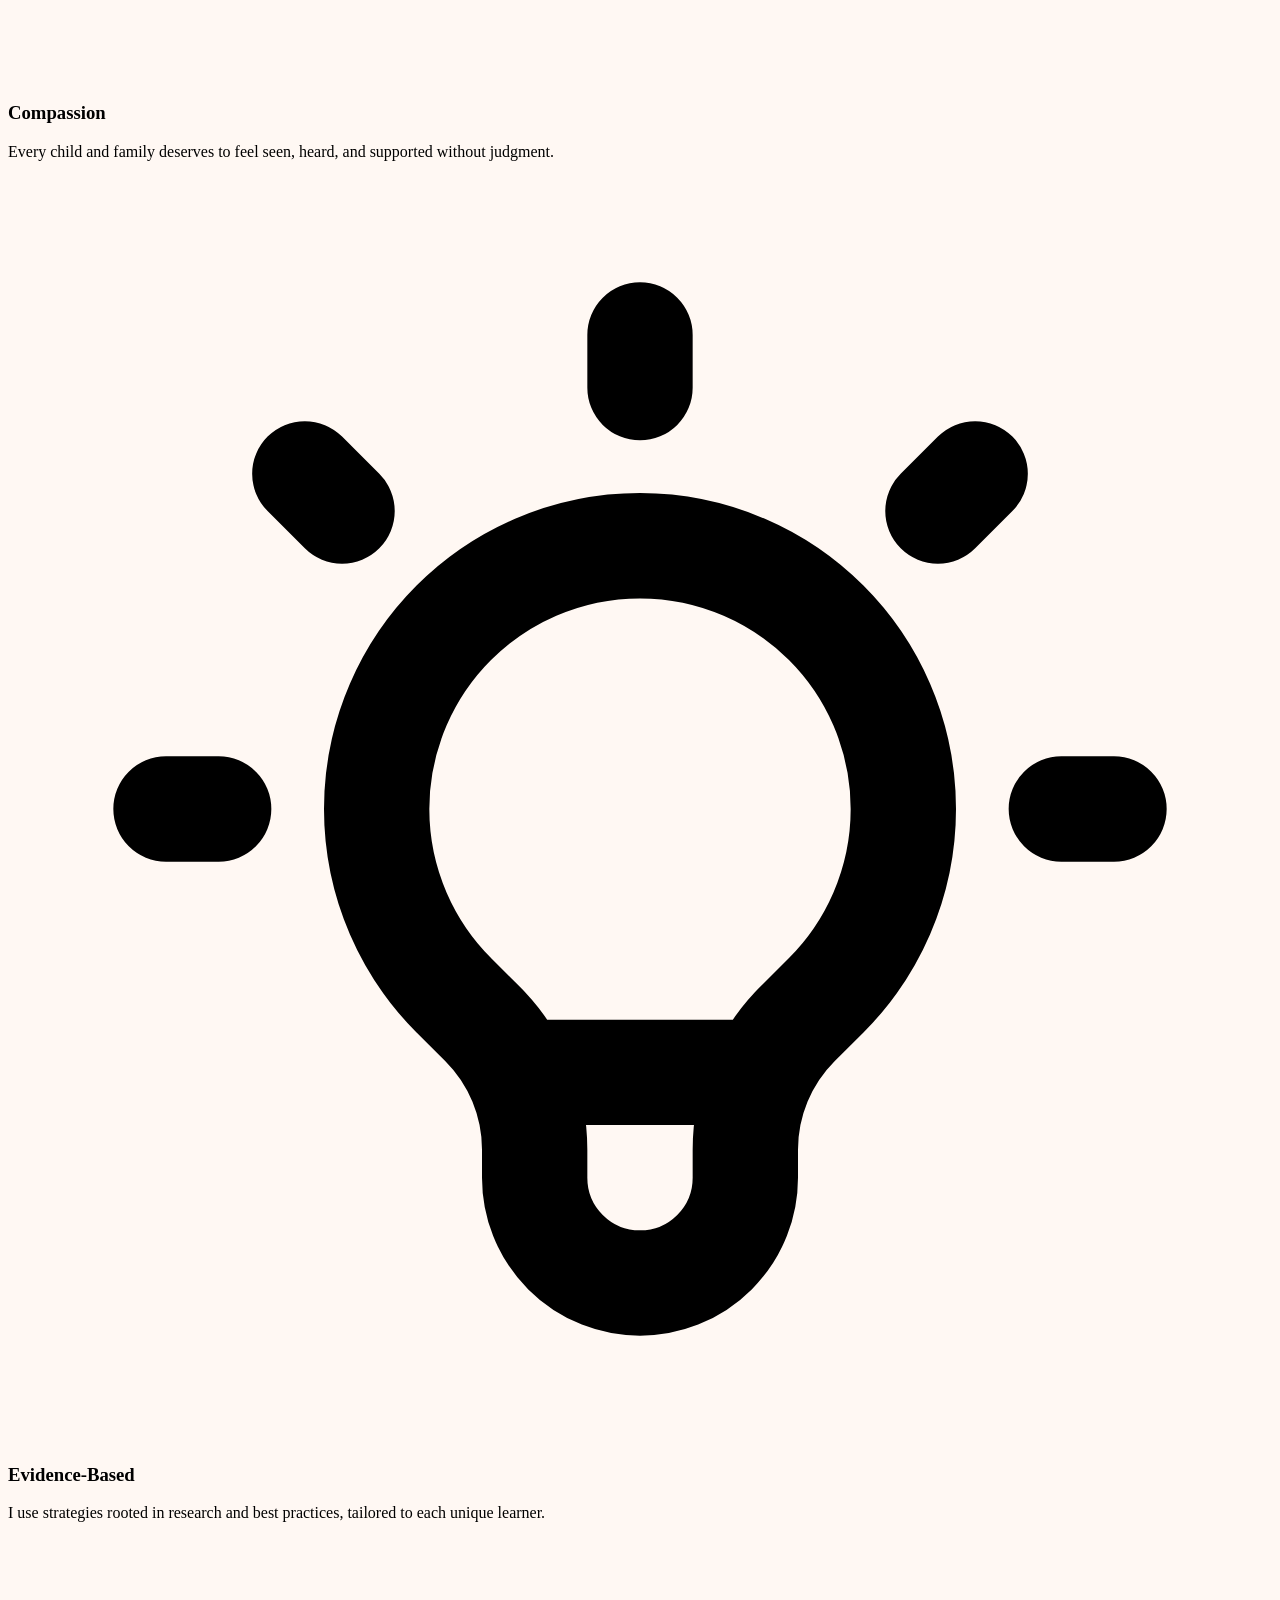
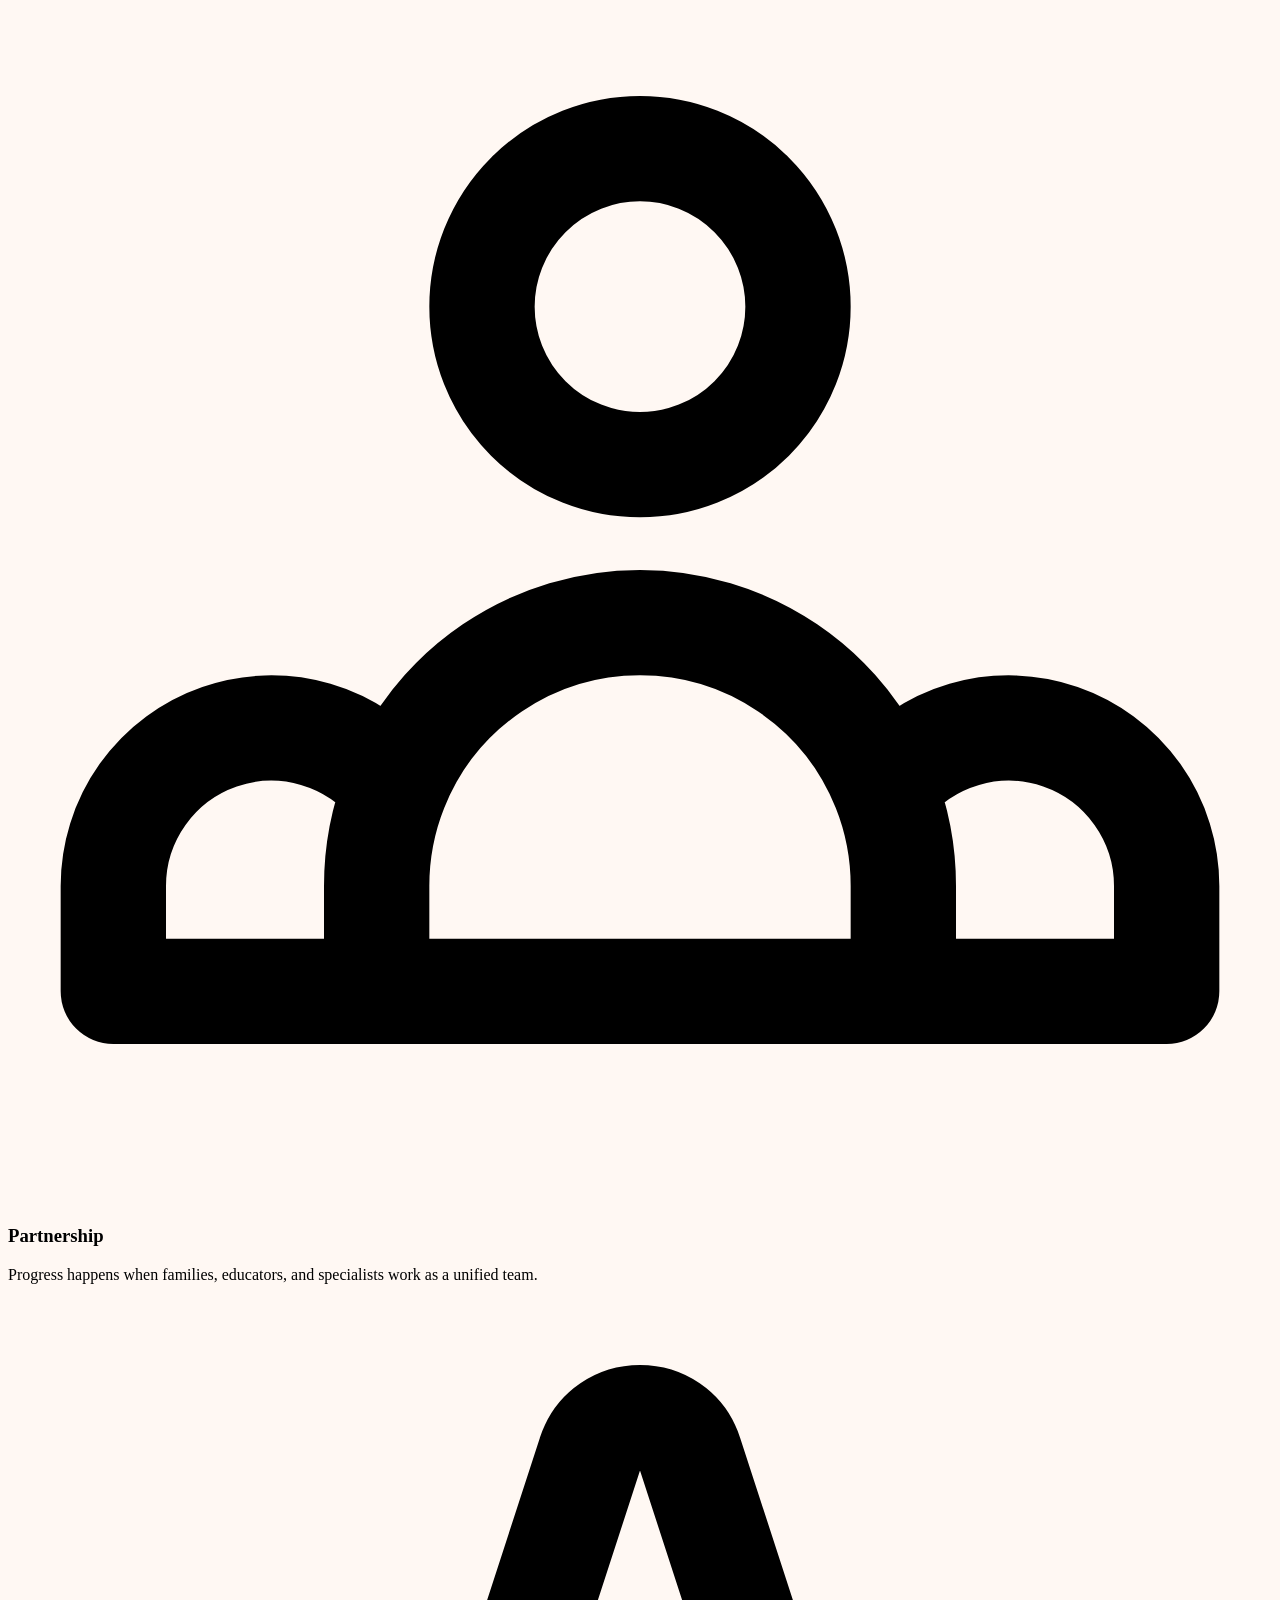
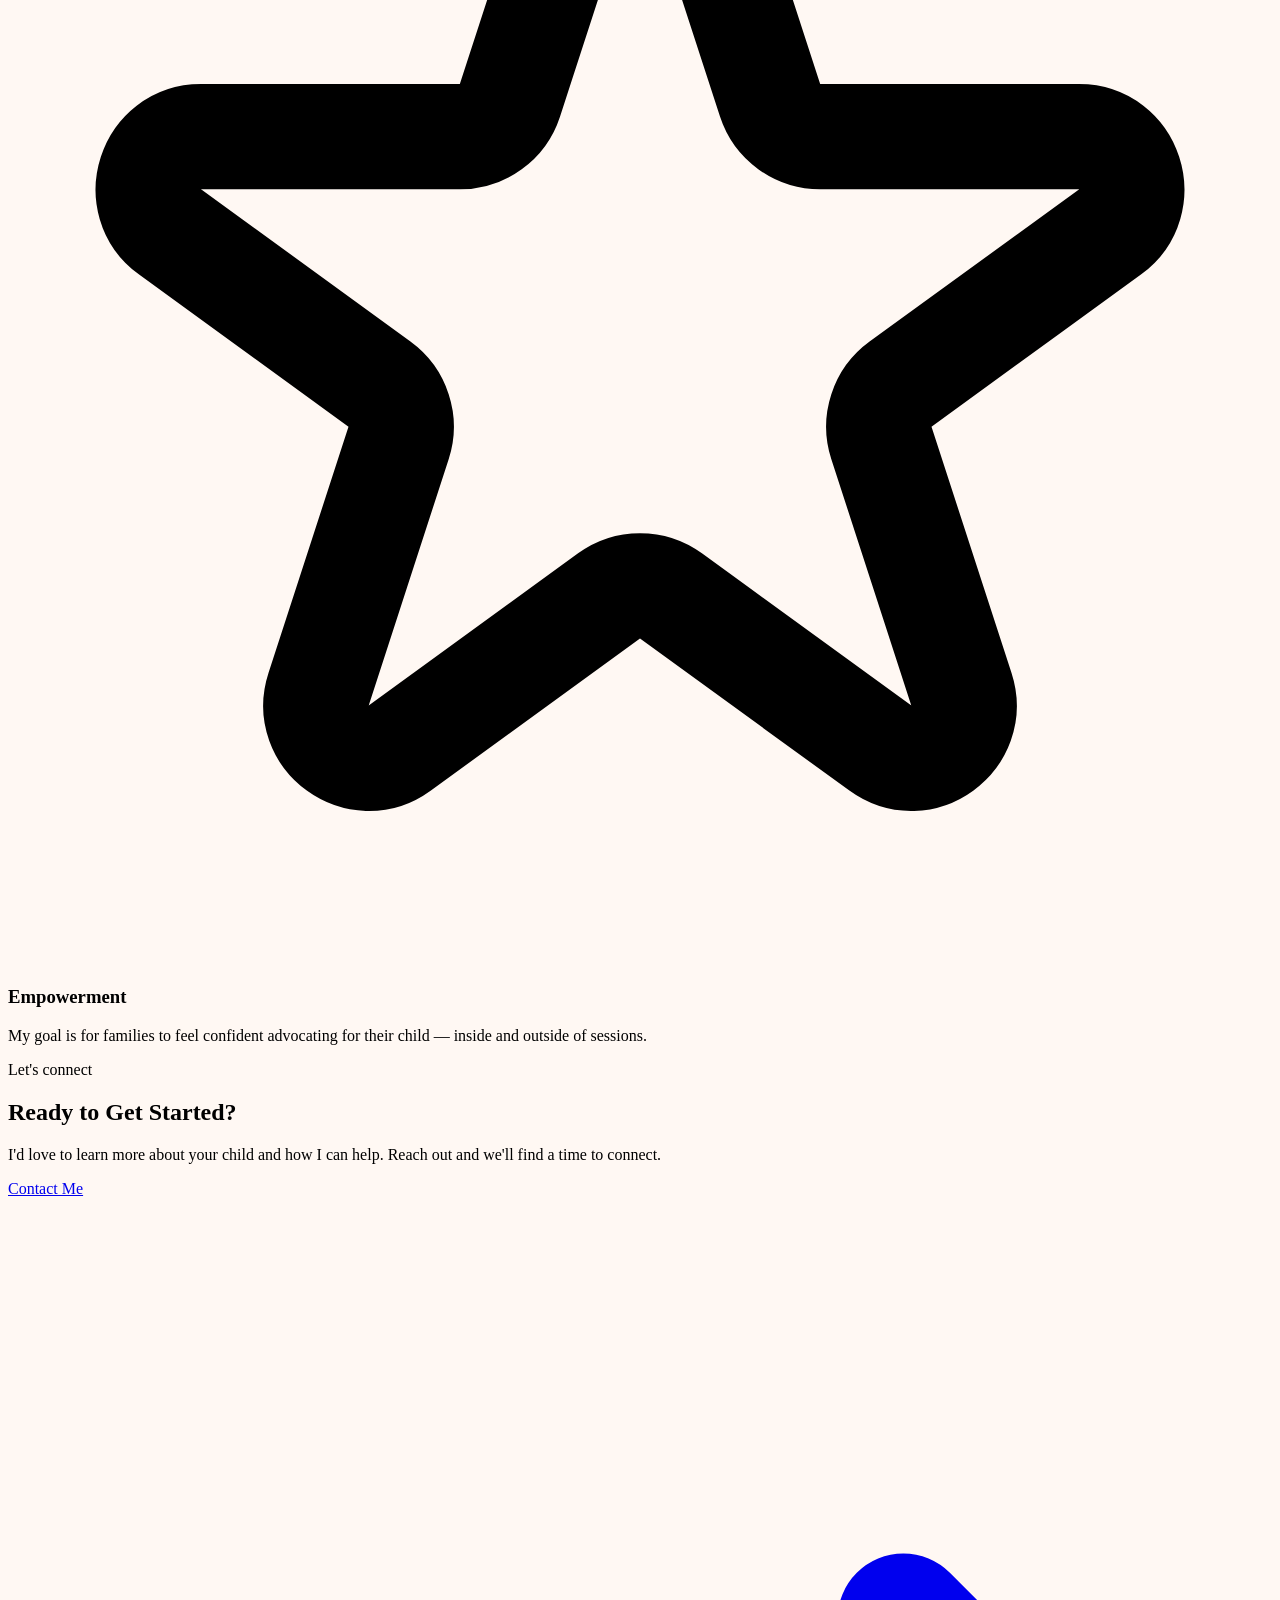
==== commit c1478df6: "first pass at new site" ====
--- a/about.html
+++ b/about.html
@@ -4,126 +4,177 @@
   <meta charset="UTF-8" />
   <meta name="viewport" content="width=device-width, initial-scale=1.0" />
   <title>About Alyssa — Tudino Learning</title>
-  <meta name="description" content="Meet Alyssa Tudino — a certified special education teacher with 7 years of experience helping students build skills, confidence, and independence." />
+  <meta name="description" content="Learn about Alyssa Tudino, a certified special education teacher with 7+ years of experience helping children with learning differences and supporting families." />
   <meta name="author" content="Alyssa Tudino" />
   <meta name="robots" content="index, follow" />
   <link rel="icon" type="image/svg+xml" href="images/logos/small.svg" />
   <link rel="preconnect" href="https://fonts.bunny.net" />
-  <link href="https://fonts.bunny.net/css?family=plus-jakarta-sans:400,500,600,700,800" rel="stylesheet" />
+  <link href="https://fonts.bunny.net/css?family=dancing-script:400,700&family=playfair-display:700,800&family=dm-sans:400,500,600" rel="stylesheet" />
   <script src="https://cdn.tailwindcss.com"></script>
   <script>
     tailwind.config = {
       theme: {
         extend: {
-          fontFamily: { sans: ['"Plus Jakarta Sans"', 'system-ui', 'sans-serif'] }
+          fontFamily: {
+            sans: ['"DM Sans"', 'system-ui', 'sans-serif'],
+            script: ['"Dancing Script"', 'cursive'],
+            display: ['"Playfair Display"', 'serif'],
+          }
         }
       }
     }
   </script>
   <link rel="stylesheet" href="css/styles.css" />
 </head>
-<body class="bg-white text-slate-900 font-sans antialiased">
-<div class="page pt-16">
+<body class="bg-[#FFF8F3] text-slate-900 font-sans antialiased">
+<div class="page">
 
-  <!-- PAGE HEADER -->
-  <section class="bg-slate-900 relative overflow-hidden py-20">
-    <div class="dot-pattern absolute inset-0"></div>
-    <div class="absolute inset-0 bg-gradient-to-br from-slate-900 to-teal-950 opacity-90"></div>
-    <div class="relative max-w-7xl mx-auto px-4 sm:px-6 lg:px-8">
-      <p class="text-teal-400 text-xs font-semibold uppercase tracking-widest mb-3">Meet Alyssa</p>
-      <h1 class="text-5xl font-extrabold text-white tracking-tight mb-4">About Me</h1>
-      <p class="text-slate-300 text-lg max-w-xl leading-relaxed">Educator · Learning Enthusiast · Family Supporter — helping students grow with confidence.</p>
+  <!-- HERO -->
+  <section class="bg-pink-600 relative pt-16 pb-28">
+    <div class="relative max-w-6xl mx-auto px-4 sm:px-6 lg:px-8 text-center">
+      <p class="font-script text-2xl text-pink-200 mb-3">Get to know me</p>
+      <h1 class="font-display text-5xl text-white font-bold mb-5">About Alyssa</h1>
+      <p class="text-pink-100 text-lg max-w-2xl mx-auto leading-relaxed">Learning Specialist &amp; Family Support Partner — here to help your child thrive and your family feel empowered.</p>
+    </div>
+    <div class="wave-divider">
+      <svg viewBox="0 0 1440 80" preserveAspectRatio="none" class="w-full block">
+        <path fill="#FFF8F3" d="M0,32 C240,80 480,0 720,40 C960,80 1200,20 1440,40 L1440,80 L0,80 Z"/>
+      </svg>
     </div>
   </section>
 
-  <!-- MAIN BIO -->
-  <section class="py-20 bg-white">
-    <div class="max-w-7xl mx-auto px-4 sm:px-6 lg:px-8">
-      <div class="grid grid-cols-1 lg:grid-cols-2 gap-16 items-start">
+  <!-- BIO SECTION -->
+  <section class="py-20">
+    <div class="max-w-6xl mx-auto px-4 sm:px-6 lg:px-8">
+      <div class="grid grid-cols-1 md:grid-cols-2 gap-14 items-start">
 
-        <!-- Photo / Identity card -->
-        <div class="sticky top-24">
-          <div class="relative bg-gradient-to-b from-teal-600 to-slate-800 rounded-2xl overflow-hidden h-[480px] flex flex-col justify-end shadow-2xl">
-            <!-- Decorative background shapes -->
-            <div class="absolute top-8 right-8 w-32 h-32 bg-white/5 rounded-full"></div>
-            <div class="absolute top-20 left-6 w-16 h-16 bg-teal-400/10 rounded-full"></div>
-            <div class="absolute inset-0 flex items-center justify-center">
-              <div class="text-center">
-                <div class="w-28 h-28 bg-white/10 rounded-full mx-auto mb-4 flex items-center justify-center border-2 border-white/20">
-                  <svg class="w-14 h-14 text-white/60" fill="currentColor" viewBox="0 0 24 24"><path d="M12 12c2.7 0 4.8-2.1 4.8-4.8S14.7 2.4 12 2.4 7.2 4.5 7.2 7.2 9.3 12 12 12zm0 2.4c-3.2 0-9.6 1.6-9.6 4.8v2.4h19.2v-2.4c0-3.2-6.4-4.8-9.6-4.8z"/></svg>
-                </div>
-                <p class="text-white/50 text-sm font-medium">Photo Coming Soon</p>
-              </div>
+        <!-- Photo placeholder -->
+        <div class="flex flex-col gap-4">
+          <div class="w-full aspect-[4/5] rounded-3xl bg-gradient-to-br from-pink-300 to-rose-200 flex items-center justify-center shadow-xl overflow-hidden">
+            <div class="text-center">
+              <svg class="w-20 h-20 text-white/60 mx-auto mb-3" fill="none" stroke="currentColor" stroke-width="1" viewBox="0 0 24 24"><path stroke-linecap="round" stroke-linejoin="round" d="M16 7a4 4 0 11-8 0 4 4 0 018 0zM12 14a7 7 0 00-7 7h14a7 7 0 00-7-7z"/></svg>
+              <p class="text-white/70 text-sm font-medium">Alyssa Tudino</p>
+              <p class="text-white/50 text-xs">Learning Specialist</p>
             </div>
-            <!-- Name overlay at bottom -->
-            <div class="relative bg-gradient-to-t from-slate-900/90 to-transparent px-8 py-6">
-              <p class="text-white font-bold text-2xl">Alyssa Tudino</p>
-              <p class="text-teal-300 text-sm mt-1">Learning Specialist &amp; Family Support Partner</p>
-              <div class="flex flex-wrap gap-2 mt-4">
-                <span class="bg-white/10 text-white/80 text-xs font-medium px-3 py-1 rounded-full">Certified Teacher</span>
-                <span class="bg-white/10 text-white/80 text-xs font-medium px-3 py-1 rounded-full">7+ Years Experience</span>
-                <span class="bg-white/10 text-white/80 text-xs font-medium px-3 py-1 rounded-full">Special Education</span>
-              </div>
+          </div>
+          <div class="grid grid-cols-2 gap-4">
+            <div class="bg-[#C8F5EC] rounded-2xl p-5 text-center">
+              <p class="font-display text-3xl font-bold text-emerald-700">7+</p>
+              <p class="text-slate-600 text-xs font-medium mt-1">Years Experience</p>
+            </div>
+            <div class="bg-[#FFCDB8] rounded-2xl p-5 text-center">
+              <p class="font-display text-3xl font-bold text-orange-700">1:1</p>
+              <p class="text-slate-600 text-xs font-medium mt-1">Every Session</p>
             </div>
           </div>
         </div>
 
         <!-- Bio text -->
-        <div>
-          <p class="text-teal-600 text-xs font-semibold uppercase tracking-widest mb-3">Background</p>
-          <h2 class="text-3xl font-extrabold text-slate-900 tracking-tight mb-6">Hi! I'm Alyssa.</h2>
-          <div class="space-y-5 text-slate-600 leading-relaxed">
-            <p>I'm a certified teacher with 7 years of experience in special education across both elementary and middle school settings — and a genuine love for helping students and families feel confident and supported.</p>
-            <p>I've had the opportunity to work with students with a wide range of learning needs, and one of my favorite parts of teaching is helping them build skills, confidence, and independence in a way that feels achievable and encouraging. I also really value working closely with families, supporting them in understanding and navigating their child's educational journey — both in and out of the classroom.</p>
-            <p>In addition to my classroom experience, I've provided individualized tutoring for students of all ages, which has allowed me to meet learners where they are and tailor instruction to fit their unique strengths and pace.</p>
-            <p>I also have a lot of experience supporting students through important transitions — like moving from elementary to middle school and middle to high school — and I love helping students feel more prepared, organized, and confident during those big changes.</p>
-            <p>Through my work in schools, I've seen just how powerful it is when families and educators are truly working together. That's what inspired me to create Tudino Learning — so I can support not just students, but families as they navigate and feel confident in their child's learning experience every step of the way.</p>
+        <div class="space-y-5">
+          <p class="font-script text-2xl text-pink-500">My story</p>
+          <h2 class="font-display text-3xl text-slate-900 font-bold leading-tight">Passionate About Every Child's Potential</h2>
+          <p class="text-slate-600 leading-relaxed">Hi, I'm Alyssa — a certified special education teacher and learning specialist with over 7 years of experience working with children who learn differently. My passion is helping students build confidence and discover that learning can actually feel good.</p>
+          <p class="text-slate-600 leading-relaxed">I've had the privilege of working with children across a wide range of learning profiles — including dyslexia, ADHD, processing disorders, and other challenges that make the traditional classroom feel like an uphill battle. I know how hard these kids work every single day, and I'm here to make sure that hard work pays off.</p>
+          <p class="text-slate-600 leading-relaxed">Beyond working directly with students, I'm deeply committed to supporting families. Navigating the special education system — IEPs, 504s, evaluations, school meetings — can feel overwhelming. My goal is to be your guide, your advocate, and your partner throughout that process.</p>
+
+          <div class="pt-4 space-y-3">
+            <div class="flex items-center gap-3">
+              <div class="w-8 h-8 bg-pink-100 rounded-full flex items-center justify-center flex-shrink-0">
+                <svg class="w-4 h-4 text-pink-600" fill="currentColor" viewBox="0 0 20 20"><path fill-rule="evenodd" d="M16.707 5.293a1 1 0 010 1.414l-8 8a1 1 0 01-1.414 0l-4-4a1 1 0 011.414-1.414L8 12.586l7.293-7.293a1 1 0 011.414 0z" clip-rule="evenodd"/></svg>
+              </div>
+              <p class="text-slate-700 text-sm font-medium">Certified Special Education Teacher</p>
+            </div>
+            <div class="flex items-center gap-3">
+              <div class="w-8 h-8 bg-pink-100 rounded-full flex items-center justify-center flex-shrink-0">
+                <svg class="w-4 h-4 text-pink-600" fill="currentColor" viewBox="0 0 20 20"><path fill-rule="evenodd" d="M16.707 5.293a1 1 0 010 1.414l-8 8a1 1 0 01-1.414 0l-4-4a1 1 0 011.414-1.414L8 12.586l7.293-7.293a1 1 0 011.414 0z" clip-rule="evenodd"/></svg>
+              </div>
+              <p class="text-slate-700 text-sm font-medium">7+ Years of Specialized Experience</p>
+            </div>
+            <div class="flex items-center gap-3">
+              <div class="w-8 h-8 bg-pink-100 rounded-full flex items-center justify-center flex-shrink-0">
+                <svg class="w-4 h-4 text-pink-600" fill="currentColor" viewBox="0 0 20 20"><path fill-rule="evenodd" d="M16.707 5.293a1 1 0 010 1.414l-8 8a1 1 0 01-1.414 0l-4-4a1 1 0 011.414-1.414L8 12.586l7.293-7.293a1 1 0 011.414 0z" clip-rule="evenodd"/></svg>
+              </div>
+              <p class="text-slate-700 text-sm font-medium">Evidence-Based Teaching Methods</p>
+            </div>
+            <div class="flex items-center gap-3">
+              <div class="w-8 h-8 bg-pink-100 rounded-full flex items-center justify-center flex-shrink-0">
+                <svg class="w-4 h-4 text-pink-600" fill="currentColor" viewBox="0 0 20 20"><path fill-rule="evenodd" d="M16.707 5.293a1 1 0 010 1.414l-8 8a1 1 0 01-1.414 0l-4-4a1 1 0 011.414-1.414L8 12.586l7.293-7.293a1 1 0 011.414 0z" clip-rule="evenodd"/></svg>
+              </div>
+              <p class="text-slate-700 text-sm font-medium">Family Advocacy &amp; IEP/504 Support</p>
+            </div>
+            <div class="flex items-center gap-3">
+              <div class="w-8 h-8 bg-pink-100 rounded-full flex items-center justify-center flex-shrink-0">
+                <svg class="w-4 h-4 text-pink-600" fill="currentColor" viewBox="0 0 20 20"><path fill-rule="evenodd" d="M16.707 5.293a1 1 0 010 1.414l-8 8a1 1 0 01-1.414 0l-4-4a1 1 0 011.414-1.414L8 12.586l7.293-7.293a1 1 0 011.414 0z" clip-rule="evenodd"/></svg>
+              </div>
+              <p class="text-slate-700 text-sm font-medium">Virtual &amp; In-Person Sessions Available</p>
+            </div>
           </div>
 
-          <div class="mt-10 flex flex-wrap gap-4">
-            <a href="tutoring.html" class="inline-flex items-center gap-2 px-6 py-3 bg-teal-600 text-white font-semibold text-sm rounded-lg hover:bg-teal-700 transition-colors">
-              View Services
+          <div class="pt-4">
+            <a href="contact.html" class="inline-flex items-center gap-2 px-7 py-3 bg-pink-600 text-white font-semibold rounded-full hover:bg-pink-700 transition-colors">
+              Work With Me
               <svg class="w-4 h-4" fill="none" stroke="currentColor" stroke-width="2.5" viewBox="0 0 24 24"><path stroke-linecap="round" stroke-linejoin="round" d="M17 8l4 4m0 0l-4 4m4-4H3"/></svg>
-            </a>
-            <a href="contact.html" class="inline-flex items-center gap-2 px-6 py-3 border border-slate-200 text-slate-700 font-semibold text-sm rounded-lg hover:border-teal-300 hover:text-teal-700 transition-colors">
-              Get in Touch
             </a>
           </div>
         </div>
-
       </div>
     </div>
   </section>
 
-  <!-- VALUES -->
-  <section class="py-20 bg-slate-50">
-    <div class="max-w-7xl mx-auto px-4 sm:px-6 lg:px-8">
-      <div class="text-center mb-14">
-        <p class="text-teal-600 text-xs font-semibold uppercase tracking-widest mb-3">My Approach</p>
-        <h2 class="text-3xl font-extrabold text-slate-900 tracking-tight">What I Believe In</h2>
+  <!-- CORE VALUES -->
+  <section class="py-20 bg-white">
+    <div class="max-w-6xl mx-auto px-4 sm:px-6 lg:px-8">
+      <div class="text-center mb-12">
+        <p class="font-script text-2xl text-pink-500 mb-2">What I believe</p>
+        <h2 class="font-display text-4xl text-slate-900 font-bold">My Core Values</h2>
       </div>
-      <div class="grid grid-cols-1 md:grid-cols-3 gap-8">
-        <div class="bg-white p-8 rounded-2xl border border-slate-100 shadow-sm">
-          <div class="w-12 h-12 bg-teal-50 rounded-xl flex items-center justify-center mb-5">
-            <svg class="w-6 h-6 text-teal-600" fill="none" stroke="currentColor" stroke-width="1.5" viewBox="0 0 24 24"><path stroke-linecap="round" stroke-linejoin="round" d="M9.813 15.904L9 18.75l-.813-2.846a4.5 4.5 0 00-3.09-3.09L2.25 12l2.846-.813a4.5 4.5 0 003.09-3.09L9 5.25l.813 2.846a4.5 4.5 0 003.09 3.09L15.75 12l-2.846.813a4.5 4.5 0 00-3.09 3.09zM18.259 8.715L18 9.75l-.259-1.035a3.375 3.375 0 00-2.455-2.456L14.25 6l1.036-.259a3.375 3.375 0 002.455-2.456L18 2.25l.259 1.035a3.375 3.375 0 002.456 2.456L21.75 6l-1.035.259a3.375 3.375 0 00-2.456 2.456z"/></svg>
+      <div class="grid grid-cols-1 sm:grid-cols-2 lg:grid-cols-4 gap-5">
+        <div class="bg-[#C8F5EC] rounded-3xl p-7 text-center">
+          <div class="w-12 h-12 bg-emerald-600/20 rounded-2xl flex items-center justify-center mx-auto mb-4">
+            <svg class="w-6 h-6 text-emerald-700" fill="none" stroke="currentColor" stroke-width="2" viewBox="0 0 24 24"><path stroke-linecap="round" stroke-linejoin="round" d="M4.318 6.318a4.5 4.5 0 000 6.364L12 20.364l7.682-7.682a4.5 4.5 0 00-6.364-6.364L12 7.636l-1.318-1.318a4.5 4.5 0 00-6.364 0z"/></svg>
           </div>
-          <h3 class="text-lg font-bold text-slate-900 mb-3">Every Student is Unique</h3>
-          <p class="text-slate-500 text-sm leading-relaxed">Instruction should be tailored to each child's individual strengths, pace, and learning style — not a one-size-fits-all approach.</p>
+          <h3 class="font-display text-lg font-bold text-slate-900 mb-2">Compassion</h3>
+          <p class="text-slate-600 text-sm leading-relaxed">Every child and family deserves to feel seen, heard, and supported without judgment.</p>
         </div>
-        <div class="bg-white p-8 rounded-2xl border border-slate-100 shadow-sm">
-          <div class="w-12 h-12 bg-teal-50 rounded-xl flex items-center justify-center mb-5">
-            <svg class="w-6 h-6 text-teal-600" fill="none" stroke="currentColor" stroke-width="1.5" viewBox="0 0 24 24"><path stroke-linecap="round" stroke-linejoin="round" d="M18 18.72a9.094 9.094 0 003.741-.479 3 3 0 00-4.682-2.72m.94 3.198l.001.031c0 .225-.012.447-.037.666A11.944 11.944 0 0112 21c-2.17 0-4.207-.576-5.963-1.584A6.062 6.062 0 016 18.719m12 0a5.971 5.971 0 00-.941-3.197m0 0A5.995 5.995 0 0012 12.75a5.995 5.995 0 00-5.058 2.772m0 0a3 3 0 00-4.681 2.72 8.986 8.986 0 003.74.477m.94-3.197a5.971 5.971 0 00-.94 3.197M15 6.75a3 3 0 11-6 0 3 3 0 016 0zm6 3a2.25 2.25 0 11-4.5 0 2.25 2.25 0 014.5 0zm-13.5 0a2.25 2.25 0 11-4.5 0 2.25 2.25 0 014.5 0z"/></svg>
+        <div class="bg-[#FFCDB8] rounded-3xl p-7 text-center">
+          <div class="w-12 h-12 bg-orange-600/20 rounded-2xl flex items-center justify-center mx-auto mb-4">
+            <svg class="w-6 h-6 text-orange-700" fill="none" stroke="currentColor" stroke-width="2" viewBox="0 0 24 24"><path stroke-linecap="round" stroke-linejoin="round" d="M9.663 17h4.673M12 3v1m6.364 1.636l-.707.707M21 12h-1M4 12H3m3.343-5.657l-.707-.707m2.828 9.9a5 5 0 117.072 0l-.548.547A3.374 3.374 0 0014 18.469V19a2 2 0 11-4 0v-.531c0-.895-.356-1.754-.988-2.386l-.548-.547z"/></svg>
           </div>
-          <h3 class="text-lg font-bold text-slate-900 mb-3">Families Are Partners</h3>
-          <p class="text-slate-500 text-sm leading-relaxed">The most powerful learning happens when families and educators work together with shared understanding and open communication.</p>
+          <h3 class="font-display text-lg font-bold text-slate-900 mb-2">Evidence-Based</h3>
+          <p class="text-slate-600 text-sm leading-relaxed">I use strategies rooted in research and best practices, tailored to each unique learner.</p>
         </div>
-        <div class="bg-white p-8 rounded-2xl border border-slate-100 shadow-sm">
-          <div class="w-12 h-12 bg-teal-50 rounded-xl flex items-center justify-center mb-5">
-            <svg class="w-6 h-6 text-teal-600" fill="none" stroke="currentColor" stroke-width="1.5" viewBox="0 0 24 24"><path stroke-linecap="round" stroke-linejoin="round" d="M2.25 18L9 11.25l4.306 4.307a11.95 11.95 0 015.814-5.519l2.74-1.22m0 0l-5.94-2.28m5.94 2.28l-2.28 5.941"/></svg>
+        <div class="bg-[#E8DCF8] rounded-3xl p-7 text-center">
+          <div class="w-12 h-12 bg-purple-600/20 rounded-2xl flex items-center justify-center mx-auto mb-4">
+            <svg class="w-6 h-6 text-purple-700" fill="none" stroke="currentColor" stroke-width="2" viewBox="0 0 24 24"><path stroke-linecap="round" stroke-linejoin="round" d="M17 20h5v-2a3 3 0 00-5.356-1.857M17 20H7m10 0v-2c0-.656-.126-1.283-.356-1.857M7 20H2v-2a3 3 0 015.356-1.857M7 20v-2c0-.656.126-1.283.356-1.857m0 0a5.002 5.002 0 019.288 0M15 7a3 3 0 11-6 0 3 3 0 016 0z"/></svg>
           </div>
-          <h3 class="text-lg font-bold text-slate-900 mb-3">Confidence Changes Everything</h3>
-          <p class="text-slate-500 text-sm leading-relaxed">Building academic skills matters, but building a student's belief in themselves is what creates lasting, meaningful growth.</p>
+          <h3 class="font-display text-lg font-bold text-slate-900 mb-2">Partnership</h3>
+          <p class="text-slate-600 text-sm leading-relaxed">Progress happens when families, educators, and specialists work as a unified team.</p>
         </div>
+        <div class="bg-[#FFF4B8] rounded-3xl p-7 text-center">
+          <div class="w-12 h-12 bg-yellow-600/20 rounded-2xl flex items-center justify-center mx-auto mb-4">
+            <svg class="w-6 h-6 text-yellow-700" fill="none" stroke="currentColor" stroke-width="2" viewBox="0 0 24 24"><path stroke-linecap="round" stroke-linejoin="round" d="M11.049 2.927c.3-.921 1.603-.921 1.902 0l1.519 4.674a1 1 0 00.95.69h4.915c.969 0 1.371 1.24.588 1.81l-3.976 2.888a1 1 0 00-.363 1.118l1.518 4.674c.3.922-.755 1.688-1.538 1.118l-3.976-2.888a1 1 0 00-1.176 0l-3.976 2.888c-.783.57-1.838-.197-1.538-1.118l1.518-4.674a1 1 0 00-.363-1.118l-3.976-2.888c-.784-.57-.38-1.81.588-1.81h4.914a1 1 0 00.951-.69l1.519-4.674z"/></svg>
+          </div>
+          <h3 class="font-display text-lg font-bold text-slate-900 mb-2">Empowerment</h3>
+          <p class="text-slate-600 text-sm leading-relaxed">My goal is for families to feel confident advocating for their child — inside and outside of sessions.</p>
+        </div>
+      </div>
+    </div>
+  </section>
+
+  <!-- CTA -->
+  <section class="py-20 px-4 sm:px-6 lg:px-8">
+    <div class="max-w-3xl mx-auto text-center">
+      <p class="font-script text-2xl text-pink-500 mb-3">Let's connect</p>
+      <h2 class="font-display text-4xl text-slate-900 font-bold mb-5">Ready to Get Started?</h2>
+      <p class="text-slate-600 text-lg leading-relaxed mb-8">I'd love to learn more about your child and how I can help. Reach out and we'll find a time to connect.</p>
+      <div class="flex flex-col sm:flex-row gap-4 justify-center">
+        <a href="contact.html" class="inline-flex items-center justify-center gap-2 px-8 py-3.5 bg-pink-600 text-white font-semibold rounded-full hover:bg-pink-700 transition-colors">
+          Contact Me
+          <svg class="w-4 h-4" fill="none" stroke="currentColor" stroke-width="2.5" viewBox="0 0 24 24"><path stroke-linecap="round" stroke-linejoin="round" d="M17 8l4 4m0 0l-4 4m4-4H3"/></svg>
+        </a>
+        <a href="tutoring.html" class="inline-flex items-center justify-center gap-2 px-8 py-3.5 bg-white text-slate-900 font-semibold rounded-full border border-slate-200 hover:border-pink-300 hover:text-pink-600 transition-colors">
+          View Services
+        </a>
       </div>
     </div>
   </section>
--- a/css/styles.css
+++ b/css/styles.css
@@ -1,33 +1,70 @@
-/* Tudino Learning — Stylesheet v2 */
+/* Tudino Learning — Stylesheet v3 */
 
 html {
   scroll-behavior: smooth;
 }
 
 body {
+  background-color: #FFF8F3;
   -webkit-font-smoothing: antialiased;
   -moz-osx-font-smoothing: grayscale;
 }
 
-::selection {
-  background-color: #99f6e4;
-  color: #0f172a;
+/* Two-bar fixed nav height offset */
+.page {
+  padding-top: 110px;
 }
 
-/* Active nav link — toggled by components-loader.js */
-.nav-link.active {
-  color: #0d9488 !important;
-  font-weight: 600;
+@media (max-width: 767px) {
+  .page {
+    padding-top: 72px;
+  }
 }
 
-/* Dot-grid hero background */
-.dot-pattern {
-  background-image: radial-gradient(circle, rgba(255,255,255,0.07) 1px, transparent 1px);
-  background-size: 28px 28px;
+/* Active nav link */
+.nav-link.active {
+  text-decoration: underline;
+  text-underline-offset: 4px;
+  font-weight: 700 !important;
+}
+
+/* Text selection color */
+::selection {
+  background: #fce7f3;
+  color: #9d174d;
 }
 
 /* Custom scrollbar */
-::-webkit-scrollbar { width: 6px; }
-::-webkit-scrollbar-track { background: #f1f5f9; }
-::-webkit-scrollbar-thumb { background: #cbd5e1; border-radius: 3px; }
-::-webkit-scrollbar-thumb:hover { background: #94a3b8; }
+::-webkit-scrollbar {
+  width: 6px;
+}
+::-webkit-scrollbar-track {
+  background: #FFF8F3;
+}
+::-webkit-scrollbar-thumb {
+  background: #f9a8d4;
+  border-radius: 3px;
+}
+::-webkit-scrollbar-thumb:hover {
+  background: #ec4899;
+}
+
+/* Wavy divider helper */
+.wave-divider {
+  position: absolute;
+  bottom: -2px;
+  left: 0;
+  right: 0;
+  line-height: 0;
+  pointer-events: none;
+}
+.wave-divider svg {
+  display: block;
+}
+
+/* Tagline strip scrolling ticker (optional) */
+.tagline-track {
+  display: flex;
+  gap: 3rem;
+  white-space: nowrap;
+}
